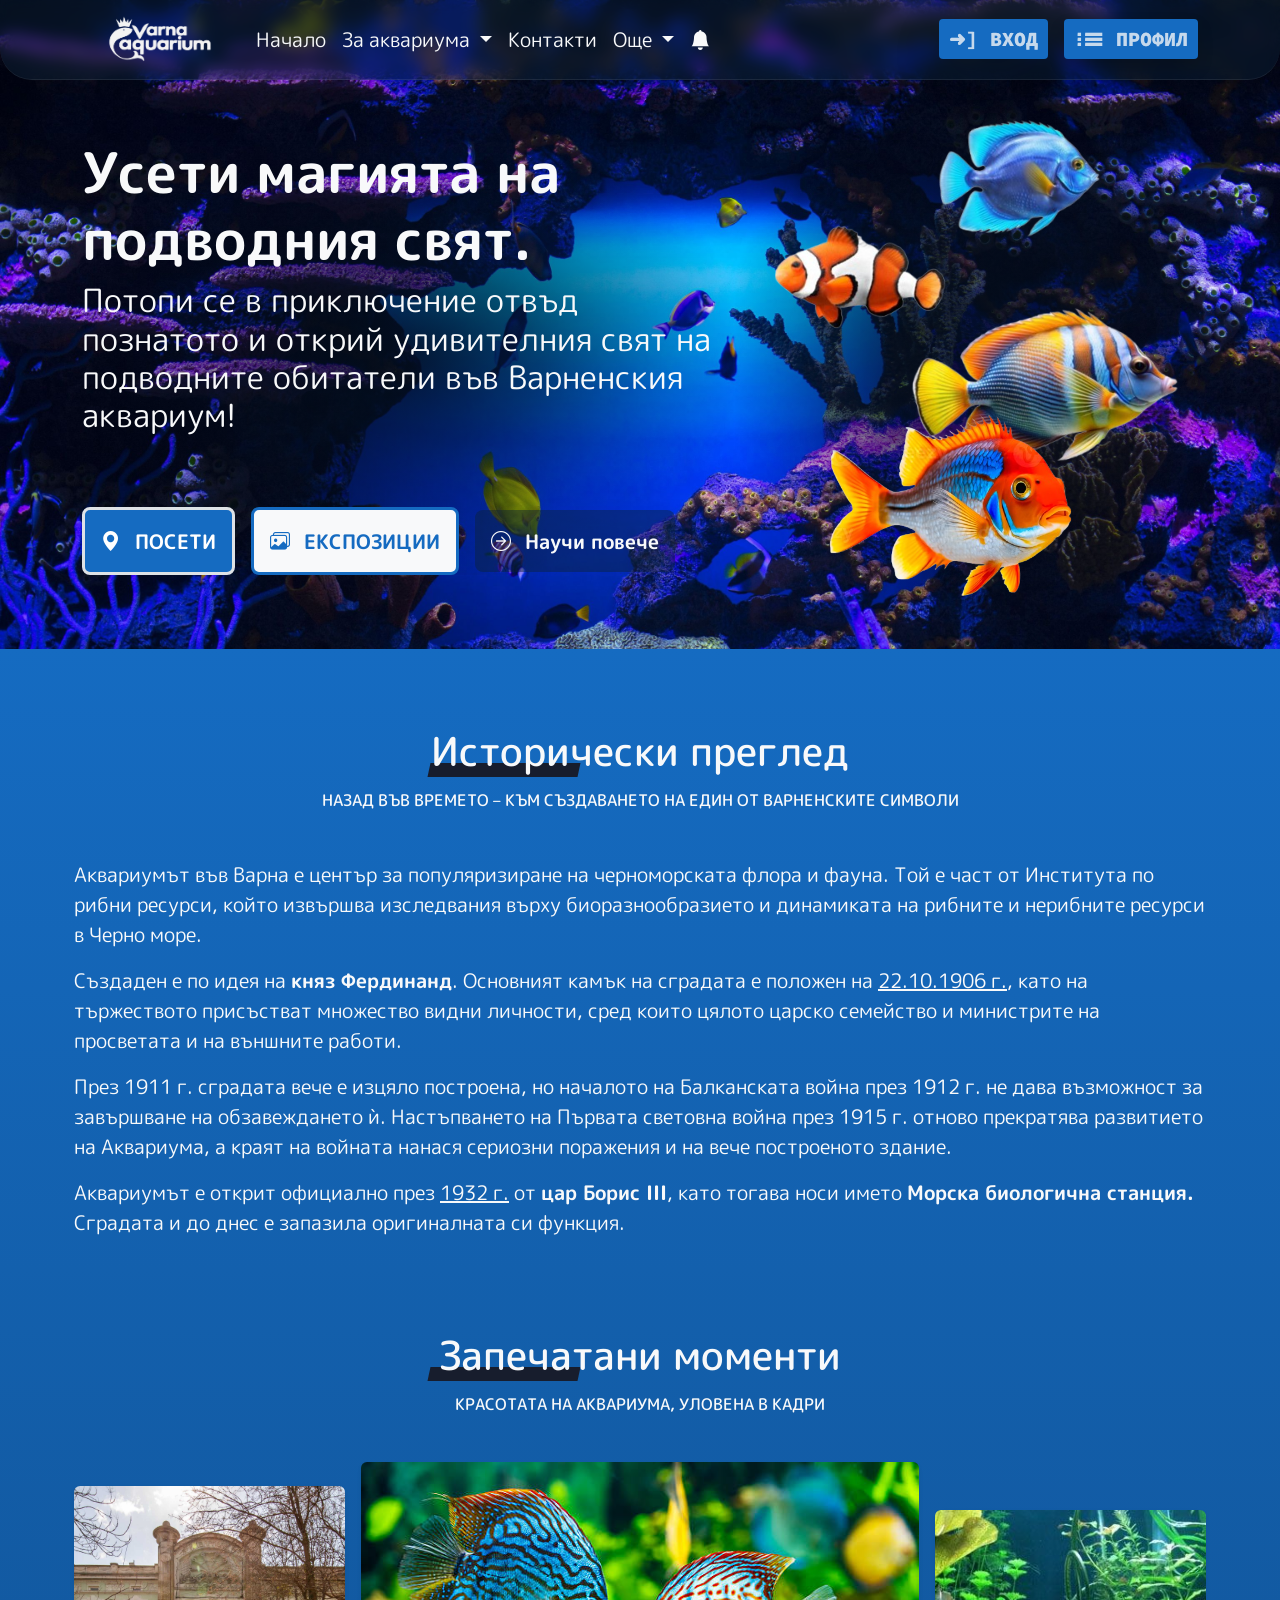
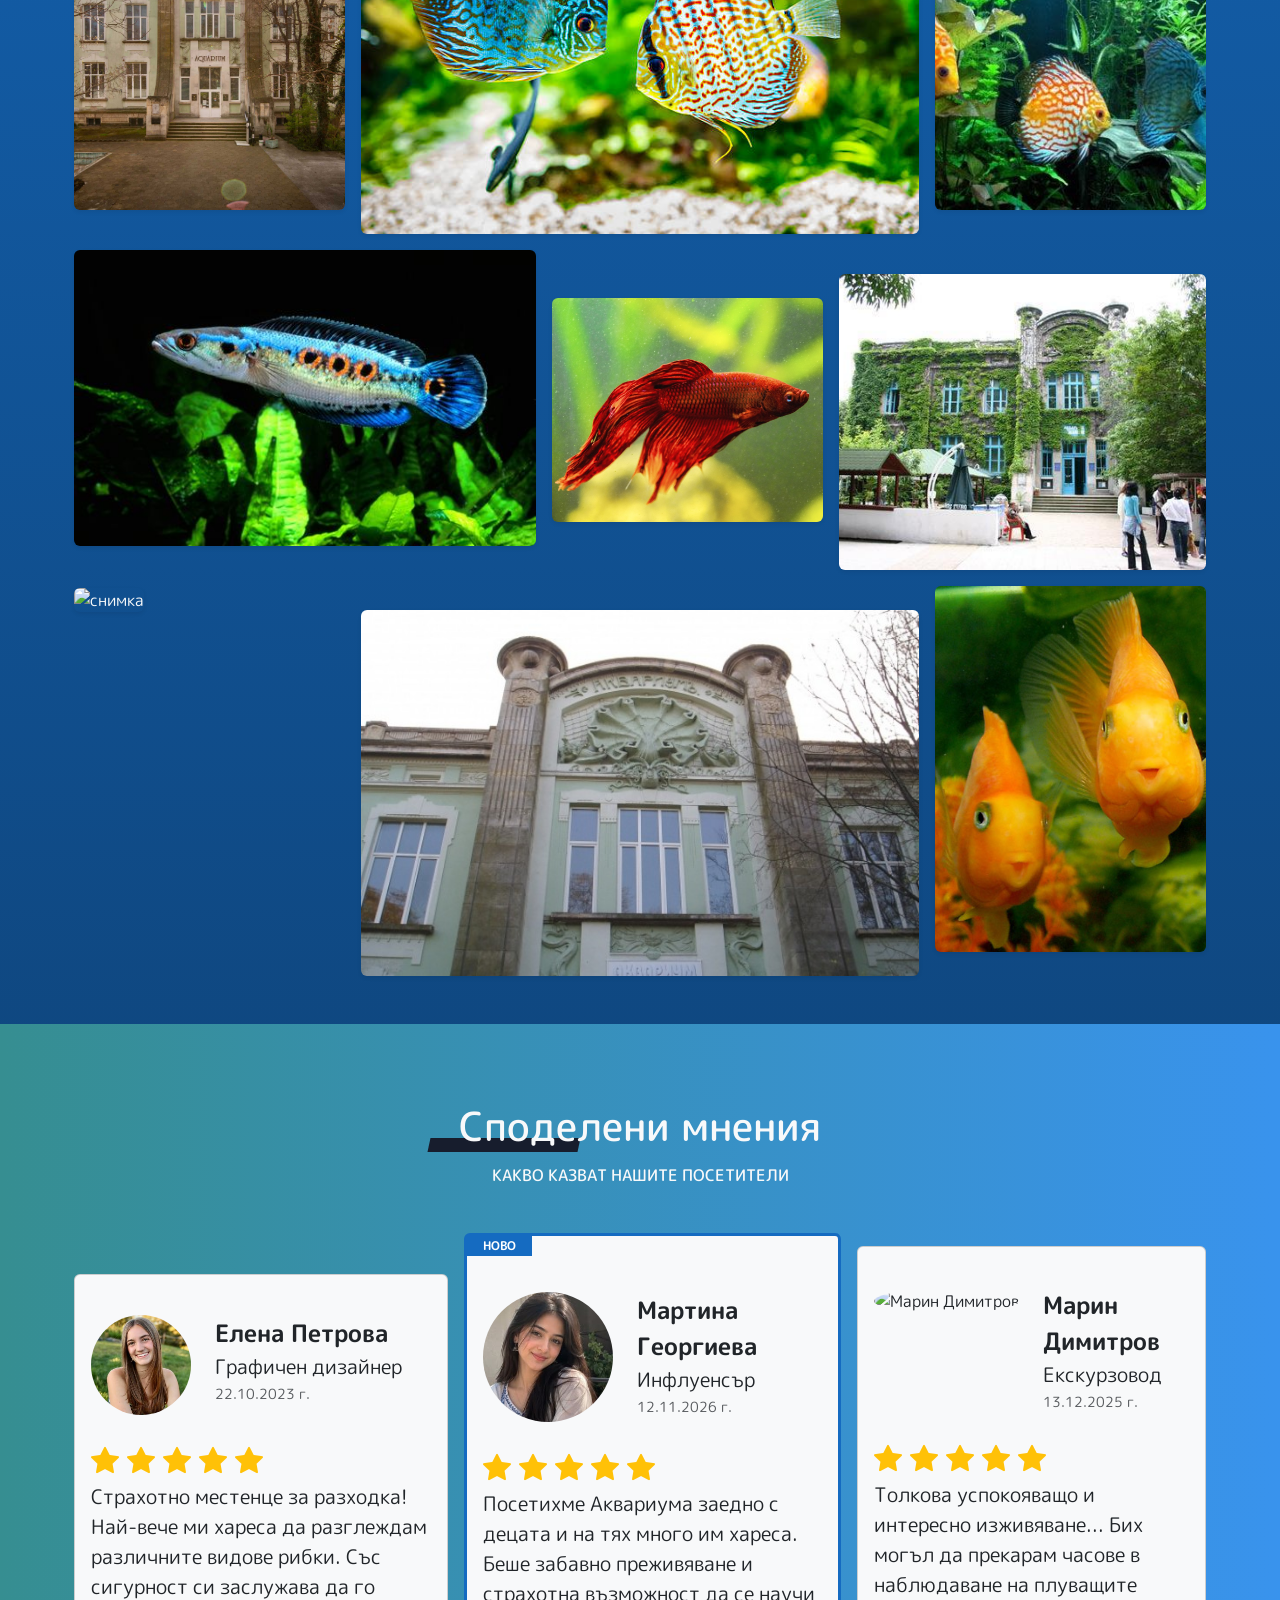
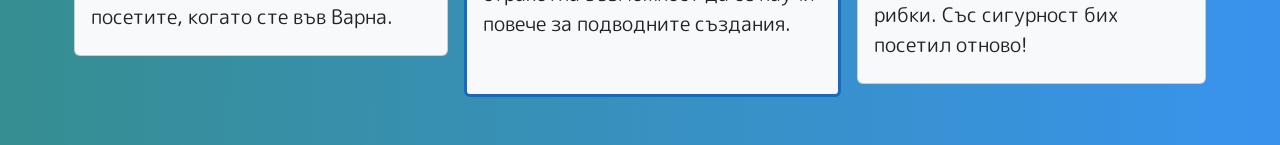
==== index.html @ ea1e8ecd "update 15.11" ====
<!doctype html>
<html lang="en">
  <head>
    <meta charset="utf-8">
    <meta name="viewport" content="width=device-width, initial-scale=1">
    <title>Bootstrap demo</title>
    <link href="https://cdn.jsdelivr.net/npm/bootstrap@5.3.8/dist/css/bootstrap.min.css" rel="stylesheet" integrity="sha384-sRIl4kxILFvY47J16cr9ZwB07vP4J8+LH7qKQnuqkuIAvNWLzeN8tE5YBujZqJLB" crossorigin="anonymous">
    <link rel="stylesheet" href="https://cdn.jsdelivr.net/npm/bootstrap-icons@1.13.2/font/bootstrap-icons.min.css">
    <link rel="icon" href="images/fish.png" type="image/x-icon">
    <link rel="preconnect" href="https://fonts.googleapis.com">
    <link rel="preconnect" href="https://fonts.gstatic.com" crossorigin>
    <link rel="stylesheet" href="style.css" rel="stylesheet">
    <link href="https://fonts.googleapis.com/css2?family=Bricolage+Grotesque:opsz,wght@12..96,200..800&family=M+PLUS+Rounded+1c&family=Montserrat:ital,wght@0,100..900;1,100..900&display=swap" rel="stylesheet">
  </head>
  <body> 
    <header>
      <!-- Navbar -->
      <nav class="navbar navbar-expand-lg navbar-light fixed-top mask-custom shadow-lg rounded rounded-5 rounded-top-0 px-2 py-3 px-sm-0 py-sm-0">
        <div class="container py-3 py-lg-2">
          <a class="navbar-brand" href="index.html"><span style="color: #5e9693;"><img src="images/logo-1.webp" alt="Varna Aquarium" width="150px"></a>
          <button 
            class="navbar-toggler text-light" 
            type="button"  
            data-bs-toggle="collapse"
            data-bs-target="#navbarSupportedContent" 
            aria-controls="navbarSupportedContent" 
            aria-expanded="false"
            aria-label="Toggle navigation">
            <i class="bi bi-three-dots"></i>
          </button>
          <div class="collapse navbar-collapse justify-content-between" id="navbarSupportedContent">
            <ul class="navbar-nav me-auto">
              <li class="nav-item">
                <a class="nav-link text-light fs-5" href="index.html#hero">Начало</a>
              </li>
              <li class="nav-item dropdown">
                <a 
                  class="nav-link dropdown-toggle text-light fs-5" 
                  href="#" 
                  role="button" 
                  data-bs-toggle="dropdown" 
                  aria-expanded="false">
                  За аквариума
                </a>
                <ul class="dropdown-menu dropdown-menu-dark dark-menu dropdown-menu-start mt-0 mt-lg-4 mb-3 mb-lg-0 shadow-lg">
                  <li><a class="dropdown-item fs-5 text-light" href="index.html#about">История</a></li>
                  <li><a class="dropdown-item fs-5 text-light" href="index.html#gallery">Галерия</a></li>
                  <li><a class="dropdown-item fs-5 text-light" href="index.html#reviews">Отзиви</a></li>
                </ul>
              </li>
              <li class="nav-item">
                <a class="nav-link text-light fs-5" href="#">Контакти</a>
              </li>
              <li class="nav-item dropdown">
                <a 
                  class="nav-link dropdown-toggle text-light fs-5" 
                  href="#" 
                  role="button" 
                  data-bs-toggle="dropdown" 
                  aria-expanded="false">
                  Още
                </a>
                <ul class="dropdown-menu dropdown-menu-dark dark-menu dropdown-menu-start mt-0 mt-lg-4 mb-3 mb-lg-0 shadow-lg">
                  <li><a class="dropdown-item fs-5 text-light" href="#">Новини</a></li>
                  <li><a class="dropdown-item fs-5 text-light" href="#">Експозиции</a></li>
                  <li><a class="dropdown-item fs-5 text-light" href="#">Програми</a></li>
                  <li><a class="dropdown-item fs-5 text-light" href="#">Посещения</a></li>
                </ul>
              </li>
              <li class="nav-item">
                <a class="nav-link text-light fs-5" href="#" data-bs-toggle="offcanvas" data-bs-target="#offcanvasWithBothOptions" aria-controls="offcanvasWithBothOptions">
                  <i class="bi bi-bell-fill"></i>
                </a>
              </li>
            </ul>
            <div class="d-flex gap-3 mt-3 mt-lg-0">
              <button style="--content: '➜] Вход';"href="https://twitter.com/kamildyrek" class="animated shadow-lg">
                <div class="left"></div>
                  ➜] Вход
                <div class="right"></div>
              </button>
              <button style="--content: '⫶☰ Профил';"href="https://twitter.com/kamildyrek" class="animated shadow">
                <div class="left"></div>
                  ⫶☰ Профил
                <div class="right"></div>
              </button>
            </div>  
          </div>
        </div>
      </nav>
      <!-- Navbar -->

      <!--Section: Design Block-->
      <section>
        <!-- Intro -->
        <div id="intro" class="bg-image pb-5 pt-5 pt-lg-0" style="
              background-image:
                 /* linear-gradient(to bottom,
                      rgba(0, 0, 0, 0.45),
                      rgba(3, 30, 50, 0.45)
                  ),*/
                  url('images/bg-31.webp');
              background-repeat: no-repeat;
              background-size: cover;
              background-position: center;
              background-attachment: fixed;
            ">
          <div class="mask" style="background-color: rgba(250, 182, 162, 0.15);"></div>
          <div class="container pt-5 pt-lg-3" id="hero">
            <div class="row pt-5 mt-5 align-items-center">
              <div class="col-lg-7 text-light grad">
                <h1 class="display-4 display-lg-3 fw-bold">Усети магията на подводния свят.</h1>
                <h2 class="fw-normal">
                  Потопи се в приключение отвъд познатото и открий удивителния свят на подводните обитатели във Варненския аквариум!
                </h2>
                <div class="d-md-flex mt-5 pt-4 align-items-center gap-3 text-center text-md-start">
                  <a 
                    href="" 
                    class="d-flex justify-content-center d-md-inline-block mb-3 mb-md-0 btn btn-lg btn-primary py-3 fw-bold border border-3 flex-shrink-0">
                    <i class="bi bi-geo-alt-fill pe-2"></i>
                    ПОСЕТИ
                  </a>
                  <a 
                    href="" 
                    class="d-flex justify-content-center d-md-inline-block mb-3 mb-md-0 btn btn-lg new-blue-color py-3 fw-bold bg-light border border-3 flex-shrink-0">
                    <i class="bi bi-images pe-2"></i>
                    ЕКСПОЗИЦИИ
                  </a>
                  <a 
                    href="" 
                    class="d-flex justify-content-center d-md-inline-block btn btn-lg py-3 fs-5 fw-bold border-0 more text-light flex-shrink-0 transpBtn">
                    <i class="bi bi-arrow-right-circle me-2"></i>
                    Научи повече
                  </a>
                </div>
              </div>
              <div class="col-lg-5 grad d-none d-lg-block">
                <img src="images/fish6.webp" alt="fish image"  class="img-fluid fishes">
                <div>
                  <img src="images/anotherFish.webp" alt="fish image" class="img-fluid fish-extra" width="400px">
                </div>
              </div>
            </div>
          </div>
        </div>
        <!-- Intro -->
      </section>
      <!--Section: Design Block-->
    </header>
    <main>
      <div class="dark-section" id="about">
        <div class="container text-light pt-5 px-4 px-lg-1">
          <div>
            <h2 class="h1 text-center mb-2" id="about-title">Исторически преглед</h2>
            <div class="h6 text-center mb-5">НАЗАД ВЪВ ВРЕМЕТО – КЪМ СЪЗДАВАНЕТО НА ЕДИН ОТ ВАРНЕНСКИТЕ СИМВОЛИ</div>
            <div class="row align-items-center">
              <div class="col-xxl-4 text-center d-none d-xxl-block">
                  <img src="images/photo.webp" alt="Изграждането на Аквариума" class="rounded" style="max-width: 400px;">
                  <div class="fs-5 text-center fw-bold">
                    Изграждането на Аквариума <span class="d-block">1906 – 1911 г.</span>
                  </div>
              </div>
              <div class="col-xxl-8">
                <p class="fs-5">Аквариумът във Варна е център за популяризиране на черноморската флора и фауна. Той е част от Института по рибни ресурси, който извършва изследвания върху биоразнообразието и динамиката на рибните и нерибните ресурси в Черно море.</p>
                <p class="fs-5">Създаден е по идея на <span class="fw-bold">княз Фердинанд</span>. Основният камък на сградата е положен на <span class="text-decoration-underline">22.10.1906 г.</span>, като на тържеството присъстват множество видни личности, сред които цялото царско семейство и министрите на просветата и на външните работи.</p>
                <p class="fs-5">През 1911 г. сградата вече е изцяло построена, но началото на Балканската война през 1912 г. не дава възможност за завършване на обзавеждането ѝ. Настъпването на Първата световна война през 1915 г. отново прекратява развитието на Аквариума, а краят на войната нанася сериозни поражения и на вече построеното здание.</p>
                <p class="fs-5">Аквариумът е открит официално през <span class="text-decoration-underline">1932 г.</span> от <span class="fw-bold">цар Борис III</span>, като тогава носи името <span class="fw-bold">Морска биологична станция.</span> Сградата и до днес е запазила оригиналната си функция.</p>
              </div>
            </div>
            
          </div>
        </div>
          <div class="container text-light py-5 px-4 px-md-1" id="gallery">
            <h2 class="h1 text-center mb-2" id="gallery-title">Запечатани моменти</h2>
            <div class="h6 text-center mb-5">КРАСОТАТА НА АКВАРИУМА, УЛОВЕНА В КАДРИ</div>
              <div class="row g-3">
                <div class="col-3 py-4 d-none d-md-block">
                    <img src="images/aquarium.webp" class="img-fluid w-100 shadow-sm fish-img rounded" data-img="images/datafish1.webp" alt="снимка">
                </div>
                <div class="col-12 col-md-6">
                    <img src="images/aq1.webp" class="img-fluid w-100 shadow-sm fish-img rounded" data-img="images/datafish2.webp" alt="снимка">
                </div>
                <div class="col-3 pt-5 pb-md-4 d-none d-md-block">
                    <img src="images/aq2.webp" class="img-fluid w-100 shadow-sm fish-img rounded" data-img="images/datafish3.webp" alt="снимка">
                </div>
                <div class="col-12 col-md-5 pb-md-4">
                    <img src="images/aq4.webp" class="img-fluid w-100 shadow-sm fish-img rounded" data-img="images/datafish4.webp" alt="снимка">
                </div>
                <div class="col-3 py-5 d-none d-md-block">
                    <img src="images/aq5.webp" class="img-fluid w-100 shadow-sm fish-img rounded" data-img="images/datafish5.webp" alt="снимка">
                </div>
                <div class="col-4 pt-4 d-none d-md-block">
                    <img src="images/aq3.webp" class="img-fluid w-100 shadow-sm fish-img rounded" data-img="images/datafish6.webp" alt="снимка">
                </div>
                <div class="col-3 pb-5 d-none d-md-block">
                    <img src="images/aq7.webp" class="img-fluid w-100 shadow-sm fish-img rounded" data-img="images/datafish7.webp" alt="снимка">
                </div>
                <div class="col-12 col-md-6 pt-md-4">
                    <img src="images/aq6.webp" class="img-fluid w-100 shadow-sm fish-img rounded" data-img="images/datafish8.webp" alt="снимка">
                </div>
                <div class="col-3 pb-4 d-none d-md-block">
                    <img src="images/aq8.webp" class="img-fluid w-100 shadow-sm fish-img rounded" data-img="images/datafish9.webp" alt="снимка">
                </div>
            </div>
          </div>
          <div class="bg-grad2">
            <div class="container text-light py-5 px-4 px-md-1" id="reviews">
            <h2 class="h1 text-center mb-2" id="reviews-title">Споделени мнения</h2>
            <div class="h6 text-center mb-5">КАКВО КАЗВАТ НАШИТЕ ПОСЕТИТЕЛИ</div>
            <div id="carouselExample" class="carousel slide d-none d-lg-block" data-bs-ride="carousel">
              <div class="carousel-inner">
                <div class="carousel-item active">
                  <div class="cards-wrapper d-lg-flex justify-content-center gap-3 align-items-center">
                    <div class="card py-lg-2 bg-light">
                      <div class="card-body">
                        <div class="row pb-4 pt-3">
                          <div class="col-auto">
                            <img src="images/human1.webp"  alt="Елена Петрова" class="img-fluid rounded-circle" width="100px" height="100px">
                          </div>
                          <div class="col">
                            <div class="fs-4 fw-bold">Елена Петрова</div>
                            <div class="fs-5">Графичен дизайнер</div>
                            <small class="text-muted">22.10.2023 г.</small>
                          </div>
                        </div>
                        <div class="d-flex gap-2">
                          <i class="bi bi-star-fill text-warning fs-3"></i>
                          <i class="bi bi-star-fill text-warning fs-3"></i>
                          <i class="bi bi-star-fill text-warning fs-3"></i>
                          <i class="bi bi-star-fill text-warning fs-3"></i>
                          <i class="bi bi-star-fill text-warning fs-3"></i>
                        </div>
                        <p class="card-text fs-5">Страхотно местенце за разходка! Най-вече ми хареса да разглеждам различните видове рибки. Със сигурност си заслужава да го посетите, когато сте във Варна.</p>
                      </div>
                    </div>
                    <div class="card py-lg-4 bg-light border-blue position-relative">
                      <div class="card-body">
                        <div class="row pb-4 pt-3">
                          <div class="col-auto">
                            <img src="images/human2.webp"  alt="Мартина Георгиева" class="img-fluid rounded-circle" width="130px" height="130px">
                          </div>
                          <div class="col">
                            <div class="fs-4 fw-bold">Мартина Георгиева</div>
                            <div class="fs-5">Инфлуенсър</div>
                            <small class="text-muted">12.11.2026 г.</small>
                          </div>
                        </div>
                        <div class="d-flex gap-2">
                          <i class="bi bi-star-fill text-warning fs-3"></i>
                          <i class="bi bi-star-fill text-warning fs-3"></i>
                          <i class="bi bi-star-fill text-warning fs-3"></i>
                          <i class="bi bi-star-fill text-warning fs-3"></i>
                          <i class="bi bi-star-fill text-warning fs-3"></i>
                        </div>
                        <p class="card-text fs-5">Посетихме Аквариума заедно с децата и на тях много им хареса. Беше забавно преживяване и страхотна възможност да се научи повече за подводните създания.</p>
                        <span class="badge position-absolute top-0 start-0 rounded-0 px-3 blue-badge">НОВО</span>
                      </div>
                    </div>
                    <div class="card py-lg-2 bg-light">
                      <div class="card-body">
                        <div class="row pb-4 pt-3">
                          <div class="col-auto">
                            <img src="images/human3.webp"  alt="Марин Димитров" class="img-fluid rounded-circle" width="100px" height="100px">
                          </div>
                          <div class="col">
                            <div class="fs-4 fw-bold">Марин Димитров</div>
                            <div class="fs-5">Екскурзовод</div>
                            <small class="text-muted">13.12.2025 г.</small>
                          </div>
                        </div>
                        <div class="d-flex gap-2">
                          <i class="bi bi-star-fill text-warning fs-3"></i>
                          <i class="bi bi-star-fill text-warning fs-3"></i>
                          <i class="bi bi-star-fill text-warning fs-3"></i>
                          <i class="bi bi-star-fill text-warning fs-3"></i>
                          <i class="bi bi-star-fill text-warning fs-3"></i>
                        </div>
                        <p class="card-text fs-5">Толкова успокояващо и интересно изживяване... Бих могъл да прекарам часове в наблюдаване на плуващите рибки. Със сигурност бих посетил отново!</p>
                      </div>
                    </div>
                  </div>
                </div>
                <div class="carousel-item">
                  <div class="cards-wrapper d-lg-flex justify-content-center gap-3 align-items-center">
                    <div class="card py-lg-2 bg-light">
                      <div class="card-body">
                        <div class="row pb-4 pt-3">
                          <div class="col-auto">
                            <img src="images/human4.webp"  alt="Даниела Иванова" class="img-fluid rounded-circle" width="100px" height="100px">
                          </div>
                          <div class="col">
                            <div class="fs-4 fw-bold">Даниела Иванова</div>
                            <div class="fs-5">Пианист</div>
                            <small class="text-muted">16.05.2026 г.</small>
                          </div>
                        </div>
                        <div class="d-flex gap-2">
                          <i class="bi bi-star-fill text-warning fs-3"></i>
                          <i class="bi bi-star-fill text-warning fs-3"></i>
                          <i class="bi bi-star-fill text-warning fs-3"></i>
                          <i class="bi bi-star-fill text-warning fs-3"></i>
                          <i class="bi bi-star-fill text-warning fs-3"></i>
                        </div>
                        <p class="card-text fs-5">Страхотна спирка по време на нашата разходка в Морската градина! Бях изненадана от това колко интересни неща видях там.</p>
                      </div>
                    </div>
                    <div class="card py-lg-4 bg-light border-blue position-relative">
                      <div class="card-body">
                        <div class="row pb-4 pt-3">
                          <div class="col-auto">
                            <img src="images/human6.webp"  alt="Благомир Коцев" class="img-fluid rounded-circle" width="130px" height="130px">
                          </div>
                          <div class="col">
                            <div class="fs-4 fw-bold">Благомир Коцев</div>
                            <div class="fs-5">Кмет на град Варна</div>
                            <small class="text-muted">28.11.2025 г.</small>
                          </div>
                        </div>
                        <div class="d-flex gap-2">
                          <i class="bi bi-star-fill text-warning fs-3"></i>
                          <i class="bi bi-star-fill text-warning fs-3"></i>
                          <i class="bi bi-star-fill text-warning fs-3"></i>
                          <i class="bi bi-star-fill text-warning fs-3"></i>
                          <i class="bi bi-star-fill text-warning fs-3"></i>
                        </div>
                        <p class="card-text fs-5">Посещението на Аквариума много ми допадна! Разнообразието от рибки беше впечатляващо и с интерес научих повече за Черно море и неговите обитатели.</p>
                        <span class="badge blue-badge position-absolute top-0 start-0 rounded-0 px-3">ТОП</span>
                      </div>
                    </div>
                    <div class="card py-lg-2 bg-light">
                      <div class="card-body">
                        <div class="row pb-4 pt-3">
                          <div class="col-auto">
                            <img src="images/human5.webp"  alt="Мила Николова" class="img-fluid rounded-circle" width="100px" height="100px">
                          </div>
                          <div class="col">
                            <div class="fs-4 fw-bold">Мила Николова</div>
                            <div class="fs-5">Библиотекар</div>
                            <small class="text-muted">03.03.2023 г.</small>
                        </div>
                      </div>
                        <div class="d-flex gap-2">
                          <i class="bi bi-star-fill text-warning fs-3"></i>
                          <i class="bi bi-star-fill text-warning fs-3"></i>
                          <i class="bi bi-star-fill text-warning fs-3"></i>
                          <i class="bi bi-star-fill text-warning fs-3"></i>
                          <i class="bi bi-star-fill text-warning fs-3"></i>
                        </div>
                        <p class="card-text fs-5">Страхотно преживяване за цялото семейство! Децата бяха заинтригувани от различните морски създания. Препоръчвам Ви да посетите!</p>
                      </div>
                    </div>
                  </div>
                </div>
                <div class="carousel-item">
                  <div class="cards-wrapper d-lg-flex justify-content-center gap-3 align-items-center">
                    <div class="card py-lg-2 bg-light">
                      <div class="card-body">
                        <div class="row pb-4 pt-3">
                          <div class="col-auto">
                            <img src="images/human7.webp"  alt="Александра Маринова" class="img-fluid rounded-circle" width="100px" height="100px" >
                          </div>
                          <div class="col">
                            <div class="fs-4 fw-bold">Александра Маринова</div>
                            <div class="fs-5">Частен детектив</div>
                            <small class="text-muted">06.05.2026 г.</small>
                          </div>
                        </div>
                        <div class="d-flex gap-2">
                          <i class="bi bi-star-fill text-warning fs-3"></i>
                          <i class="bi bi-star-fill text-warning fs-3"></i>
                          <i class="bi bi-star-fill text-warning fs-3"></i>
                          <i class="bi bi-star-fill text-warning fs-3"></i>
                          <i class="bi bi-star text-warning fs-3"></i>
                        </div>
                        <p class="card-text fs-5">Ако се интересувате от морски създания, със сигурност си заслужава да посетите Аквариума. Бонус е, че персоналът е много учтив.</p>
                      </div>
                    </div>
                    <div class="card py-lg-4 bg-light border-blue position-relative">
                      <div class="card-body">
                        <div class="row pb-4 pt-3">
                          <div class="col-auto">
                            <img src="images/human9.webp"  alt="Иван Портних" class="img-fluid rounded-circle" width="130px" height="130px">
                          </div>
                          <div class="col">
                            <div class="fs-4 fw-bold">Иван Портних</div>
                            <div class="fs-5">Бивш кмет на град Варна</div>
                            <small class="text-muted">24.05.2024 г.</small>
                          </div>
                        </div>
                        <div class="d-flex gap-2">
                          <i class="bi bi-star-fill text-warning fs-3"></i>
                          <i class="bi bi-star-fill text-warning fs-3"></i>
                          <i class="bi bi-star-fill text-warning fs-3"></i>
                          <i class="bi bi-star-fill text-warning fs-3"></i>
                          <i class="bi bi-star-fill text-warning fs-3"></i>
                        </div>
                        <p class="card-text fs-5">Интересни експозиции и приятна атмосфера! Макар и мястото да не е особено голямо, има предостатъчно да се разгледа и научи. Изкарахме си супер.</p>
                        <span class="badge blue-badge position-absolute top-0 start-0 rounded-0 px-3">ТОП</span>
                      </div>
                    </div>
                    <div class="card py-lg-2 bg-light">
                      <div class="card-body">
                        <div class="row pb-4 pt-3">
                          <div class="col-auto">
                            <img src="images/human8.webp"  alt="Кристиян Тодоров" class="img-fluid rounded-circle" width="100px" height="100px">
                          </div>
                          <div class="col">
                            <div class="fs-4 fw-bold">Кристиян Тодоров</div>
                            <div class="fs-5">Барман</div>
                            <small class="text-muted">01.01.2026 г.</small>
                          </div>
                        </div>
                        <div class="d-flex gap-2">
                          <i class="bi bi-star-fill text-warning fs-3"></i>
                          <i class="bi bi-star-fill text-warning fs-3"></i>
                          <i class="bi bi-star-fill text-warning fs-3"></i>
                          <i class="bi bi-star-fill text-warning fs-3"></i>
                          <i class="bi bi-star-fill text-warning fs-3"></i>
                        </div>
                        <p class="card-text fs-5">Забавно и образователно преживяване! Особено ми хареса да науча повече за създанията, които живеят в Черно море.</p>
                      </div>
                    </div>
                  </div>
                </div>
              </div>
            </div>
            <!-- -->
            <div id="carouselExample2" class="carousel slide d-lg-none" data-bs-ride="carousel">
              <div class="carousel-inner">
                <div class="carousel-item active">
                    <div class="card py-lg-2 bg-light">
                      <div class="card-body">
                        <div class="row pb-4 pt-3">
                          <div class="col-auto">
                            <img src="images/human1.webp"  alt="Елена Петрова" class="img-fluid rounded-circle" width="100px" height="100px">
                          </div>
                          <div class="col">
                            <div class="fs-4 fw-bold">Елена Петрова</div>
                            <div class="fs-5">Графичен дизайнер</div>
                            <small class="text-muted">22.10.2023 г.</small>
                          </div>
                        </div>
                        <div class="d-flex gap-2">
                          <i class="bi bi-star-fill text-warning fs-3"></i>
                          <i class="bi bi-star-fill text-warning fs-3"></i>
                          <i class="bi bi-star-fill text-warning fs-3"></i>
                          <i class="bi bi-star-fill text-warning fs-3"></i>
                          <i class="bi bi-star-fill text-warning fs-3"></i>
                        </div>
                        <p class="card-text fs-5">Страхотно местенце за разходка! Най-вече ми хареса да разглеждам различните видове рибки. Със сигурност си заслужава да го посетите, когато сте във Варна.</p>
                      </div>
                    </div>
                  </div>
                  <div class="carousel-item">
                    <div class="card py-lg-2 bg-light position-relative border-blue">
                      <div class="card-body">
                        <div class="row pb-4 pt-3">
                          <div class="col-auto">
                            <img src="images/human2.webp"  alt="Мартина Георгиева" class="img-fluid rounded-circle" width="100px" height="100px">
                          </div>
                          <div class="col">
                            <div class="fs-4 fw-bold">Мартина Георгиева</div>
                            <div class="fs-5">Инфлуенсър</div>
                            <small class="text-muted">12.04.2026 г.</small>
                          </div>
                        </div>
                        <div class="d-flex gap-2">
                          <i class="bi bi-star-fill text-warning fs-3"></i>
                          <i class="bi bi-star-fill text-warning fs-3"></i>
                          <i class="bi bi-star-fill text-warning fs-3"></i>
                          <i class="bi bi-star-fill text-warning fs-3"></i>
                          <i class="bi bi-star-fill text-warning fs-3"></i>
                        </div>
                        <p class="card-text fs-5">Посетихме Аквариума заедно с децата и на тях много им хареса. Беше забавно преживяване и страхотна възможност да се научи повече за подводните създания.</p>
                        <span class="badge position-absolute top-0 start-0 rounded-0 px-3 blue-badge">НОВО</span>
                      </div>
                    </div>
                  </div>
                  <div class="carousel-item">
                    <div class="card py-lg-2 bg-light">
                      <div class="card-body">
                        <div class="row pb-4 pt-3">
                          <div class="col-auto">
                            <img src="images/human3.webp"  alt="Марин Димитров" class="img-fluid rounded-circle" width="100px" height="100px">
                          </div>
                          <div class="col">
                            <div class="fs-4 fw-bold">Марин Димитров</div>
                            <div class="fs-5">Екскурзовод</div>
                            <small class="text-muted">13.12.2025 г.</small>
                          </div>
                        </div>
                        <div class="d-flex gap-2">
                          <i class="bi bi-star-fill text-warning fs-3"></i>
                          <i class="bi bi-star-fill text-warning fs-3"></i>
                          <i class="bi bi-star-fill text-warning fs-3"></i>
                          <i class="bi bi-star-fill text-warning fs-3"></i>
                          <i class="bi bi-star-fill text-warning fs-3"></i>
                        </div>
                        <p class="card-text fs-5">Толкова успокояващо и интересно изживяване... Бих могъл да прекарам часове в наблюдаване на плуващите рибки. Със сигурност бих посетил отново!</p>
                      </div>
                    </div>
                  </div>
                  <div class="carousel-item">
                    <div class="card py-lg-2 bg-light">
                      <div class="card-body">
                        <div class="row pb-4 pt-3">
                          <div class="col-auto">
                            <img src="images/human4.webp"  alt="Даниела Иванова" class="img-fluid rounded-circle" width="100px" height="100px">
                          </div>
                          <div class="col">
                            <div class="fs-4 fw-bold">Даниела Иванова</div>
                            <div class="fs-5">Пианист</div>
                            <small class="text-muted">16.05.2026 г.</small>
                          </div>
                        </div>
                        <div class="d-flex gap-2">
                          <i class="bi bi-star-fill text-warning fs-3"></i>
                          <i class="bi bi-star-fill text-warning fs-3"></i>
                          <i class="bi bi-star-fill text-warning fs-3"></i>
                          <i class="bi bi-star-fill text-warning fs-3"></i>
                          <i class="bi bi-star-fill text-warning fs-3"></i>
                        </div>
                        <p class="card-text fs-5">Страхотна спирка по време на нашата разходка в Морската градина! Бях изненадана от това колко интересни неща видях там.</p>
                      </div>
                    </div>
                  </div>
                  <div class="carousel-item">
                    <div class="card py-lg-2 bg-light border-blue position-relative">
                      <div class="card-body">
                        <div class="row pb-4 pt-3">
                          <div class="col-auto">
                            <img src="images/human6.webp"  alt="Благомир Коцев" class="img-fluid rounded-circle" width="100px" height="100px">
                          </div>
                          <div class="col">
                            <div class="fs-4 fw-bold">Благомир Коцев</div>
                            <div class="fs-5">Кмет на град Варна</div>
                            <small class="text-muted">28.11.2025 г.</small>
                          </div>
                        </div>
                        <div class="d-flex gap-2">
                          <i class="bi bi-star-fill text-warning fs-3"></i>
                          <i class="bi bi-star-fill text-warning fs-3"></i>
                          <i class="bi bi-star-fill text-warning fs-3"></i>
                          <i class="bi bi-star-fill text-warning fs-3"></i>
                          <i class="bi bi-star-fill text-warning fs-3"></i>
                        </div>
                        <p class="card-text fs-5">Посещението на Аквариума много ми допадна! Разнообразието от рибки беше впечатляващо и с интерес научих повече за Черно море и неговите обитатели.</p>
                        <span class="badge position-absolute top-0 start-0 rounded-0 px-3 blue-badge">ТОП</span>
                      </div>
                    </div>
                  </div>
                  <div class="carousel-item">
                    <div class="card py-lg-2 bg-light">
                      <div class="card-body">
                        <div class="row pb-4 pt-3">
                          <div class="col-auto">
                            <img src="images/human5.webp"  alt="Мила Николова" class="img-fluid rounded-circle" width="100px" height="100px">
                          </div>
                          <div class="col">
                            <div class="fs-4 fw-bold">Мила Николова</div>
                            <div class="fs-5">Библиотекар</div>
                            <small class="text-muted">03.03.2023 г.</small>
                        </div>
                      </div>
                        <div class="d-flex gap-2">
                          <i class="bi bi-star-fill text-warning fs-3"></i>
                          <i class="bi bi-star-fill text-warning fs-3"></i>
                          <i class="bi bi-star-fill text-warning fs-3"></i>
                          <i class="bi bi-star-fill text-warning fs-3"></i>
                          <i class="bi bi-star-fill text-warning fs-3"></i>
                        </div>
                        <p class="card-text fs-5">Страхотно преживяване за цялото семейство! Децата бяха заинтригувани от различните морски създания. Препоръчвам Ви да посетите!</p>
                      </div>
                    </div>
                </div>
                <div class="carousel-item">
                    <div class="card py-lg-2 bg-light">
                      <div class="card-body">
                        <div class="row pb-4 pt-3">
                          <div class="col-auto">
                            <img src="images/human7.webp"  alt="Александра Маринова" class="img-fluid rounded-circle" width="100px" height="100px" >
                          </div>
                          <div class="col">
                            <div class="fs-4 fw-bold">Александра Маринова</div>
                            <div class="fs-5">Частен детектив</div>
                            <small class="text-muted">06.05.2026 г.</small>
                          </div>
                        </div>
                        <div class="d-flex gap-2">
                          <i class="bi bi-star-fill text-warning fs-3"></i>
                          <i class="bi bi-star-fill text-warning fs-3"></i>
                          <i class="bi bi-star-fill text-warning fs-3"></i>
                          <i class="bi bi-star-fill text-warning fs-3"></i>
                          <i class="bi bi-star text-warning fs-3"></i>
                        </div>
                        <p class="card-text fs-5">Ако се интересувате от морски създания, със сигурност си заслужава да посетите Аквариума. Бонус е, че персоналът е много учтив.</p>
                      </div>
                    </div>
                  </div>
                  <div class="carousel-item">
                    <div class="card py-lg-2 bg-light border-blue position-relative">
                      <div class="card-body">
                        <div class="row pb-4 pt-3">
                          <div class="col-auto">
                            <img src="images/human9.webp"  alt="Иван Портних" class="img-fluid rounded-circle" width="100px" height="100px">
                          </div>
                          <div class="col">
                            <div class="fs-4 fw-bold">Иван Портних</div>
                            <div class="fs-5">Бивш кмет на град Варна</div>
                            <small class="text-muted">24.05.2024 г.</small>
                          </div>
                        </div>
                        <div class="d-flex gap-2">
                          <i class="bi bi-star-fill text-warning fs-3"></i>
                          <i class="bi bi-star-fill text-warning fs-3"></i>
                          <i class="bi bi-star-fill text-warning fs-3"></i>
                          <i class="bi bi-star-fill text-warning fs-3"></i>
                          <i class="bi bi-star-fill text-warning fs-3"></i>
                        </div>
                        <p class="card-text fs-5">Интересни експозиции и приятна атмосфера! Макар и мястото да не е особено голямо, има предостатъчно да се разгледа и научи. Изкарахме си супер.</p>
                        <span class="badge position-absolute top-0 start-0 rounded-0 px-3 blue-badge">ТОП</span>
                      </div>
                    </div>
                  </div>
                  <div class="carousel-item">
                    <div class="card py-lg-2 bg-light">
                      <div class="card-body">
                        <div class="row pb-4 pt-3">
                          <div class="col-auto">
                            <img src="images/human8.webp"  alt="Кристиян Тодоров" class="img-fluid rounded-circle" width="100px" height="100px">
                          </div>
                          <div class="col">
                            <div class="fs-4 fw-bold">Кристиян Тодоров</div>
                            <div class="fs-5">Барман</div>
                            <small class="text-muted">01.01.2026 г.</small>
                          </div>
                        </div>
                        <div class="d-flex gap-2">
                          <i class="bi bi-star-fill text-warning fs-3"></i>
                          <i class="bi bi-star-fill text-warning fs-3"></i>
                          <i class="bi bi-star-fill text-warning fs-3"></i>
                          <i class="bi bi-star-fill text-warning fs-3"></i>
                          <i class="bi bi-star-fill text-warning fs-3"></i>
                        </div>
                        <p class="card-text fs-5">Забавно и образователно преживяване! Особено ми хареса да науча повече за създанията, които живеят в Черно море.</p>
                      </div>
                    </div>
                  </div>
                </div>
              </div>
            </div>
          </div>
      </div>
    </main>
    <div class="offcanvas offcanvas-start" data-bs-scroll="true" tabindex="-1" id="offcanvasWithBothOptions" aria-labelledby="offcanvasWithBothOptionsLabel" data-bs-theme="dark">
      <div class="offcanvas-header">
        <h5 class="offcanvas-title h3" id="offcanvasWithBothOptionsLabel"><i class="bi bi-bell-fill pe-2"></i>Моите известия</h5>
        <button type="button" class="btn-close" data-bs-dismiss="offcanvas" aria-label="Close"></button>
      </div>
      <div class="offcanvas-body">
        <div class="alert alert-primary fs-6 fw-semibold">
          Благодарим Ви за оставения отзив! Вашето мнение е важно за нас.
          <small class="text-end d-block mt-3">От Администратор, 20.11.2026 г.</small>
        </div>
        <div class="alert alert-primary fs-6 fw-semibold">
          Беше извършено влизане във Вашия профил от ново устройство. Ако това сте били Вие, не е нужно да предприемате никакви действия.
          <small class="text-end d-block mt-3">От Система, 16.11.2026 г.</small>
        </div>
        <div class="alert alert-primary fs-6 fw-semibold">
          Добре дошли на борда на VarnaAquarium! Можете лесно да преглеждате историята на своите посещения, наличните си ваучери, както и да ни изпращате снимки през Вашия профил.
          <small class="text-end d-block mt-3">От Система, 14.11.2026 г.</small>
        </div>
      </div>
    </div>
    <script src="https://cdn.jsdelivr.net/npm/bootstrap@5.3.8/dist/js/bootstrap.bundle.min.js" integrity="sha384-FKyoEForCGlyvwx9Hj09JcYn3nv7wiPVlz7YYwJrWVcXK/BmnVDxM+D2scQbITxI" crossorigin="anonymous"></script>
    <script>
        const fishes = document.querySelectorAll('.fishes, .fish-extra');

        fishes.forEach((fish, index) => {
            let start = performance.now();

            function swim(time) {
                const elapsed = (time - start) / 1000;
                const speed = index === 0 ? 1 : 1.3;
                const distance = index === 0 ? 8 : 12;

                const x = Math.sin(elapsed * speed) * distance;
                const y = Math.cos(elapsed * speed * 0.7) * 6;
                const rotation = Math.sin(elapsed * speed) * 3;

                fish.style.transform =
                    `translate(${x}px, ${y}px) rotate(${rotation}deg)`;

                requestAnimationFrame(swim);
            }

            requestAnimationFrame(swim);
        });

        document.querySelectorAll('.fish-img').forEach(img => {
          let original = img.src;

          img.addEventListener('mouseenter', (e) => {
            e.target.src = e.target.dataset.img;
          });

          img.addEventListener('mouseleave', (e) => {
            e.target.src = original;
          });
        });

    </script>
  </body>
</html>
---- style.css ----
@import url('https://fonts.googleapis.com/css?family=Source+Code+Pro:200,900');
.navbar-scroll .nav-link,
.navbar-scroll .navbar-toggler-icon,
.navbar-scroll .navbar-brand {
  color: #fff;
}

.navbar-scrolled .nav-link,
.navbar-scrolled .navbar-toggler-icon,
.navbar-scrolled .navbar-brand {
  color: #fff;
}

.navbar-scroll,
.navbar-scrolled {
  background-color: #cbbcb1;
}

.nav-link {
  transition: 0.3s !important;
}

.nav-link:hover {
  color: #43d3ff !important;
}

.mask-custom {
    background-color: rgba(13, 35, 55, 0.45);
    backdrop-filter: blur(8px);
    -webkit-backdrop-filter: blur(8px);
    border-bottom: 1px solid rgba(255, 255, 255, 0.08);
}
.navbar-brand {
  font-size: 1.75rem;
  letter-spacing: 3px;
}

:root {
  --text-color: hsla(210, 50%, 85%, 1);
  --shadow-color: hsla(210, 40%, 52%, .4);
  --btn-color: hsl(210, 80%, 42%);
  --bg-color: #141218;
}

* {
  box-sizing: border-box;
}

html, body {
  width: 100%;
  min-height: 100%;
  margin: 0;
}

.animated {
  position:relative;
  padding: 5px 10px;  
  border: none;
  background: none;
  cursor: pointer;
  
  font-family: "Source Code Pro";
  font-weight: 900;
  text-transform: uppercase;
  font-size: 20px;  
  color: var(--text-color);
  
  background-color: var(--btn-color);
  box-shadow: var(--shadow-color) 2px 2px 22px;
  border-radius: 4px; 
  z-index: 0;  
  overflow: hidden;   
}

.animated:focus {
  outline-color: transparent;
  box-shadow: var(--btn-color) 2px 2px 22px;
}

.right::after, .animated::after {
  content: var(--content);
  display: block;
  position: absolute;
  white-space: nowrap;
  padding: 35px 30px;
  pointer-events:none;
}

.animated::after{
  font-weight: 200;
  top: -30px;
  left: -20px;
} 

.right, .left {
  position: absolute;
  width: 100%;
  height: 100%;
  top: 0;
}
.right {
  left: 66%;
}
.left {
  right: 66%;
}
.right::after {
  top: -30px;
  left: calc(-66% - 20px);
  
  background-color: var(--bg-color);
  color:transparent;
  transition: transform .4s ease-out;
  transform: translate(0, -90%) rotate(0deg)
}

.animated:hover .right::after {
  transform: translate(0, -47%) rotate(0deg)
}

.animated .right:hover::after {
  transform: translate(0, -50%) rotate(-7deg)
}

.animated .left:hover ~ .right::after {
  transform: translate(0, -50%) rotate(7deg)
}

.animated::before {
  content: '';
  pointer-events: none;
  opacity: .6;
  background:
    radial-gradient(circle at 20% 35%,  transparent 0,  transparent 2px, var(--text-color) 3px, var(--text-color) 4px, transparent 4px),
    radial-gradient(circle at 75% 44%, transparent 0,  transparent 2px, var(--text-color) 3px, var(--text-color) 4px, transparent 4px),
    radial-gradient(circle at 46% 52%, transparent 0, transparent 4px, var(--text-color) 5px, var(--text-color) 6px, transparent 6px);

  width: 100%;
  height: 300%;
  top: 0;
  left: 0;
  position: absolute;
  animation: bubbles 5s linear infinite both;
}

@keyframes bubbles {
  from {
    transform: translate();
  }
  to {
    transform: translate(0, -66.666%);
  }
}

.dark-section {
    background-image: linear-gradient(to bottom,
                    #156bc1,
                    #0d3b6a
                );
    color: white;
}

.dark-menu {
  background-color: rgba(13, 35, 55, 0.85) !important;
}

.transpBtn {
  background-color: rgba(13, 35, 55, 0.45) !important;
}

.dark-menu > .dropdown-item:hover {
  color: black !important;
}

.hero {
  margin-top: 70px;
}
.grad {
    background: radial-gradient(
        ellipse at center,
        rgba(3, 12, 25, 0.9) 0%,
        rgba(3, 12, 25, 0.6) 30%,
        rgba(3, 12, 25, 0.25) 55%,
        rgba(21, 43, 58, 0) 75%
    );
}
.fish-extra {
    max-width: 75%;
    margin-top: -70px;
    margin-left: 10%;
    transform: translateX(-30px);
}
body {
  font-family: "M PLUS Rounded 1c", sans-serif !important;
  font-weight: 400 !important;
  font-style: normal im !important;
}
.new-blue-color {
    color: #156bc1 !important;
    background-color: #f8f9fa;
    border-color: #156bc1 !important;
    transition: all 0.3s ease;
}

.new-blue-color:hover {
    transform: translateY(-3px);
    box-shadow: 0 5px 15px rgba(21, 107, 193, 0.3);
}

.new-blue-color:focus-visible {
    color: #fff !important;
    background-color: #10599f;
    box-shadow: 0 0 0 0.25rem rgba(21, 107, 193, 0.3);
}

.new-blue-color:active {
    transform: translateY(0);
    background-color: #0d4d8b !important;
    border-color: #0d4d8b !important;
}
.btn-primary {
    background-color: #156bc1;
    border-color: #156bc1;
    transition: all 0.3s ease;
}

.btn-primary:hover {
    transform: translateY(-3px);
}

.btn-primary:focus {
    background-color: #10599f;
    border-color: #10599f;
    box-shadow: 0 0 0 0.25rem rgba(21, 107, 193, 0.35);
}

.btn-primary:active,
.btn-primary.active {
    background-color: #0d4d8b !important;
    border-color: #0d4d8b !important;
}

.btn-primary:disabled {
    background-color: #156bc1;
    border-color: #156bc1;
    opacity: 0.65;
}
.more {
  transition: all 0.3s ease;
}
.more:hover {
   transform: translateY(-3px);
   /*text-decoration: underline;*/
}

::-webkit-scrollbar {
    width: 10px;
}

::-webkit-scrollbar-track {
    background: #0D3B6A;
}

::-webkit-scrollbar-thumb {
    background: #278ACB;
    border-radius: 10px;
    border: 2px solid #0D3B6A;
}

::-webkit-scrollbar-thumb:hover {
    background: #50A9DF;
}

html {
    scrollbar-width: thin;
    scrollbar-color: #278ACB #0D3B6A;
}

.offcanvas, .bg-navy {
  background-color: #040a1b !important;
}
#about-title, #gallery-title, #reviews-title {
  padding: 30px 0 8px;
  position: relative;
  isolation: isolate;
}

#about-title::before, #gallery-title::before, #reviews-title::before {
  content: "";
  position: absolute;
  left: 38%;
  bottom: 6px;
  width: 150px;
  height: 14px;
  transform: translateX(-50%) skew(-12deg);
  background: #171d2d;
  z-index: -1;
}

.custom-shadow {
 box-shadow:
    rgba(23, 29, 45, 0.8) 5px 5px,
    rgba(22, 35, 52, 0.65) 10px 10px,
    rgba(20, 42, 58, 0.45) 15px 15px,
    rgba(18, 49, 65, 0.3) 20px 20px,
    rgba(15, 55, 70, 0.15) 25px 25px;
}

#gallery img {
    width: 100%;
    height: 100%;
    object-fit: cover;
}

.border-blue {
    border: solid 3px #156bc1 !important;
}

.blue-badge {
  background-color: #156bc1 !important;
}

.bg-grad2 {
   background: #368e91;
background: linear-gradient(90deg,rgba(54, 142, 145, 1) 0%, rgba(57, 147, 237, 1) 100%);
}

#carouselExample2 .carousel-item {
    padding: 10px 0;
}

#carouselExample2 .card {
    height: auto;
    width: 90%;
    margin: 0 auto;
}

#carouselExample2 .card-body {
    display: flex;
    flex-direction: column;
}

#carouselExample2 .card-text {
    flex-grow: 1;
    overflow-y: auto;
    line-height: 1.6;
}
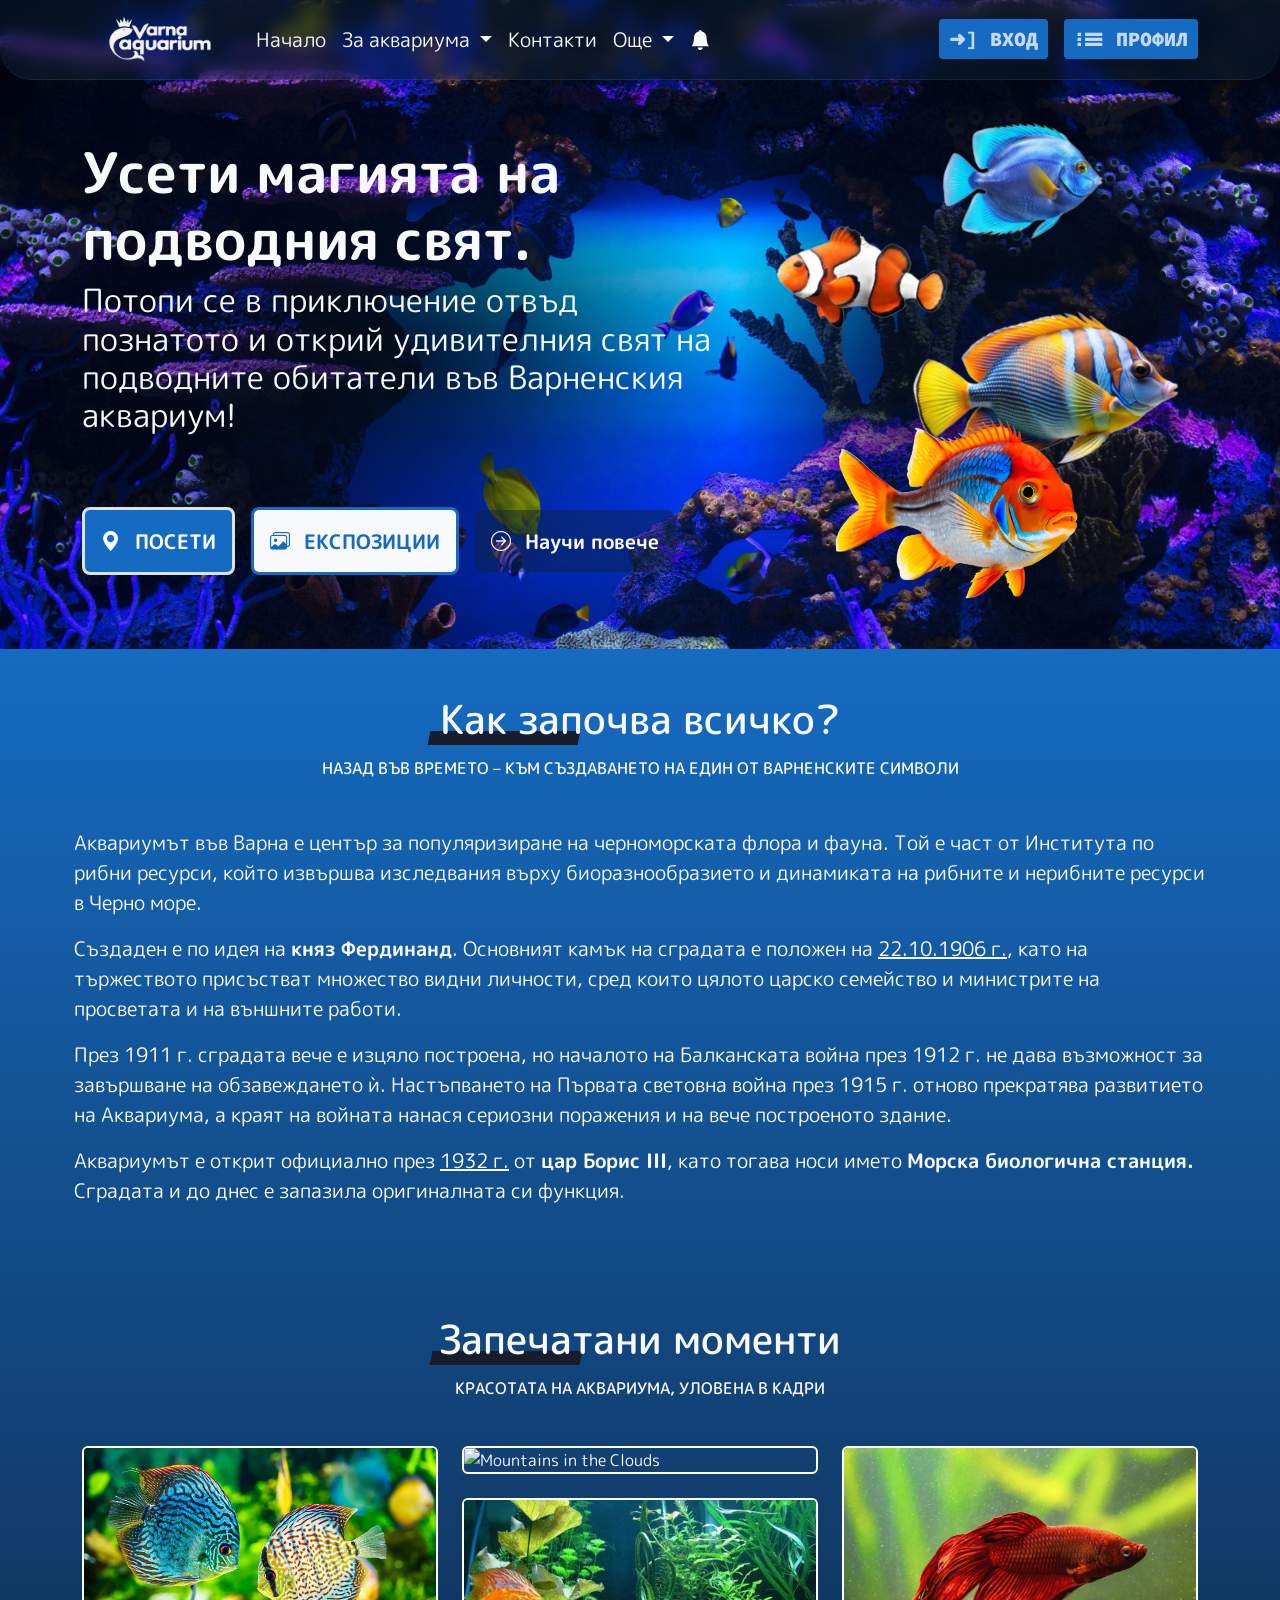
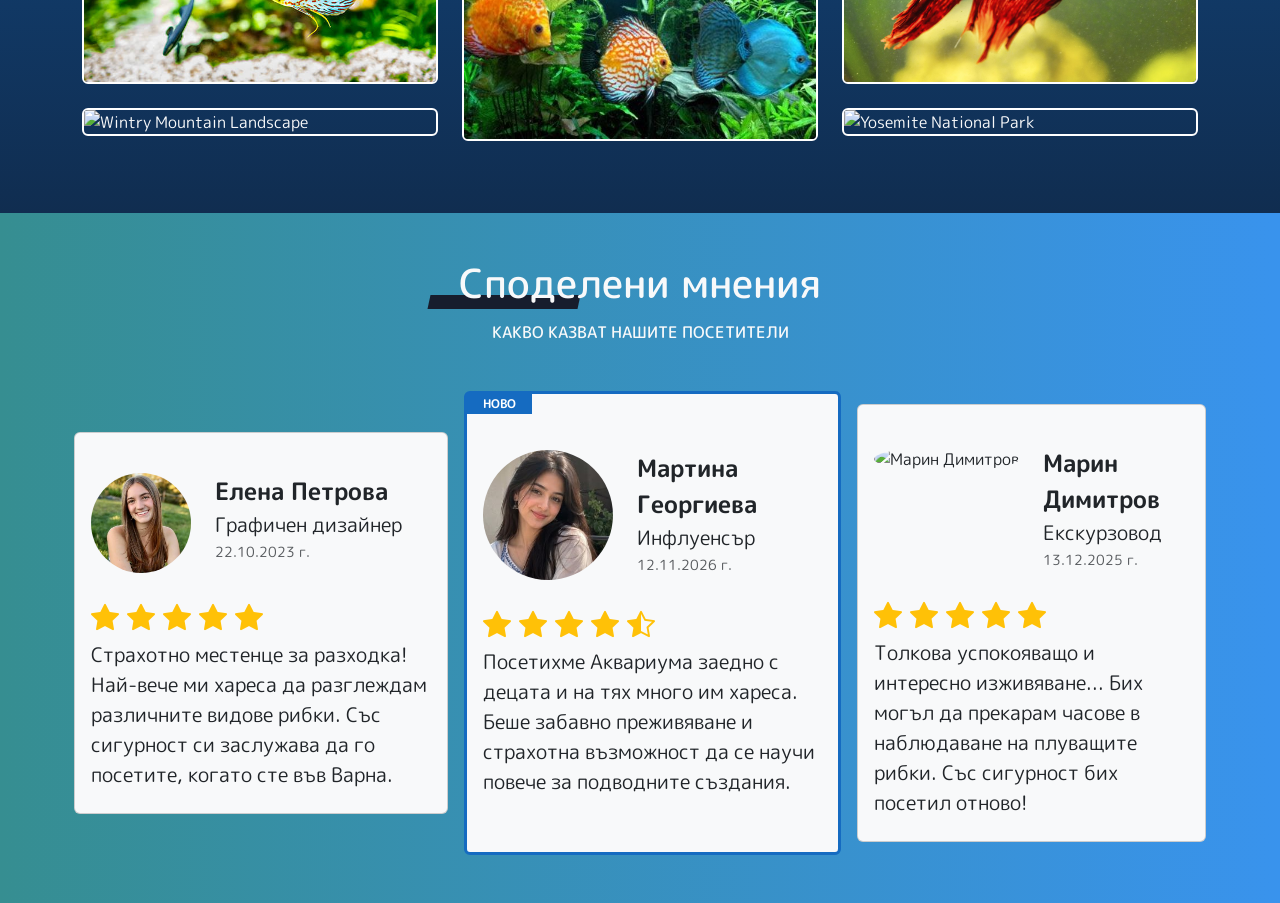
==== commit 29c63ca9: "overlay text on images" ====
--- a/index.html
+++ b/index.html
@@ -149,18 +149,18 @@
     </header>
     <main>
       <div class="dark-section" id="about">
-        <div class="container text-light pt-5 px-4 px-lg-1">
+        <div class="container text-light pb-5 pt-3 px-4 px-lg-1">
           <div>
-            <h2 class="h1 text-center mb-2" id="about-title">Исторически преглед</h2>
+            <h2 class="h1 text-center mb-2" id="about-title">Как започва всичко?</h2>
             <div class="h6 text-center mb-5">НАЗАД ВЪВ ВРЕМЕТО – КЪМ СЪЗДАВАНЕТО НА ЕДИН ОТ ВАРНЕНСКИТЕ СИМВОЛИ</div>
             <div class="row align-items-center">
               <div class="col-xxl-4 text-center d-none d-xxl-block">
                   <img src="images/photo.webp" alt="Изграждането на Аквариума" class="rounded" style="max-width: 400px;">
-                  <div class="fs-5 text-center fw-bold">
+                  <div class="fs-5 text-center fw-bold text-light">
                     Изграждането на Аквариума <span class="d-block">1906 – 1911 г.</span>
                   </div>
               </div>
-              <div class="col-xxl-8">
+              <div class="col-xxl-8 pt-xxl-3">
                 <p class="fs-5">Аквариумът във Варна е център за популяризиране на черноморската флора и фауна. Той е част от Института по рибни ресурси, който извършва изследвания върху биоразнообразието и динамиката на рибните и нерибните ресурси в Черно море.</p>
                 <p class="fs-5">Създаден е по идея на <span class="fw-bold">княз Фердинанд</span>. Основният камък на сградата е положен на <span class="text-decoration-underline">22.10.1906 г.</span>, като на тържеството присъстват множество видни личности, сред които цялото царско семейство и министрите на просветата и на външните работи.</p>
                 <p class="fs-5">През 1911 г. сградата вече е изцяло построена, но началото на Балканската война през 1912 г. не дава възможност за завършване на обзавеждането ѝ. Настъпването на Първата световна война през 1915 г. отново прекратява развитието на Аквариума, а краят на войната нанася сериозни поражения и на вече построеното здание.</p>
@@ -170,7 +170,87 @@
             
           </div>
         </div>
-          <div class="container text-light py-5 px-4 px-md-1" id="gallery">
+     
+        <div class="bg2 text-light">
+          <div class="container pb-5 pt-3">
+            <h2 class="h1 text-center mb-2" id="gallery-title">Запечатани моменти</h2>
+              <div class="h6 text-center mb-5">КРАСОТАТА НА АКВАРИУМА, УЛОВЕНА В КАДРИ</div>
+            <!-- Gallery -->
+                <div class="row">
+                  <div class="col-lg-4 col-md-12 mb-4 mb-lg-0">
+                    <div class="img-wrapper">
+                      <img
+                        src="images/aq1.webp"
+                        class="w-100 shadow-1-strong rounded mb-4 gallery-image"
+                        alt="Boat on Calm Water"
+                      />
+                      <div class="overlay">
+                        <div class="text">Hello World</div>
+                      </div>
+                    </div>
+                    <div class="img-wrapper">
+                      <img
+                        src="https://mdbcdn.b-cdn.net/img/Photos/Vertical/mountain1.webp"
+                        class="w-100 shadow-1-strong rounded mb-4 gallery-image"
+                        alt="Wintry Mountain Landscape"
+                      />
+                      <div class="overlay">
+                        <div class="text">Hello World</div>
+                      </div>
+                    </div>
+                  </div>
+                  <div class="col-lg-4 mb-4 mb-lg-0">
+                    <div class="img-wrapper">
+                      <img
+                        src="https://mdbcdn.b-cdn.net/img/Photos/Vertical/mountain2.webp"
+                        class="w-100 shadow-1-strong rounded mb-4 gallery-image"
+                        alt="Mountains in the Clouds"
+                      />
+                      <div class="overlay">
+                        <div class="text">Hello World</div>
+                      </div>
+                    </div>
+                    <div class="img-wrapper">
+                      <img
+                        src="images/aq2.webp"
+                        class="w-100 shadow-1-strong rounded mb-4 gallery-image"
+                        alt="Boat on Calm Water"
+                      />
+                      <div class="overlay">
+                        <div class="text">Hello World</div>
+                      </div>
+                    </div>
+                  </div>
+
+                  <div class="col-lg-4 mb-4 mb-lg-0">
+                    <div class="img-wrapper">
+                      <img
+                        src="images/aq5.webp"
+                        class="w-100 shadow-1-strong rounded mb-4 gallery-image"
+                        alt="Waves at Sea"
+                      />
+                      <div class="overlay">
+                        <div class="text">Hello World</div>
+                      </div>
+                    </div>
+                    <div class="img-wrapper">
+                      <img
+                        src="https://mdbcdn.b-cdn.net/img/Photos/Vertical/mountain3.webp"
+                        class="w-100 shadow-1-strong rounded mb-4 gallery-image"
+                        alt="Yosemite National Park"
+                      />
+                      <div class="overlay">
+                        <div class="text">Hello World</div>
+                      </div>
+                    </div>
+                  </div>
+                </div>
+  <!-- Gallery -->
+          </div>
+        </div>
+      </div>
+        
+          <!-- <div class="container text-light py-5 px-4 px-md-1" id="gallery">
             <h2 class="h1 text-center mb-2" id="gallery-title">Запечатани моменти</h2>
             <div class="h6 text-center mb-5">КРАСОТАТА НА АКВАРИУМА, УЛОВЕНА В КАДРИ</div>
               <div class="row g-3">
@@ -202,9 +282,9 @@
                     <img src="images/aq8.webp" class="img-fluid w-100 shadow-sm fish-img rounded" data-img="images/datafish9.webp" alt="снимка">
                 </div>
             </div>
-          </div>
+          </div> -->
           <div class="bg-grad2">
-            <div class="container text-light py-5 px-4 px-md-1" id="reviews">
+            <div class="container text-light pb-5 pt-3 px-4 px-md-1" id="reviews">
             <h2 class="h1 text-center mb-2" id="reviews-title">Споделени мнения</h2>
             <div class="h6 text-center mb-5">КАКВО КАЗВАТ НАШИТЕ ПОСЕТИТЕЛИ</div>
             <div id="carouselExample" class="carousel slide d-none d-lg-block" data-bs-ride="carousel">
@@ -250,7 +330,7 @@
                           <i class="bi bi-star-fill text-warning fs-3"></i>
                           <i class="bi bi-star-fill text-warning fs-3"></i>
                           <i class="bi bi-star-fill text-warning fs-3"></i>
-                          <i class="bi bi-star-fill text-warning fs-3"></i>
+                          <i class="bi bi-star-half text-warning fs-3"></i>
                         </div>
                         <p class="card-text fs-5">Посетихме Аквариума заедно с децата и на тях много им хареса. Беше забавно преживяване и страхотна възможност да се научи повече за подводните създания.</p>
                         <span class="badge position-absolute top-0 start-0 rounded-0 px-3 blue-badge">НОВО</span>
@@ -469,7 +549,7 @@
                           <i class="bi bi-star-fill text-warning fs-3"></i>
                           <i class="bi bi-star-fill text-warning fs-3"></i>
                           <i class="bi bi-star-fill text-warning fs-3"></i>
-                          <i class="bi bi-star-fill text-warning fs-3"></i>
+                          <i class="bi bi-star-half text-warning fs-3"></i>
                         </div>
                         <p class="card-text fs-5">Посетихме Аквариума заедно с децата и на тях много им хареса. Беше забавно преживяване и страхотна възможност да се научи повече за подводните създания.</p>
                         <span class="badge position-absolute top-0 start-0 rounded-0 px-3 blue-badge">НОВО</span>
@@ -650,7 +730,6 @@
               </div>
             </div>
           </div>
-      </div>
     </main>
     <div class="offcanvas offcanvas-start" data-bs-scroll="true" tabindex="-1" id="offcanvasWithBothOptions" aria-labelledby="offcanvasWithBothOptionsLabel" data-bs-theme="dark">
       <div class="offcanvas-header">
--- a/style.css
+++ b/style.css
@@ -153,11 +153,23 @@
 }
 
 .dark-section {
-    background-image: linear-gradient(to bottom,
-                    #156bc1,
-                    #0d3b6a
-                );
-    color: white;
+    background: linear-gradient(
+        to bottom,
+        #156bc1,
+        #102D50
+    );
+}
+
+/*.bg2 {
+    background: linear-gradient(
+        to bottom,
+        #103B46,
+        #092D40
+    );
+}*/
+
+.bg2 img {
+    border: white solid 2px;
 }
 
 .dark-menu {
@@ -346,3 +358,40 @@
     line-height: 1.6;
 }
 
+.img-wrapper {
+  position: relative;
+  width: 100%;
+}
+
+.gallery-image {
+  display: block;
+  width: 100%;
+  height: auto;
+}
+
+.overlay {
+  position: absolute;
+  top: 0;
+  bottom: 0;
+  left: 0;
+  right: 0;
+  height: 100%;
+  width: 100%;
+  opacity: 0;
+  transition: .5s ease;
+  background-color: #3993ed;
+}
+.img-wrapper:hover .overlay {
+  opacity: 1;
+}
+
+.text {
+  color: white;
+  font-size: 20px;
+  position: absolute;
+  top: 50%;
+  left: 50%;
+  transform: translate(-50%, -50%);
+  -ms-transform: translate(-50%, -50%);
+}
+
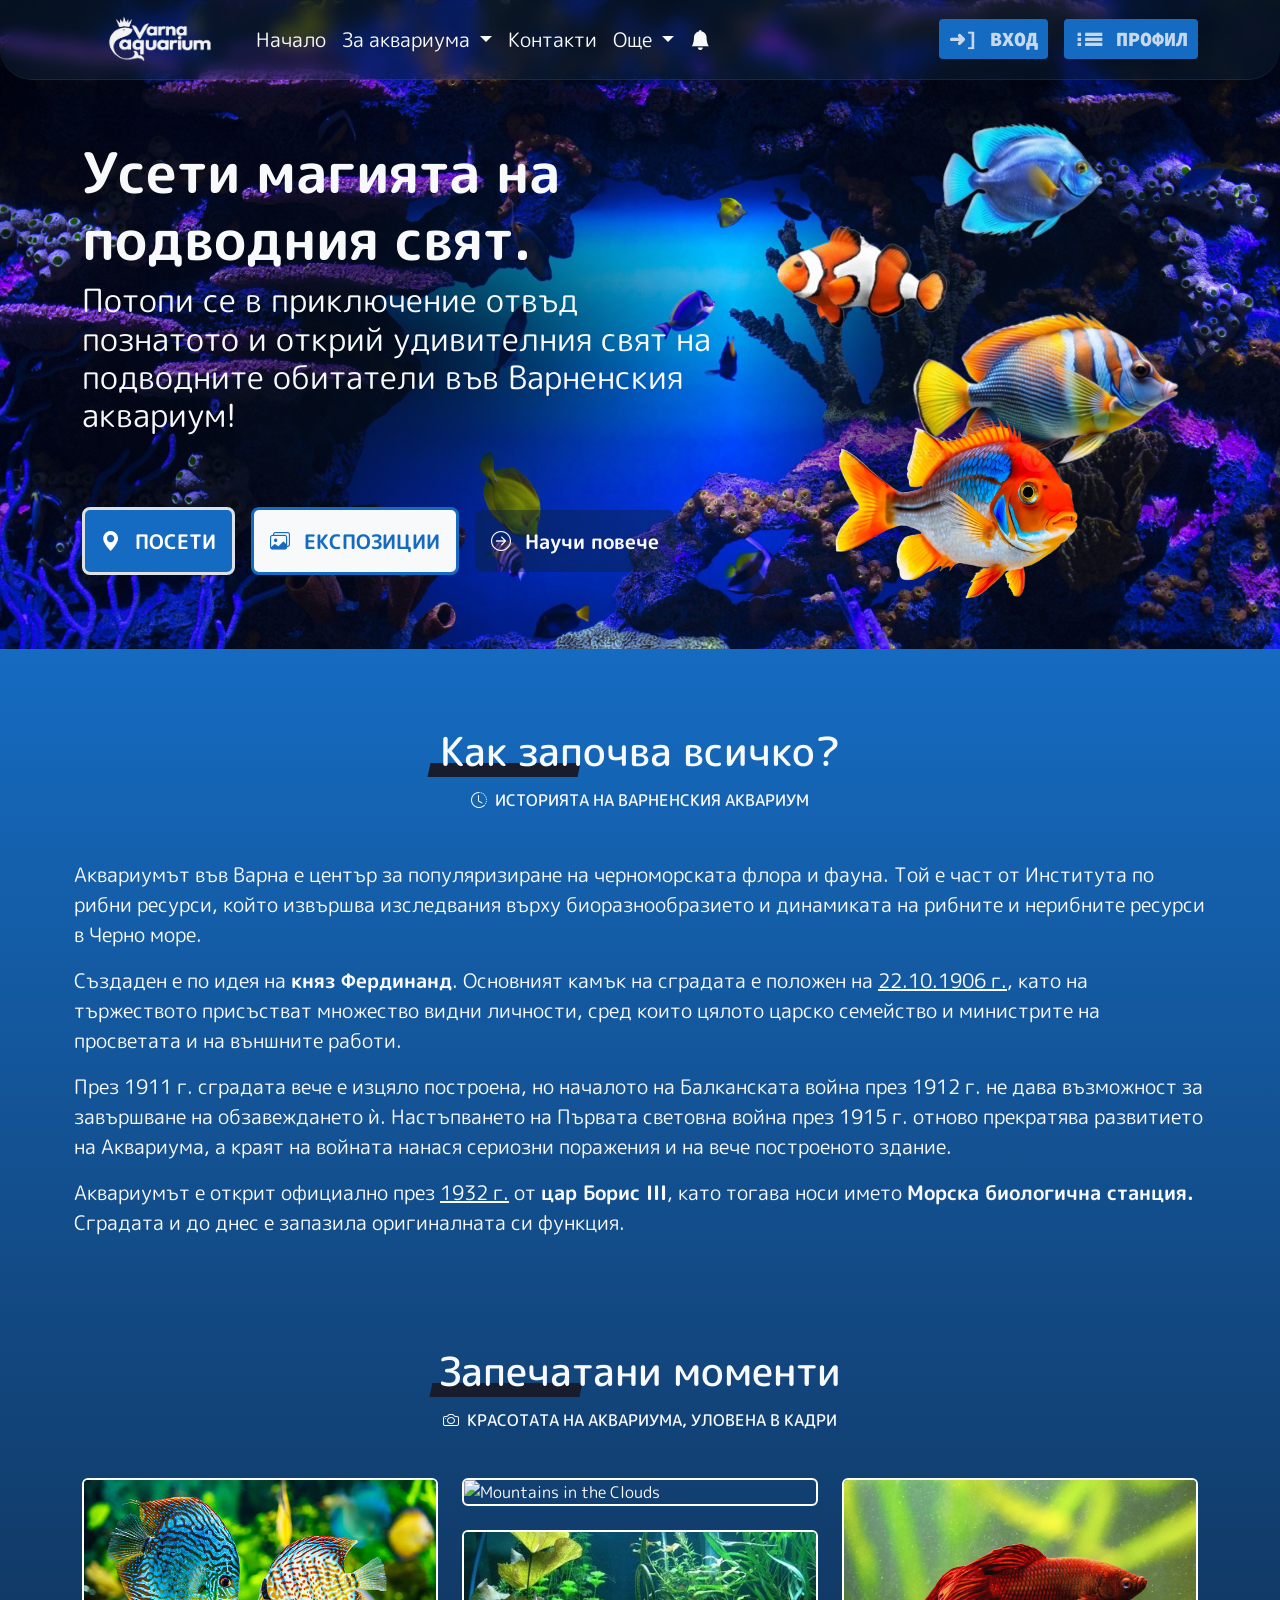
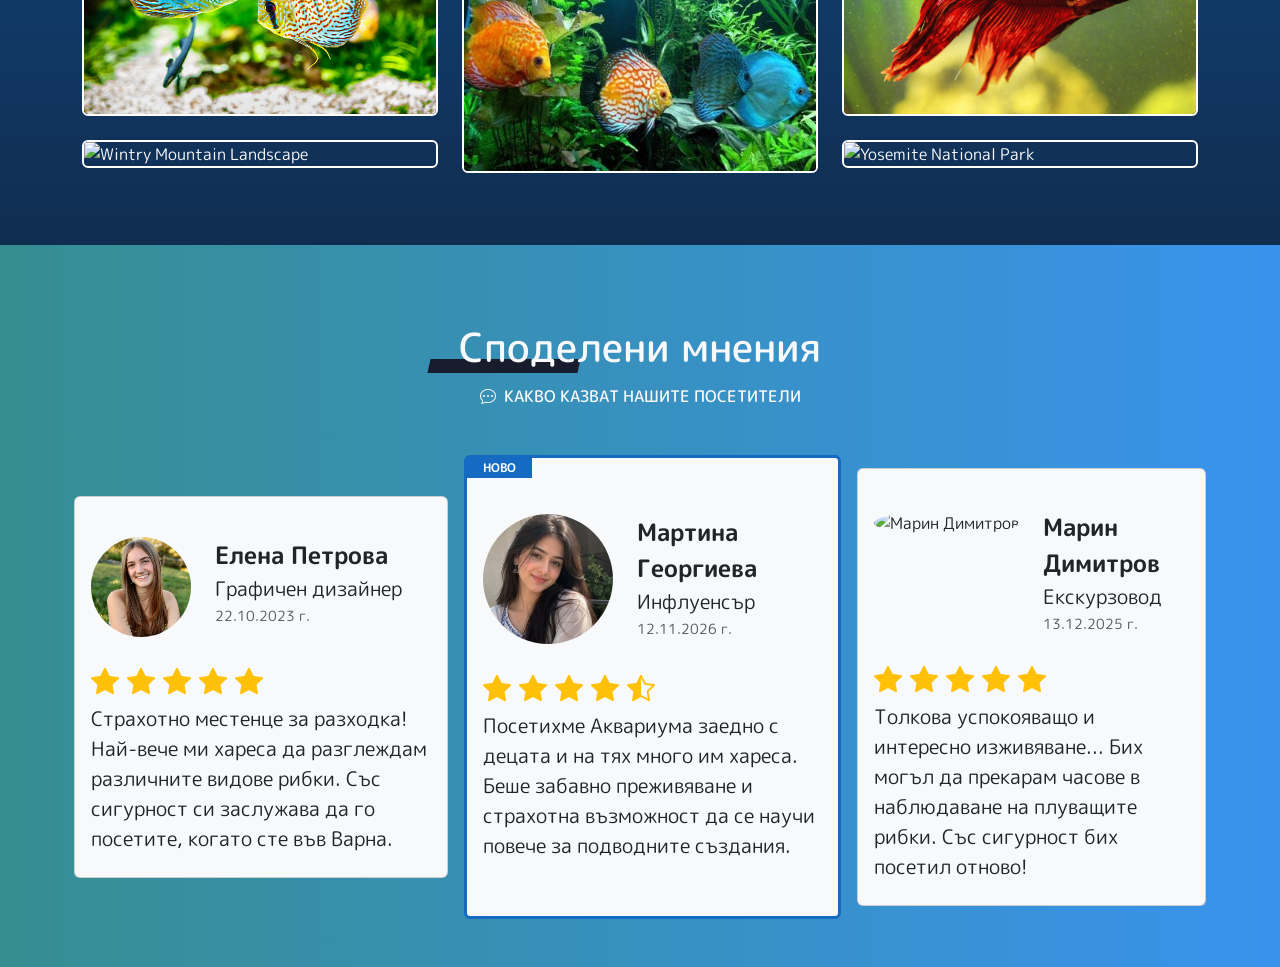
==== commit bf6270f6: "smoll" ====
--- a/index.html
+++ b/index.html
@@ -93,7 +93,7 @@
       <!--Section: Design Block-->
       <section>
         <!-- Intro -->
-        <div id="intro" class="bg-image pb-5 pt-5 pt-lg-0" style="
+        <div id="intro" class="bg-image pb-5 pt-lg-0" style="
               background-image:
                  /* linear-gradient(to bottom,
                       rgba(0, 0, 0, 0.45),
@@ -149,18 +149,18 @@
     </header>
     <main>
       <div class="dark-section" id="about">
-        <div class="container text-light pb-5 pt-3 px-4 px-lg-1">
+        <div class="container text-light py-5 px-4 px-lg-1">
           <div>
             <h2 class="h1 text-center mb-2" id="about-title">Как започва всичко?</h2>
-            <div class="h6 text-center mb-5">НАЗАД ВЪВ ВРЕМЕТО – КЪМ СЪЗДАВАНЕТО НА ЕДИН ОТ ВАРНЕНСКИТЕ СИМВОЛИ</div>
+            <div class="h6 text-center mb-5"><i class="bi bi-clock-history pe-2"></i>ИСТОРИЯТА НА ВАРНЕНСКИЯ АКВАРИУМ</div>
             <div class="row align-items-center">
-              <div class="col-xxl-4 text-center d-none d-xxl-block">
-                  <img src="images/photo.webp" alt="Изграждането на Аквариума" class="rounded" style="max-width: 400px;">
+              <div class="col-xxl-5 text-center d-none d-xxl-block">
+                  <img src="images/photo.webp" alt="Изграждането на Аквариума" class="rounded" style="max-width: 500px;">
                   <div class="fs-5 text-center fw-bold text-light">
                     Изграждането на Аквариума <span class="d-block">1906 – 1911 г.</span>
                   </div>
               </div>
-              <div class="col-xxl-8 pt-xxl-3">
+              <div class="col-xxl-7">
                 <p class="fs-5">Аквариумът във Варна е център за популяризиране на черноморската флора и фауна. Той е част от Института по рибни ресурси, който извършва изследвания върху биоразнообразието и динамиката на рибните и нерибните ресурси в Черно море.</p>
                 <p class="fs-5">Създаден е по идея на <span class="fw-bold">княз Фердинанд</span>. Основният камък на сградата е положен на <span class="text-decoration-underline">22.10.1906 г.</span>, като на тържеството присъстват множество видни личности, сред които цялото царско семейство и министрите на просветата и на външните работи.</p>
                 <p class="fs-5">През 1911 г. сградата вече е изцяло построена, но началото на Балканската война през 1912 г. не дава възможност за завършване на обзавеждането ѝ. Настъпването на Първата световна война през 1915 г. отново прекратява развитието на Аквариума, а краят на войната нанася сериозни поражения и на вече построеното здание.</p>
@@ -174,7 +174,7 @@
         <div class="bg2 text-light">
           <div class="container pb-5 pt-3">
             <h2 class="h1 text-center mb-2" id="gallery-title">Запечатани моменти</h2>
-              <div class="h6 text-center mb-5">КРАСОТАТА НА АКВАРИУМА, УЛОВЕНА В КАДРИ</div>
+              <div class="h6 text-center mb-5"><i class="bi bi-camera pe-2"></i>КРАСОТАТА НА АКВАРИУМА, УЛОВЕНА В КАДРИ</div>
             <!-- Gallery -->
                 <div class="row">
                   <div class="col-lg-4 col-md-12 mb-4 mb-lg-0">
@@ -284,9 +284,9 @@
             </div>
           </div> -->
           <div class="bg-grad2">
-            <div class="container text-light pb-5 pt-3 px-4 px-md-1" id="reviews">
+            <div class="container text-light py-5 px-4 px-md-1" id="reviews">
             <h2 class="h1 text-center mb-2" id="reviews-title">Споделени мнения</h2>
-            <div class="h6 text-center mb-5">КАКВО КАЗВАТ НАШИТЕ ПОСЕТИТЕЛИ</div>
+            <div class="h6 text-center mb-5"><i class="bi bi-chat-dots pe-2"></i>КАКВО КАЗВАТ НАШИТЕ ПОСЕТИТЕЛИ</div>
             <div id="carouselExample" class="carousel slide d-none d-lg-block" data-bs-ride="carousel">
               <div class="carousel-inner">
                 <div class="carousel-item active">
@@ -737,15 +737,15 @@
         <button type="button" class="btn-close" data-bs-dismiss="offcanvas" aria-label="Close"></button>
       </div>
       <div class="offcanvas-body">
-        <div class="alert alert-primary fs-6 fw-semibold">
+        <div class="alert alert-info fs-6 fw-semibold">
           Благодарим Ви за оставения отзив! Вашето мнение е важно за нас.
           <small class="text-end d-block mt-3">От Администратор, 20.11.2026 г.</small>
         </div>
-        <div class="alert alert-primary fs-6 fw-semibold">
+        <div class="alert alert-info fs-6 fw-semibold">
           Беше извършено влизане във Вашия профил от ново устройство. Ако това сте били Вие, не е нужно да предприемате никакви действия.
           <small class="text-end d-block mt-3">От Система, 16.11.2026 г.</small>
         </div>
-        <div class="alert alert-primary fs-6 fw-semibold">
+        <div class="alert alert-info fs-6 fw-semibold">
           Добре дошли на борда на VarnaAquarium! Можете лесно да преглеждате историята на своите посещения, наличните си ваучери, както и да ни изпращате снимки през Вашия профил.
           <small class="text-end d-block mt-3">От Система, 14.11.2026 г.</small>
         </div>
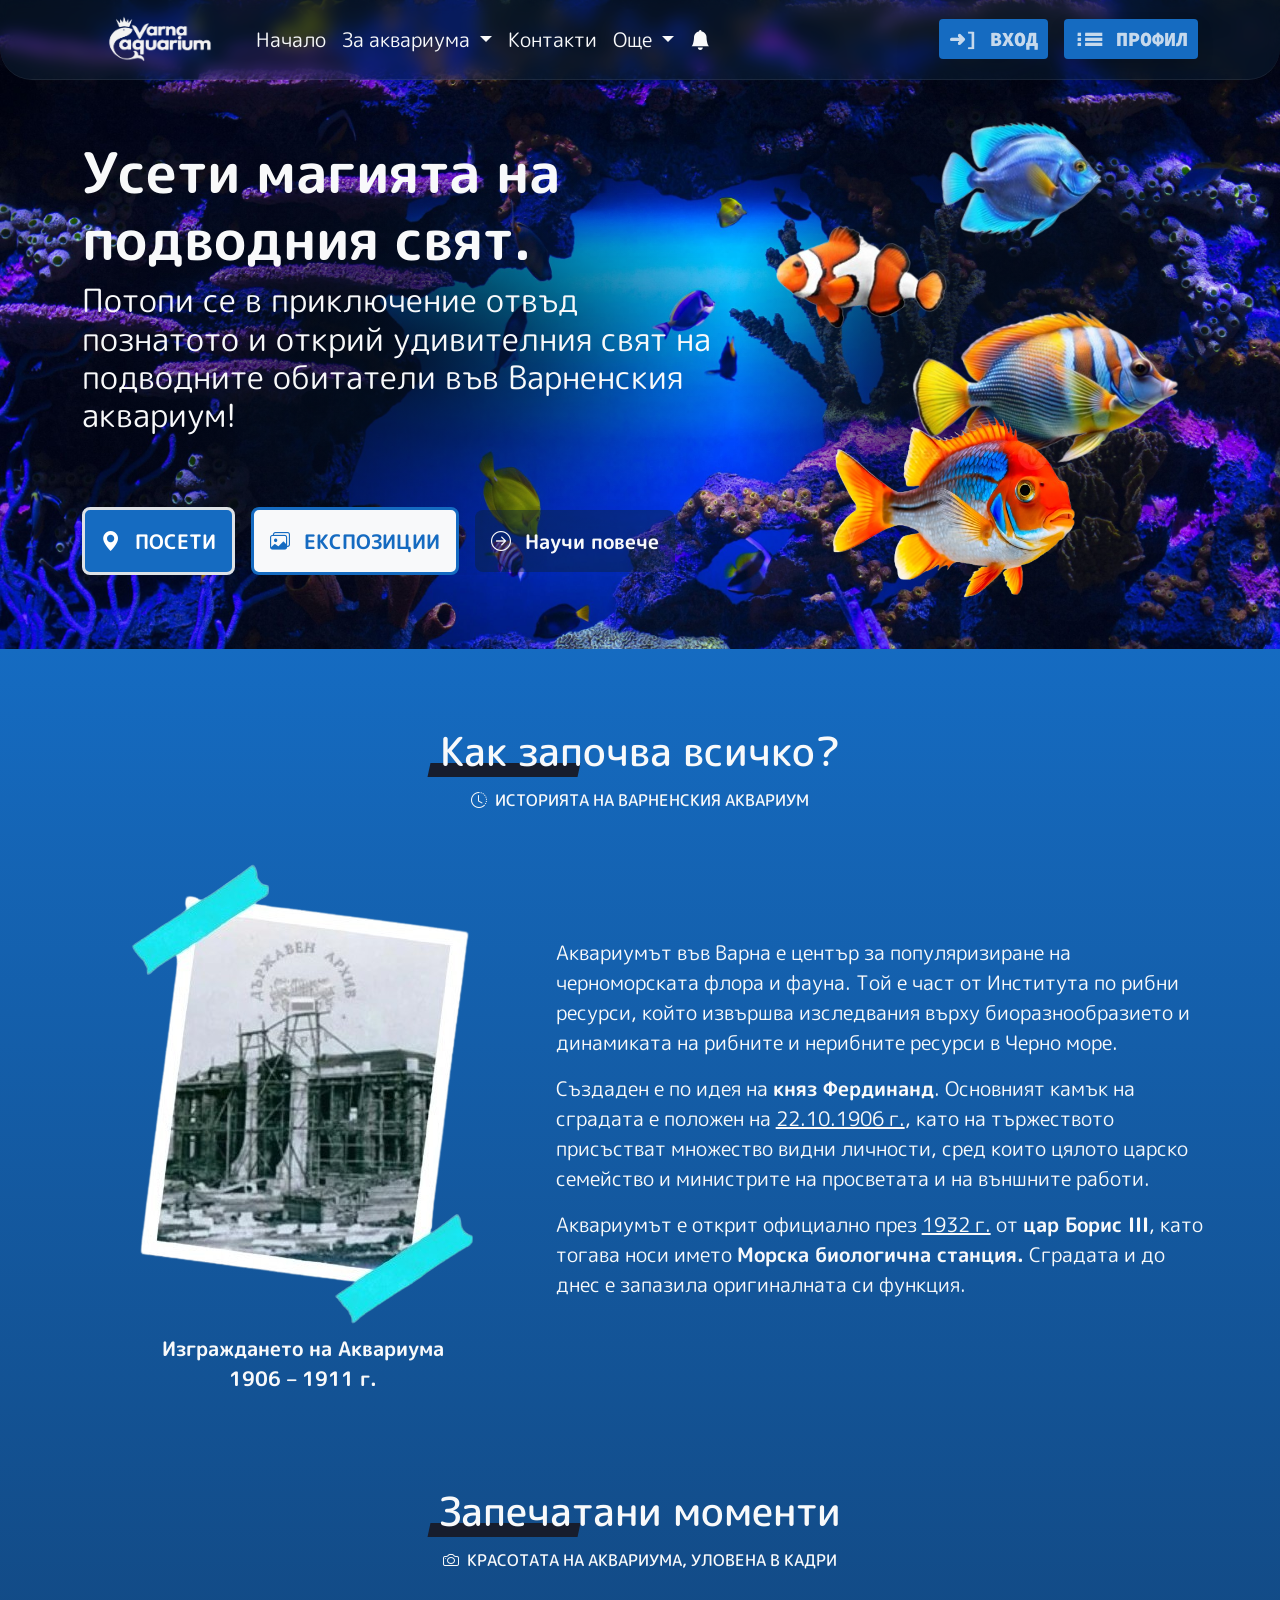
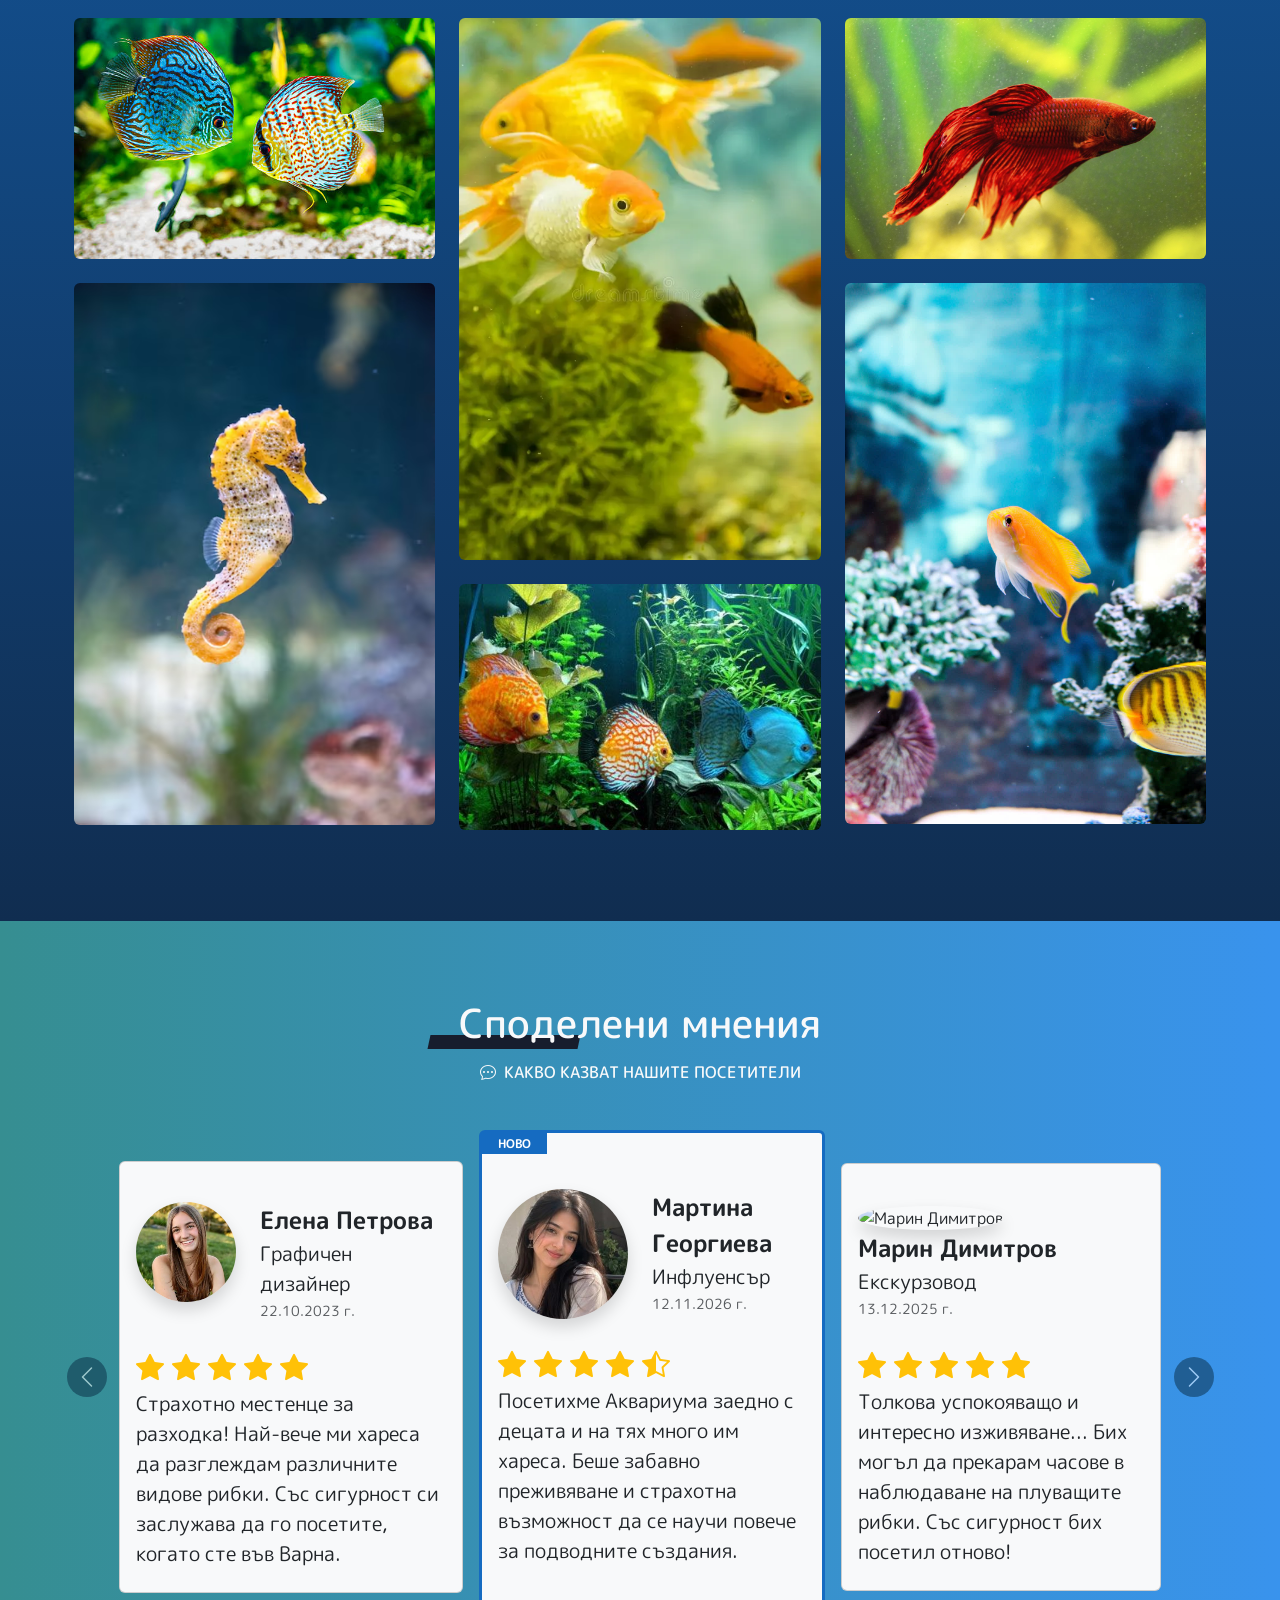
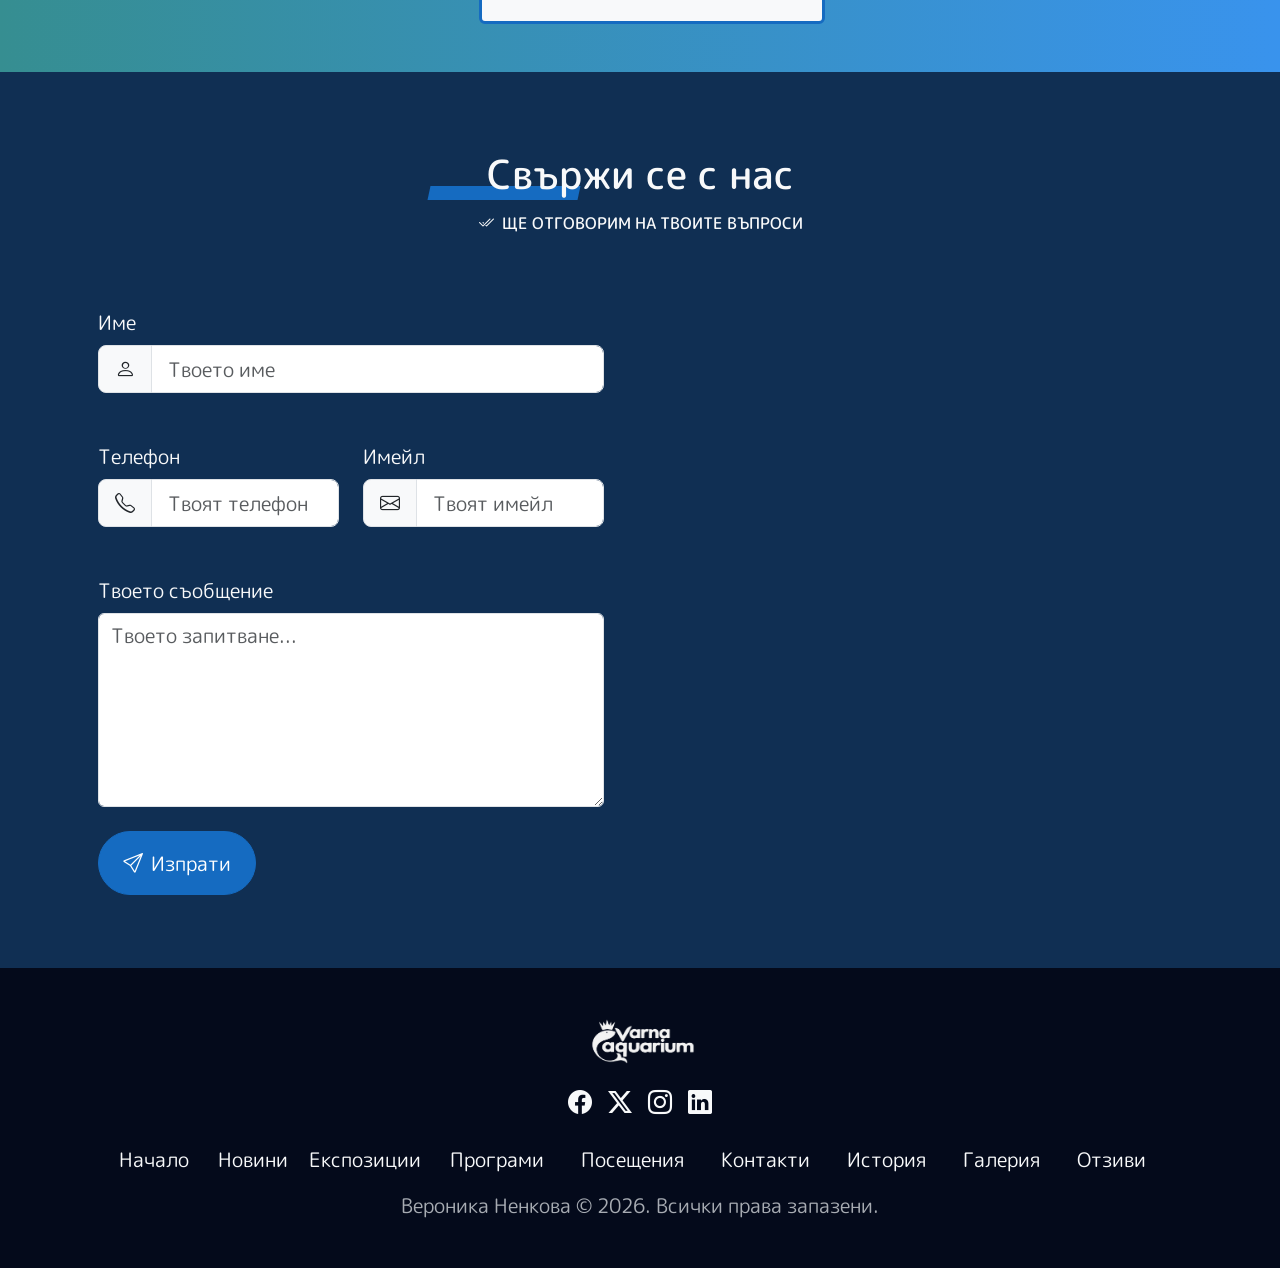
==== commit d38cc6c8: "update 21.11" ====
--- a/index.html
+++ b/index.html
@@ -3,7 +3,7 @@
   <head>
     <meta charset="utf-8">
     <meta name="viewport" content="width=device-width, initial-scale=1">
-    <title>Bootstrap demo</title>
+    <title>VarnaAquarium – Начало</title>
     <link href="https://cdn.jsdelivr.net/npm/bootstrap@5.3.8/dist/css/bootstrap.min.css" rel="stylesheet" integrity="sha384-sRIl4kxILFvY47J16cr9ZwB07vP4J8+LH7qKQnuqkuIAvNWLzeN8tE5YBujZqJLB" crossorigin="anonymous">
     <link rel="stylesheet" href="https://cdn.jsdelivr.net/npm/bootstrap-icons@1.13.2/font/bootstrap-icons.min.css">
     <link rel="icon" href="images/fish.png" type="image/x-icon">
@@ -17,7 +17,7 @@
       <!-- Navbar -->
       <nav class="navbar navbar-expand-lg navbar-light fixed-top mask-custom shadow-lg rounded rounded-5 rounded-top-0 px-2 py-3 px-sm-0 py-sm-0">
         <div class="container py-3 py-lg-2">
-          <a class="navbar-brand" href="index.html"><span style="color: #5e9693;"><img src="images/logo-1.webp" alt="Varna Aquarium" width="150px"></a>
+          <a class="navbar-brand" href="index.html"><img src="images/logo-1.webp" alt="Varna Aquarium" width="150px"></a>
           <button 
             class="navbar-toggler text-light" 
             type="button"  
@@ -49,7 +49,7 @@
                 </ul>
               </li>
               <li class="nav-item">
-                <a class="nav-link text-light fs-5" href="#">Контакти</a>
+                <a class="nav-link text-light fs-5" href="index.html#contacts">Контакти</a>
               </li>
               <li class="nav-item dropdown">
                 <a 
@@ -74,7 +74,7 @@
               </li>
             </ul>
             <div class="d-flex gap-3 mt-3 mt-lg-0">
-              <button style="--content: '➜] Вход';"href="https://twitter.com/kamildyrek" class="animated shadow-lg">
+              <button style="--content: '➜] Вход';"href="https://twitter.com/kamildyrek" class="animated shadow-lg" data-bs-toggle="modal" data-bs-target="#loginModal">
                 <div class="left"></div>
                   ➜] Вход
                 <div class="right"></div>
@@ -154,93 +154,98 @@
             <h2 class="h1 text-center mb-2" id="about-title">Как започва всичко?</h2>
             <div class="h6 text-center mb-5"><i class="bi bi-clock-history pe-2"></i>ИСТОРИЯТА НА ВАРНЕНСКИЯ АКВАРИУМ</div>
             <div class="row align-items-center">
-              <div class="col-xxl-5 text-center d-none d-xxl-block">
+              <div class="col-lg-5 text-center d-none d-lg-block">
                   <img src="images/photo.webp" alt="Изграждането на Аквариума" class="rounded" style="max-width: 500px;">
                   <div class="fs-5 text-center fw-bold text-light">
                     Изграждането на Аквариума <span class="d-block">1906 – 1911 г.</span>
                   </div>
               </div>
-              <div class="col-xxl-7">
+              <div class="col-lg-7">
                 <p class="fs-5">Аквариумът във Варна е център за популяризиране на черноморската флора и фауна. Той е част от Института по рибни ресурси, който извършва изследвания върху биоразнообразието и динамиката на рибните и нерибните ресурси в Черно море.</p>
                 <p class="fs-5">Създаден е по идея на <span class="fw-bold">княз Фердинанд</span>. Основният камък на сградата е положен на <span class="text-decoration-underline">22.10.1906 г.</span>, като на тържеството присъстват множество видни личности, сред които цялото царско семейство и министрите на просветата и на външните работи.</p>
-                <p class="fs-5">През 1911 г. сградата вече е изцяло построена, но началото на Балканската война през 1912 г. не дава възможност за завършване на обзавеждането ѝ. Настъпването на Първата световна война през 1915 г. отново прекратява развитието на Аквариума, а краят на войната нанася сериозни поражения и на вече построеното здание.</p>
+                <p class="fs-5 d-none">През 1911 г. сградата вече е изцяло построена, но началото на Балканската война през 1912 г. не дава възможност за завършване на обзавеждането ѝ. Настъпването на Първата световна война през 1915 г. отново прекратява развитието на Аквариума, а краят на войната нанася сериозни поражения и на вече построеното здание.</p>
                 <p class="fs-5">Аквариумът е открит официално през <span class="text-decoration-underline">1932 г.</span> от <span class="fw-bold">цар Борис III</span>, като тогава носи името <span class="fw-bold">Морска биологична станция.</span> Сградата и до днес е запазила оригиналната си функция.</p>
               </div>
             </div>
-            
           </div>
         </div>
      
-        <div class="bg2 text-light">
-          <div class="container pb-5 pt-3">
+        <div class="bg2 text-light" id="gallery">
+          <div class="container pb-5 pt-3 px-4 px-md-1">
             <h2 class="h1 text-center mb-2" id="gallery-title">Запечатани моменти</h2>
               <div class="h6 text-center mb-5"><i class="bi bi-camera pe-2"></i>КРАСОТАТА НА АКВАРИУМА, УЛОВЕНА В КАДРИ</div>
             <!-- Gallery -->
                 <div class="row">
-                  <div class="col-lg-4 col-md-12 mb-4 mb-lg-0">
+                  <div class="col-lg-4 col-md-12 mb-lg-4 mb-lg-0">
                     <div class="img-wrapper">
                       <img
                         src="images/aq1.webp"
-                        class="w-100 shadow-1-strong rounded mb-4 gallery-image"
+                        class="w-100 rounded mb-4 gallery-image"
                         alt="Boat on Calm Water"
                       />
-                      <div class="overlay">
-                        <div class="text">Hello World</div>
-                      </div>
-                    </div>
-                    <div class="img-wrapper">
+                      <div class="overlay fs-5 rounded">
+                        <div class="text w-100 text-center">Сини дискуси</div>
+                        <div class="text-small w-100 text-center small"><i class="bi bi-camera pe-2"></i>А. Маринова, 06.05.2026 г.</div>
+                      </div>
+                    </div>
+                    <div class="img-wrapper d-none d-lg-block">
                       <img
-                        src="https://mdbcdn.b-cdn.net/img/Photos/Vertical/mountain1.webp"
-                        class="w-100 shadow-1-strong rounded mb-4 gallery-image"
+                        src="images/fish_gal1.webp"
+                        class="w-100 rounded mb-4 gallery-image"
                         alt="Wintry Mountain Landscape"
                       />
-                      <div class="overlay">
-                        <div class="text">Hello World</div>
+                      <div class="overlay fs-5 rounded">
+                        <div class="text w-100 text-center">Морско конче</div>
+                        <div class="text-small2 w-100 text-center small"><i class="bi bi-camera pe-2"></i>Е. Георгиева, 22.04.2026 г.</div>
                       </div>
                     </div>
                   </div>
                   <div class="col-lg-4 mb-4 mb-lg-0">
-                    <div class="img-wrapper">
+                    <div class="img-wrapper d-none d-lg-block">
                       <img
-                        src="https://mdbcdn.b-cdn.net/img/Photos/Vertical/mountain2.webp"
-                        class="w-100 shadow-1-strong rounded mb-4 gallery-image"
+                        src="images/fish_gal.webp"
+                        class="w-100 rounded mb-4 gallery-image"
                         alt="Mountains in the Clouds"
                       />
-                      <div class="overlay">
-                        <div class="text">Hello World</div>
+                      <div class="overlay fs-5 rounded">
+                        <div class="text w-100 text-center">Златни рибки</div>
+                        <div class="text-small2 w-100 text-center small"><i class="bi bi-camera pe-2"></i>В. Апостолов, 12.02.2023 г.</div>
                       </div>
                     </div>
                     <div class="img-wrapper">
                       <img
                         src="images/aq2.webp"
-                        class="w-100 shadow-1-strong rounded mb-4 gallery-image"
+                        class="w-100 rounded mb-lg-4 gallery-image"
                         alt="Boat on Calm Water"
                       />
-                      <div class="overlay">
-                        <div class="text">Hello World</div>
-                      </div>
-                    </div>
-                  </div>
-
-                  <div class="col-lg-4 mb-4 mb-lg-0">
+                      <div class="overlay fs-5 rounded">
+                        <div class="text w-100 text-center">Дискуси</div>
+                        <div class="text-small w-100 text-center small"><i class="bi bi-camera pe-2"></i>Н. Христова, 03.04.2024 г.</div>
+                      </div>
+                    </div>
+                  </div>
+
+                  <div class="col-lg-4 mb-lg-4 mb-lg-0">
                     <div class="img-wrapper">
                       <img
                         src="images/aq5.webp"
-                        class="w-100 shadow-1-strong rounded mb-4 gallery-image"
+                        class="w-100 rounded mb-4 gallery-image"
                         alt="Waves at Sea"
                       />
-                      <div class="overlay">
-                        <div class="text">Hello World</div>
-                      </div>
-                    </div>
-                    <div class="img-wrapper">
+                      <div class="overlay fs-5 rounded">
+                        <div class="text w-100 text-center">Сиамска бойна риба</div>
+                        <div class="text-small w-100 text-center small"><i class="bi bi-camera pe-2"></i>К. Тодоров, 01.01.2026 г.</div>
+                      </div>
+                    </div>
+                    <div class="img-wrapper d-none d-lg-block">
                       <img
-                        src="https://mdbcdn.b-cdn.net/img/Photos/Vertical/mountain3.webp"
-                        class="w-100 shadow-1-strong rounded mb-4 gallery-image"
+                        src="images/gal_fish2.webp"
+                        class="w-100 rounded mb-4 gallery-image"
                         alt="Yosemite National Park"
                       />
-                      <div class="overlay">
-                        <div class="text">Hello World</div>
+                      <div class="overlay fs-5 rounded">
+                        <div class="text w-100 text-center">Лироопашат антиас</div>
+                        <div class="text-small2 w-100 text-center small"><i class="bi bi-camera pe-2"></i>Г. Манолова, 14.03.2022 г.</div>
                       </div>
                     </div>
                   </div>
@@ -249,40 +254,6 @@
           </div>
         </div>
       </div>
-        
-          <!-- <div class="container text-light py-5 px-4 px-md-1" id="gallery">
-            <h2 class="h1 text-center mb-2" id="gallery-title">Запечатани моменти</h2>
-            <div class="h6 text-center mb-5">КРАСОТАТА НА АКВАРИУМА, УЛОВЕНА В КАДРИ</div>
-              <div class="row g-3">
-                <div class="col-3 py-4 d-none d-md-block">
-                    <img src="images/aquarium.webp" class="img-fluid w-100 shadow-sm fish-img rounded" data-img="images/datafish1.webp" alt="снимка">
-                </div>
-                <div class="col-12 col-md-6">
-                    <img src="images/aq1.webp" class="img-fluid w-100 shadow-sm fish-img rounded" data-img="images/datafish2.webp" alt="снимка">
-                </div>
-                <div class="col-3 pt-5 pb-md-4 d-none d-md-block">
-                    <img src="images/aq2.webp" class="img-fluid w-100 shadow-sm fish-img rounded" data-img="images/datafish3.webp" alt="снимка">
-                </div>
-                <div class="col-12 col-md-5 pb-md-4">
-                    <img src="images/aq4.webp" class="img-fluid w-100 shadow-sm fish-img rounded" data-img="images/datafish4.webp" alt="снимка">
-                </div>
-                <div class="col-3 py-5 d-none d-md-block">
-                    <img src="images/aq5.webp" class="img-fluid w-100 shadow-sm fish-img rounded" data-img="images/datafish5.webp" alt="снимка">
-                </div>
-                <div class="col-4 pt-4 d-none d-md-block">
-                    <img src="images/aq3.webp" class="img-fluid w-100 shadow-sm fish-img rounded" data-img="images/datafish6.webp" alt="снимка">
-                </div>
-                <div class="col-3 pb-5 d-none d-md-block">
-                    <img src="images/aq7.webp" class="img-fluid w-100 shadow-sm fish-img rounded" data-img="images/datafish7.webp" alt="снимка">
-                </div>
-                <div class="col-12 col-md-6 pt-md-4">
-                    <img src="images/aq6.webp" class="img-fluid w-100 shadow-sm fish-img rounded" data-img="images/datafish8.webp" alt="снимка">
-                </div>
-                <div class="col-3 pb-4 d-none d-md-block">
-                    <img src="images/aq8.webp" class="img-fluid w-100 shadow-sm fish-img rounded" data-img="images/datafish9.webp" alt="снимка">
-                </div>
-            </div>
-          </div> -->
           <div class="bg-grad2">
             <div class="container text-light py-5 px-4 px-md-1" id="reviews">
             <h2 class="h1 text-center mb-2" id="reviews-title">Споделени мнения</h2>
@@ -295,7 +266,232 @@
                       <div class="card-body">
                         <div class="row pb-4 pt-3">
                           <div class="col-auto">
-                            <img src="images/human1.webp"  alt="Елена Петрова" class="img-fluid rounded-circle" width="100px" height="100px">
+                            <img src="images/human1.webp"  alt="Елена Петрова" class="img-fluid rounded-circle shadow" width="100px" height="100px">
+                          </div>
+                          <div class="col-12 col-xl">
+                            <div class="fs-4 fw-bold">Елена Петрова</div>
+                            <div class="fs-5">Графичен дизайнер</div>
+                            <small class="text-muted">22.10.2023 г.</small>
+                          </div>
+                        </div>
+                        <div class="d-flex gap-2">
+                          <i class="bi bi-star-fill text-warning fs-3"></i>
+                          <i class="bi bi-star-fill text-warning fs-3"></i>
+                          <i class="bi bi-star-fill text-warning fs-3"></i>
+                          <i class="bi bi-star-fill text-warning fs-3"></i>
+                          <i class="bi bi-star-fill text-warning fs-3"></i>
+                        </div>
+                        <p class="card-text fs-5">Страхотно местенце за разходка! Най-вече ми хареса да разглеждам различните видове рибки. Със сигурност си заслужава да го посетите, когато сте във Варна.</p>
+                      </div>
+                    </div>
+                    <div class="card py-lg-4 bg-light border-blue position-relative">
+                      <div class="card-body">
+                        <div class="row pb-4 pt-3">
+                          <div class="col-auto">
+                            <img src="images/human2.webp"  alt="Мартина Георгиева" class="img-fluid rounded-circle shadow" width="130px" height="130px">
+                          </div>
+                          <div class="col-12 col-xl">
+                            <div class="fs-4 fw-bold">Мартина Георгиева</div>
+                            <div class="fs-5">Инфлуенсър</div>
+                            <small class="text-muted">12.11.2026 г.</small>
+                          </div>
+                        </div>
+                        <div class="d-flex gap-2">
+                          <i class="bi bi-star-fill text-warning fs-3"></i>
+                          <i class="bi bi-star-fill text-warning fs-3"></i>
+                          <i class="bi bi-star-fill text-warning fs-3"></i>
+                          <i class="bi bi-star-fill text-warning fs-3"></i>
+                          <i class="bi bi-star-half text-warning fs-3"></i>
+                        </div>
+                        <p class="card-text fs-5">Посетихме Аквариума заедно с децата и на тях много им хареса. Беше забавно преживяване и страхотна възможност да се научи повече за подводните създания.</p>
+                        <span class="badge position-absolute top-0 start-0 rounded-0 px-3 blue-badge">НОВО</span>
+                      </div>
+                    </div>
+                    <div class="card py-lg-2 bg-light">
+                      <div class="card-body">
+                        <div class="row pb-4 pt-3">
+                          <div class="col-auto">
+                            <img src="images/human3.webp"  alt="Марин Димитров" class="img-fluid rounded-circle shadow" width="100px" height="100px">
+                          </div>
+                          <div class="col-12 col-xl">
+                            <div class="fs-4 fw-bold">Марин Димитров</div>
+                            <div class="fs-5">Екскурзовод</div>
+                            <small class="text-muted">13.12.2025 г.</small>
+                          </div>
+                        </div>
+                        <div class="d-flex gap-2">
+                          <i class="bi bi-star-fill text-warning fs-3"></i>
+                          <i class="bi bi-star-fill text-warning fs-3"></i>
+                          <i class="bi bi-star-fill text-warning fs-3"></i>
+                          <i class="bi bi-star-fill text-warning fs-3"></i>
+                          <i class="bi bi-star-fill text-warning fs-3"></i>
+                        </div>
+                        <p class="card-text fs-5">Толкова успокояващо и интересно изживяване... Бих могъл да прекарам часове в наблюдаване на плуващите рибки. Със сигурност бих посетил отново!</p>
+                      </div>
+                    </div>
+                  </div>
+                </div>
+                <div class="carousel-item">
+                  <div class="cards-wrapper d-lg-flex justify-content-center gap-3 align-items-center">
+                    <div class="card py-lg-2 bg-light">
+                      <div class="card-body">
+                        <div class="row pb-4 pt-3">
+                          <div class="col-auto">
+                            <img src="images/human4.webp"  alt="Даниела Иванова" class="img-fluid rounded-circle shadow" width="100px" height="100px">
+                          </div>
+                          <div class="col-12 col-xl">
+                            <div class="fs-4 fw-bold">Даниела Иванова</div>
+                            <div class="fs-5">Пианист</div>
+                            <small class="text-muted">16.05.2026 г.</small>
+                          </div>
+                        </div>
+                        <div class="d-flex gap-2">
+                          <i class="bi bi-star-fill text-warning fs-3"></i>
+                          <i class="bi bi-star-fill text-warning fs-3"></i>
+                          <i class="bi bi-star-fill text-warning fs-3"></i>
+                          <i class="bi bi-star-fill text-warning fs-3"></i>
+                          <i class="bi bi-star-fill text-warning fs-3"></i>
+                        </div>
+                        <p class="card-text fs-5">Страхотна спирка по време на нашата разходка в Морската градина! Бях изненадана от това колко интересни неща видях там.</p>
+                      </div>
+                    </div>
+                    <div class="card py-lg-4 bg-light border-blue position-relative">
+                      <div class="card-body">
+                        <div class="row pb-4 pt-3">
+                          <div class="col-auto">
+                            <img src="images/human6.webp"  alt="Благомир Коцев" class="img-fluid rounded-circle shadow" width="130px" height="130px">
+                          </div>
+                          <div class="col-12 col-xl">
+                            <div class="fs-4 fw-bold">Благомир Коцев</div>
+                            <div class="fs-5">Кмет на град Варна</div>
+                            <small class="text-muted">28.11.2025 г.</small>
+                          </div>
+                        </div>
+                        <div class="d-flex gap-2">
+                          <i class="bi bi-star-fill text-warning fs-3"></i>
+                          <i class="bi bi-star-fill text-warning fs-3"></i>
+                          <i class="bi bi-star-fill text-warning fs-3"></i>
+                          <i class="bi bi-star-fill text-warning fs-3"></i>
+                          <i class="bi bi-star-fill text-warning fs-3"></i>
+                        </div>
+                        <p class="card-text fs-5">Посещението на Аквариума много ми допадна! Разнообразието от рибки беше впечатляващо и с интерес научих повече за Черно море и неговите обитатели.</p>
+                        <span class="badge blue-badge position-absolute top-0 start-0 rounded-0 px-3">ТОП</span>
+                      </div>
+                    </div>
+                    <div class="card py-lg-2 bg-light">
+                      <div class="card-body">
+                        <div class="row pb-4 pt-3">
+                          <div class="col-auto">
+                            <img src="images/human5.webp"  alt="Мила Николова" class="img-fluid rounded-circle shadow" width="100px" height="100px">
+                          </div>
+                          <div class="col-12 col-xl">
+                            <div class="fs-4 fw-bold">Мила Николова</div>
+                            <div class="fs-5">Библиотекар</div>
+                            <small class="text-muted">03.03.2023 г.</small>
+                        </div>
+                      </div>
+                        <div class="d-flex gap-2">
+                          <i class="bi bi-star-fill text-warning fs-3"></i>
+                          <i class="bi bi-star-fill text-warning fs-3"></i>
+                          <i class="bi bi-star-fill text-warning fs-3"></i>
+                          <i class="bi bi-star-fill text-warning fs-3"></i>
+                          <i class="bi bi-star-fill text-warning fs-3"></i>
+                        </div>
+                        <p class="card-text fs-5">Страхотно преживяване за цялото семейство! Децата бяха заинтригувани от различните морски създания. Препоръчвам Ви да посетите!</p>
+                      </div>
+                    </div>
+                  </div>
+                </div>
+                <div class="carousel-item">
+                  <div class="cards-wrapper d-lg-flex justify-content-center gap-3 align-items-center">
+                    <div class="card py-lg-2 bg-light">
+                      <div class="card-body">
+                        <div class="row pb-4 pt-3">
+                          <div class="col-auto">
+                            <img src="images/human7.webp"  alt="Елена Петрова" class="img-fluid rounded-circle shadow" width="100px" height="100px">
+                          </div>
+                          <div class="col-12 col-xl">
+                            <div class="fs-4 fw-bold">Елена Петрова</div>
+                            <div class="fs-5">Частен детектив</div>
+                            <small class="text-muted">06.05.2026 г.</small>
+                          </div>
+                        </div>
+                        <div class="d-flex gap-2">
+                          <i class="bi bi-star-fill text-warning fs-3"></i>
+                          <i class="bi bi-star-fill text-warning fs-3"></i>
+                          <i class="bi bi-star-fill text-warning fs-3"></i>
+                          <i class="bi bi-star-fill text-warning fs-3"></i>
+                          <i class="bi bi-star text-warning fs-3"></i>
+                        </div>
+                        <p class="card-text fs-5">Ако се интересувате от морски създания, със сигурност си заслужава да посетите Аквариума. Бонус е, че персоналът е много учтив.</p>
+                      </div>
+                    </div>
+                    <div class="card py-lg-4 bg-light border-blue position-relative">
+                      <div class="card-body">
+                        <div class="row pb-4 pt-3">
+                          <div class="col-auto">
+                            <img src="images/human9.webp"  alt="Иван Портних" class="img-fluid rounded-circle shadow" width="130px" height="130px">
+                          </div>
+                          <div class="col-12 col-xl">
+                            <div class="fs-4 fw-bold">Иван Портних</div>
+                            <div class="fs-5">Бивш кмет на град Варна</div>
+                            <small class="text-muted">24.05.2024 г.</small>
+                          </div>
+                        </div>
+                        <div class="d-flex gap-2">
+                          <i class="bi bi-star-fill text-warning fs-3"></i>
+                          <i class="bi bi-star-fill text-warning fs-3"></i>
+                          <i class="bi bi-star-fill text-warning fs-3"></i>
+                          <i class="bi bi-star-fill text-warning fs-3"></i>
+                          <i class="bi bi-star-fill text-warning fs-3"></i>
+                        </div>
+                        <p class="card-text fs-5">Интересни експозиции и приятна атмосфера! Макар и мястото да не е особено голямо, има предостатъчно да се разгледа и научи. Изкарахме си супер.</p>
+                        <span class="badge blue-badge position-absolute top-0 start-0 rounded-0 px-3">ТОП</span>
+                      </div>
+                    </div>
+                    <div class="card py-lg-2 bg-light">
+                      <div class="card-body">
+                        <div class="row pb-4 pt-3">
+                          <div class="col-auto">
+                            <img src="images/human8.webp"  alt="Кристиян Тодоров" class="img-fluid rounded-circle shadow" width="100px" height="100px">
+                          </div>
+                          <div class="col-12 col-xl">
+                            <div class="fs-4 fw-bold">Кристиян Тодоров</div>
+                            <div class="fs-5">Барман</div>
+                            <small class="text-muted">01.01.2026 г.</small>
+                          </div>
+                        </div>
+                        <div class="d-flex gap-2">
+                          <i class="bi bi-star-fill text-warning fs-3"></i>
+                          <i class="bi bi-star-fill text-warning fs-3"></i>
+                          <i class="bi bi-star-fill text-warning fs-3"></i>
+                          <i class="bi bi-star-fill text-warning fs-3"></i>
+                          <i class="bi bi-star-fill text-warning fs-3"></i>
+                        </div>
+                        <p class="card-text fs-5">Забавно и образователно преживяване! Особено ми хареса да науча повече за създанията, които живеят в Черно море.</p>
+                      </div>
+                    </div>
+                  </div>
+                </div>
+              </div>
+              <button class="carousel-control-prev" type="button" data-bs-target="#carouselExample" data-bs-slide="prev">
+                <span class="carousel-control-prev-icon" aria-hidden="true"></span>
+                <span class="visually-hidden">Previous</span>
+              </button>
+              <button class="carousel-control-next" type="button" data-bs-target="#carouselExample" data-bs-slide="next">
+                <span class="carousel-control-next-icon" aria-hidden="true"></span>
+                <span class="visually-hidden">Next</span>
+              </button>
+            </div>
+            <!-- -->
+            <div id="carouselExample2" class="carousel slide d-lg-none" data-bs-ride="carousel">
+              <div class="carousel-inner">
+                <div class="carousel-item active">
+                    <div class="card py-lg-2 bg-light">
+                      <div class="card-body">
+                        <div class="row pb-4 pt-3">
+                          <div class="col-auto">
+                            <img src="images/human1.webp"  alt="Елена Петрова" class="img-fluid rounded-circle shadow" width="100px" height="100px">
                           </div>
                           <div class="col">
                             <div class="fs-4 fw-bold">Елена Петрова</div>
@@ -313,16 +509,18 @@
                         <p class="card-text fs-5">Страхотно местенце за разходка! Най-вече ми хареса да разглеждам различните видове рибки. Със сигурност си заслужава да го посетите, когато сте във Варна.</p>
                       </div>
                     </div>
-                    <div class="card py-lg-4 bg-light border-blue position-relative">
-                      <div class="card-body">
-                        <div class="row pb-4 pt-3">
-                          <div class="col-auto">
-                            <img src="images/human2.webp"  alt="Мартина Георгиева" class="img-fluid rounded-circle" width="130px" height="130px">
+                  </div>
+                  <div class="carousel-item">
+                    <div class="card py-lg-2 bg-light position-relative border-blue">
+                      <div class="card-body">
+                        <div class="row pb-4 pt-3">
+                          <div class="col-auto">
+                            <img src="images/human2.webp"  alt="Мартина Георгиева" class="img-fluid rounded-circle shadow" width="100px" height="100px">
                           </div>
                           <div class="col">
                             <div class="fs-4 fw-bold">Мартина Георгиева</div>
                             <div class="fs-5">Инфлуенсър</div>
-                            <small class="text-muted">12.11.2026 г.</small>
+                            <small class="text-muted">12.04.2026 г.</small>
                           </div>
                         </div>
                         <div class="d-flex gap-2">
@@ -336,11 +534,13 @@
                         <span class="badge position-absolute top-0 start-0 rounded-0 px-3 blue-badge">НОВО</span>
                       </div>
                     </div>
-                    <div class="card py-lg-2 bg-light">
-                      <div class="card-body">
-                        <div class="row pb-4 pt-3">
-                          <div class="col-auto">
-                            <img src="images/human3.webp"  alt="Марин Димитров" class="img-fluid rounded-circle" width="100px" height="100px">
+                  </div>
+                  <div class="carousel-item">
+                    <div class="card py-lg-2 bg-light">
+                      <div class="card-body">
+                        <div class="row pb-4 pt-3">
+                          <div class="col-auto">
+                            <img src="images/human3.webp"  alt="Марин Димитров" class="img-fluid rounded-circle shadow" width="100px" height="100px">
                           </div>
                           <div class="col">
                             <div class="fs-4 fw-bold">Марин Димитров</div>
@@ -359,14 +559,12 @@
                       </div>
                     </div>
                   </div>
-                </div>
-                <div class="carousel-item">
-                  <div class="cards-wrapper d-lg-flex justify-content-center gap-3 align-items-center">
-                    <div class="card py-lg-2 bg-light">
-                      <div class="card-body">
-                        <div class="row pb-4 pt-3">
-                          <div class="col-auto">
-                            <img src="images/human4.webp"  alt="Даниела Иванова" class="img-fluid rounded-circle" width="100px" height="100px">
+                  <div class="carousel-item">
+                    <div class="card py-lg-2 bg-light">
+                      <div class="card-body">
+                        <div class="row pb-4 pt-3">
+                          <div class="col-auto">
+                            <img src="images/human4.webp"  alt="Даниела Иванова" class="img-fluid rounded-circle shadow" width="100px" height="100px">
                           </div>
                           <div class="col">
                             <div class="fs-4 fw-bold">Даниела Иванова</div>
@@ -384,11 +582,13 @@
                         <p class="card-text fs-5">Страхотна спирка по време на нашата разходка в Морската градина! Бях изненадана от това колко интересни неща видях там.</p>
                       </div>
                     </div>
-                    <div class="card py-lg-4 bg-light border-blue position-relative">
-                      <div class="card-body">
-                        <div class="row pb-4 pt-3">
-                          <div class="col-auto">
-                            <img src="images/human6.webp"  alt="Благомир Коцев" class="img-fluid rounded-circle" width="130px" height="130px">
+                  </div>
+                  <div class="carousel-item">
+                    <div class="card py-lg-2 bg-light border-blue position-relative">
+                      <div class="card-body">
+                        <div class="row pb-4 pt-3">
+                          <div class="col-auto">
+                            <img src="images/human6.webp"  alt="Благомир Коцев" class="img-fluid rounded-circle shadow" width="100px" height="100px">
                           </div>
                           <div class="col">
                             <div class="fs-4 fw-bold">Благомир Коцев</div>
@@ -404,14 +604,16 @@
                           <i class="bi bi-star-fill text-warning fs-3"></i>
                         </div>
                         <p class="card-text fs-5">Посещението на Аквариума много ми допадна! Разнообразието от рибки беше впечатляващо и с интерес научих повече за Черно море и неговите обитатели.</p>
-                        <span class="badge blue-badge position-absolute top-0 start-0 rounded-0 px-3">ТОП</span>
-                      </div>
-                    </div>
-                    <div class="card py-lg-2 bg-light">
-                      <div class="card-body">
-                        <div class="row pb-4 pt-3">
-                          <div class="col-auto">
-                            <img src="images/human5.webp"  alt="Мила Николова" class="img-fluid rounded-circle" width="100px" height="100px">
+                        <span class="badge position-absolute top-0 start-0 rounded-0 px-3 blue-badge">ТОП</span>
+                      </div>
+                    </div>
+                  </div>
+                  <div class="carousel-item">
+                    <div class="card py-lg-2 bg-light">
+                      <div class="card-body">
+                        <div class="row pb-4 pt-3">
+                          <div class="col-auto">
+                            <img src="images/human5.webp"  alt="Мила Николова" class="img-fluid rounded-circle shadow" width="100px" height="100px">
                           </div>
                           <div class="col">
                             <div class="fs-4 fw-bold">Мила Николова</div>
@@ -429,15 +631,13 @@
                         <p class="card-text fs-5">Страхотно преживяване за цялото семейство! Децата бяха заинтригувани от различните морски създания. Препоръчвам Ви да посетите!</p>
                       </div>
                     </div>
-                  </div>
                 </div>
                 <div class="carousel-item">
-                  <div class="cards-wrapper d-lg-flex justify-content-center gap-3 align-items-center">
-                    <div class="card py-lg-2 bg-light">
-                      <div class="card-body">
-                        <div class="row pb-4 pt-3">
-                          <div class="col-auto">
-                            <img src="images/human7.webp"  alt="Александра Маринова" class="img-fluid rounded-circle" width="100px" height="100px" >
+                    <div class="card py-lg-2 bg-light">
+                      <div class="card-body">
+                        <div class="row pb-4 pt-3">
+                          <div class="col-auto">
+                            <img src="images/human7.webp"  alt="Александра Маринова" class="img-fluid rounded-circle shadow" width="100px" height="100px" >
                           </div>
                           <div class="col">
                             <div class="fs-4 fw-bold">Александра Маринова</div>
@@ -455,11 +655,13 @@
                         <p class="card-text fs-5">Ако се интересувате от морски създания, със сигурност си заслужава да посетите Аквариума. Бонус е, че персоналът е много учтив.</p>
                       </div>
                     </div>
-                    <div class="card py-lg-4 bg-light border-blue position-relative">
-                      <div class="card-body">
-                        <div class="row pb-4 pt-3">
-                          <div class="col-auto">
-                            <img src="images/human9.webp"  alt="Иван Портних" class="img-fluid rounded-circle" width="130px" height="130px">
+                  </div>
+                  <div class="carousel-item">
+                    <div class="card py-lg-2 bg-light border-blue position-relative">
+                      <div class="card-body">
+                        <div class="row pb-4 pt-3">
+                          <div class="col-auto">
+                            <img src="images/human9.webp"  alt="Иван Портних" class="img-fluid rounded-circle shadow" width="100px" height="100px">
                           </div>
                           <div class="col">
                             <div class="fs-4 fw-bold">Иван Портних</div>
@@ -475,14 +677,16 @@
                           <i class="bi bi-star-fill text-warning fs-3"></i>
                         </div>
                         <p class="card-text fs-5">Интересни експозиции и приятна атмосфера! Макар и мястото да не е особено голямо, има предостатъчно да се разгледа и научи. Изкарахме си супер.</p>
-                        <span class="badge blue-badge position-absolute top-0 start-0 rounded-0 px-3">ТОП</span>
-                      </div>
-                    </div>
-                    <div class="card py-lg-2 bg-light">
-                      <div class="card-body">
-                        <div class="row pb-4 pt-3">
-                          <div class="col-auto">
-                            <img src="images/human8.webp"  alt="Кристиян Тодоров" class="img-fluid rounded-circle" width="100px" height="100px">
+                        <span class="badge position-absolute top-0 start-0 rounded-0 px-3 blue-badge">ТОП</span>
+                      </div>
+                    </div>
+                  </div>
+                  <div class="carousel-item">
+                    <div class="card py-lg-2 bg-light">
+                      <div class="card-body">
+                        <div class="row pb-4 pt-3">
+                          <div class="col-auto">
+                            <img src="images/human8.webp"  alt="Кристиян Тодоров" class="img-fluid rounded-circle shadow" width="100px" height="100px">
                           </div>
                           <div class="col">
                             <div class="fs-4 fw-bold">Кристиян Тодоров</div>
@@ -502,255 +706,245 @@
                     </div>
                   </div>
                 </div>
-              </div>
-            </div>
-            <!-- -->
-            <div id="carouselExample2" class="carousel slide d-lg-none" data-bs-ride="carousel">
-              <div class="carousel-inner">
-                <div class="carousel-item active">
-                    <div class="card py-lg-2 bg-light">
-                      <div class="card-body">
-                        <div class="row pb-4 pt-3">
-                          <div class="col-auto">
-                            <img src="images/human1.webp"  alt="Елена Петрова" class="img-fluid rounded-circle" width="100px" height="100px">
-                          </div>
-                          <div class="col">
-                            <div class="fs-4 fw-bold">Елена Петрова</div>
-                            <div class="fs-5">Графичен дизайнер</div>
-                            <small class="text-muted">22.10.2023 г.</small>
-                          </div>
-                        </div>
-                        <div class="d-flex gap-2">
-                          <i class="bi bi-star-fill text-warning fs-3"></i>
-                          <i class="bi bi-star-fill text-warning fs-3"></i>
-                          <i class="bi bi-star-fill text-warning fs-3"></i>
-                          <i class="bi bi-star-fill text-warning fs-3"></i>
-                          <i class="bi bi-star-fill text-warning fs-3"></i>
-                        </div>
-                        <p class="card-text fs-5">Страхотно местенце за разходка! Най-вече ми хареса да разглеждам различните видове рибки. Със сигурност си заслужава да го посетите, когато сте във Варна.</p>
-                      </div>
-                    </div>
-                  </div>
-                  <div class="carousel-item">
-                    <div class="card py-lg-2 bg-light position-relative border-blue">
-                      <div class="card-body">
-                        <div class="row pb-4 pt-3">
-                          <div class="col-auto">
-                            <img src="images/human2.webp"  alt="Мартина Георгиева" class="img-fluid rounded-circle" width="100px" height="100px">
-                          </div>
-                          <div class="col">
-                            <div class="fs-4 fw-bold">Мартина Георгиева</div>
-                            <div class="fs-5">Инфлуенсър</div>
-                            <small class="text-muted">12.04.2026 г.</small>
-                          </div>
-                        </div>
-                        <div class="d-flex gap-2">
-                          <i class="bi bi-star-fill text-warning fs-3"></i>
-                          <i class="bi bi-star-fill text-warning fs-3"></i>
-                          <i class="bi bi-star-fill text-warning fs-3"></i>
-                          <i class="bi bi-star-fill text-warning fs-3"></i>
-                          <i class="bi bi-star-half text-warning fs-3"></i>
-                        </div>
-                        <p class="card-text fs-5">Посетихме Аквариума заедно с децата и на тях много им хареса. Беше забавно преживяване и страхотна възможност да се научи повече за подводните създания.</p>
-                        <span class="badge position-absolute top-0 start-0 rounded-0 px-3 blue-badge">НОВО</span>
-                      </div>
-                    </div>
-                  </div>
-                  <div class="carousel-item">
-                    <div class="card py-lg-2 bg-light">
-                      <div class="card-body">
-                        <div class="row pb-4 pt-3">
-                          <div class="col-auto">
-                            <img src="images/human3.webp"  alt="Марин Димитров" class="img-fluid rounded-circle" width="100px" height="100px">
-                          </div>
-                          <div class="col">
-                            <div class="fs-4 fw-bold">Марин Димитров</div>
-                            <div class="fs-5">Екскурзовод</div>
-                            <small class="text-muted">13.12.2025 г.</small>
-                          </div>
-                        </div>
-                        <div class="d-flex gap-2">
-                          <i class="bi bi-star-fill text-warning fs-3"></i>
-                          <i class="bi bi-star-fill text-warning fs-3"></i>
-                          <i class="bi bi-star-fill text-warning fs-3"></i>
-                          <i class="bi bi-star-fill text-warning fs-3"></i>
-                          <i class="bi bi-star-fill text-warning fs-3"></i>
-                        </div>
-                        <p class="card-text fs-5">Толкова успокояващо и интересно изживяване... Бих могъл да прекарам часове в наблюдаване на плуващите рибки. Със сигурност бих посетил отново!</p>
-                      </div>
-                    </div>
-                  </div>
-                  <div class="carousel-item">
-                    <div class="card py-lg-2 bg-light">
-                      <div class="card-body">
-                        <div class="row pb-4 pt-3">
-                          <div class="col-auto">
-                            <img src="images/human4.webp"  alt="Даниела Иванова" class="img-fluid rounded-circle" width="100px" height="100px">
-                          </div>
-                          <div class="col">
-                            <div class="fs-4 fw-bold">Даниела Иванова</div>
-                            <div class="fs-5">Пианист</div>
-                            <small class="text-muted">16.05.2026 г.</small>
-                          </div>
-                        </div>
-                        <div class="d-flex gap-2">
-                          <i class="bi bi-star-fill text-warning fs-3"></i>
-                          <i class="bi bi-star-fill text-warning fs-3"></i>
-                          <i class="bi bi-star-fill text-warning fs-3"></i>
-                          <i class="bi bi-star-fill text-warning fs-3"></i>
-                          <i class="bi bi-star-fill text-warning fs-3"></i>
-                        </div>
-                        <p class="card-text fs-5">Страхотна спирка по време на нашата разходка в Морската градина! Бях изненадана от това колко интересни неща видях там.</p>
-                      </div>
-                    </div>
-                  </div>
-                  <div class="carousel-item">
-                    <div class="card py-lg-2 bg-light border-blue position-relative">
-                      <div class="card-body">
-                        <div class="row pb-4 pt-3">
-                          <div class="col-auto">
-                            <img src="images/human6.webp"  alt="Благомир Коцев" class="img-fluid rounded-circle" width="100px" height="100px">
-                          </div>
-                          <div class="col">
-                            <div class="fs-4 fw-bold">Благомир Коцев</div>
-                            <div class="fs-5">Кмет на град Варна</div>
-                            <small class="text-muted">28.11.2025 г.</small>
-                          </div>
-                        </div>
-                        <div class="d-flex gap-2">
-                          <i class="bi bi-star-fill text-warning fs-3"></i>
-                          <i class="bi bi-star-fill text-warning fs-3"></i>
-                          <i class="bi bi-star-fill text-warning fs-3"></i>
-                          <i class="bi bi-star-fill text-warning fs-3"></i>
-                          <i class="bi bi-star-fill text-warning fs-3"></i>
-                        </div>
-                        <p class="card-text fs-5">Посещението на Аквариума много ми допадна! Разнообразието от рибки беше впечатляващо и с интерес научих повече за Черно море и неговите обитатели.</p>
-                        <span class="badge position-absolute top-0 start-0 rounded-0 px-3 blue-badge">ТОП</span>
-                      </div>
-                    </div>
-                  </div>
-                  <div class="carousel-item">
-                    <div class="card py-lg-2 bg-light">
-                      <div class="card-body">
-                        <div class="row pb-4 pt-3">
-                          <div class="col-auto">
-                            <img src="images/human5.webp"  alt="Мила Николова" class="img-fluid rounded-circle" width="100px" height="100px">
-                          </div>
-                          <div class="col">
-                            <div class="fs-4 fw-bold">Мила Николова</div>
-                            <div class="fs-5">Библиотекар</div>
-                            <small class="text-muted">03.03.2023 г.</small>
-                        </div>
-                      </div>
-                        <div class="d-flex gap-2">
-                          <i class="bi bi-star-fill text-warning fs-3"></i>
-                          <i class="bi bi-star-fill text-warning fs-3"></i>
-                          <i class="bi bi-star-fill text-warning fs-3"></i>
-                          <i class="bi bi-star-fill text-warning fs-3"></i>
-                          <i class="bi bi-star-fill text-warning fs-3"></i>
-                        </div>
-                        <p class="card-text fs-5">Страхотно преживяване за цялото семейство! Децата бяха заинтригувани от различните морски създания. Препоръчвам Ви да посетите!</p>
-                      </div>
-                    </div>
-                </div>
-                <div class="carousel-item">
-                    <div class="card py-lg-2 bg-light">
-                      <div class="card-body">
-                        <div class="row pb-4 pt-3">
-                          <div class="col-auto">
-                            <img src="images/human7.webp"  alt="Александра Маринова" class="img-fluid rounded-circle" width="100px" height="100px" >
-                          </div>
-                          <div class="col">
-                            <div class="fs-4 fw-bold">Александра Маринова</div>
-                            <div class="fs-5">Частен детектив</div>
-                            <small class="text-muted">06.05.2026 г.</small>
-                          </div>
-                        </div>
-                        <div class="d-flex gap-2">
-                          <i class="bi bi-star-fill text-warning fs-3"></i>
-                          <i class="bi bi-star-fill text-warning fs-3"></i>
-                          <i class="bi bi-star-fill text-warning fs-3"></i>
-                          <i class="bi bi-star-fill text-warning fs-3"></i>
-                          <i class="bi bi-star text-warning fs-3"></i>
-                        </div>
-                        <p class="card-text fs-5">Ако се интересувате от морски създания, със сигурност си заслужава да посетите Аквариума. Бонус е, че персоналът е много учтив.</p>
-                      </div>
-                    </div>
-                  </div>
-                  <div class="carousel-item">
-                    <div class="card py-lg-2 bg-light border-blue position-relative">
-                      <div class="card-body">
-                        <div class="row pb-4 pt-3">
-                          <div class="col-auto">
-                            <img src="images/human9.webp"  alt="Иван Портних" class="img-fluid rounded-circle" width="100px" height="100px">
-                          </div>
-                          <div class="col">
-                            <div class="fs-4 fw-bold">Иван Портних</div>
-                            <div class="fs-5">Бивш кмет на град Варна</div>
-                            <small class="text-muted">24.05.2024 г.</small>
-                          </div>
-                        </div>
-                        <div class="d-flex gap-2">
-                          <i class="bi bi-star-fill text-warning fs-3"></i>
-                          <i class="bi bi-star-fill text-warning fs-3"></i>
-                          <i class="bi bi-star-fill text-warning fs-3"></i>
-                          <i class="bi bi-star-fill text-warning fs-3"></i>
-                          <i class="bi bi-star-fill text-warning fs-3"></i>
-                        </div>
-                        <p class="card-text fs-5">Интересни експозиции и приятна атмосфера! Макар и мястото да не е особено голямо, има предостатъчно да се разгледа и научи. Изкарахме си супер.</p>
-                        <span class="badge position-absolute top-0 start-0 rounded-0 px-3 blue-badge">ТОП</span>
-                      </div>
-                    </div>
-                  </div>
-                  <div class="carousel-item">
-                    <div class="card py-lg-2 bg-light">
-                      <div class="card-body">
-                        <div class="row pb-4 pt-3">
-                          <div class="col-auto">
-                            <img src="images/human8.webp"  alt="Кристиян Тодоров" class="img-fluid rounded-circle" width="100px" height="100px">
-                          </div>
-                          <div class="col">
-                            <div class="fs-4 fw-bold">Кристиян Тодоров</div>
-                            <div class="fs-5">Барман</div>
-                            <small class="text-muted">01.01.2026 г.</small>
-                          </div>
-                        </div>
-                        <div class="d-flex gap-2">
-                          <i class="bi bi-star-fill text-warning fs-3"></i>
-                          <i class="bi bi-star-fill text-warning fs-3"></i>
-                          <i class="bi bi-star-fill text-warning fs-3"></i>
-                          <i class="bi bi-star-fill text-warning fs-3"></i>
-                          <i class="bi bi-star-fill text-warning fs-3"></i>
-                        </div>
-                        <p class="card-text fs-5">Забавно и образователно преживяване! Особено ми хареса да науча повече за създанията, които живеят в Черно море.</p>
-                      </div>
-                    </div>
-                  </div>
-                </div>
-              </div>
-            </div>
+                <button class="carousel-control-prev" type="button" data-bs-target="#carouselExample2" data-bs-slide="prev">
+                  <span class="carousel-control-prev-icon" aria-hidden="true"></span>
+                  <span class="visually-hidden">Previous</span>
+                </button>
+                <button class="carousel-control-next" type="button" data-bs-target="#carouselExample2" data-bs-slide="next">
+                  <span class="carousel-control-next-icon" aria-hidden="true"></span>
+                  <span class="visually-hidden">Next</span>
+                </button>
+              </div>
+            </div>
+          </div>
+          <div class="bg-navy1" id="contacts">
+          <div class="container py-5 px-4 px-md-1 text-light">
+            <h2 class="h1 text-center mb-2" id="contacts-title">Свържи се с нас</h2>
+              <div class="h6 text-center mb-5"><i class="bi bi-check2-all pe-2"></i>ЩЕ ОТГОВОРИМ НА ТВОИТЕ ВЪПРОСИ</div>
+            <div class="card border-0 bg-transparent">
+              <div class="card-body px-0">
+                <div class="row align-items-center">
+                  <div class="col-lg-6 order-1 order-lg-0">
+                    <form action="" class="px-lg-4">
+                      <div class="row mb-4 mb-lg-5">
+                        <div class="col-12">
+                          <label for="" class="form-label text-light fs-5">Име</label>
+                          <div class="input-group input-group-lg">
+                            <span class="input-group-text" id="basic-addon1"><i class="bi bi-person"></i></span>
+                            <input type="text" class="form-control" placeholder="Твоето име" aria-label="Твоето име" aria-describedby="basic-addon1">
+                          </div>
+                        </div>
+                      </div>
+                      <div class="row mb-xl-5">
+                        <div class="col-xl-6 mb-4 mb-xl-0">
+                          <label for="" class="form-label text-light fs-5">Телефон</label>
+                          <div class="input-group input-group-lg">
+                            <span class="input-group-text" id="basic-addon1"><i class="bi bi-telephone"></i></span>
+                            <input type="phone" class="form-control" placeholder="Твоят телефон" aria-label="Твоят телефон" aria-describedby="basic-addon1">
+                          </div>
+                        </div>
+                        <div class="col-xl-6 mb-4 mb-xl-0">
+                          <label for="" class="form-label text-light fs-5">Имейл</label>
+                          <div class="input-group input-group-lg">
+                            <span class="input-group-text" id="basic-addon1"><i class="bi bi-envelope"></i></span>
+                            <input type="email" class="form-control" placeholder="Твоят имейл" aria-label="Твоят имейл" aria-describedby="basic-addon1">
+                          </div>
+                        </div>
+                      </div>
+                      <label for="" class="form-label text-light fs-5">Твоето съобщение</label>
+                      <textarea name="" id="" rows="6" class="form-control fs-5 text-muted">Твоето запитване...</textarea>
+                      <div class="d-grid d-lg-block">
+                        <button type="submit" class="btn btn-lg btn-primary rounded-pill mt-4 px-4 py-3"><i class="bi bi-send pe-2"></i>Изпрати</button>
+                      </div>
+                    </form>
+                  </div>
+                  <div class="col-lg-6 order-0 order-lg-1 mb-5 mb-lg-0">
+                     <iframe src="https://www.google.com/maps/embed?pb=!1m18!1m12!1m3!1d2923.5376740792035!2d27.919782911732536!3d43.20131267100702!2m3!1f0!2f0!3f0!3m2!1i1024!2i768!4f13.1!3m3!1m2!1s0x40a453993d5227b7%3A0xb25b52f22d97d654!2z0JLQsNGA0L3QtdC90YHQutC4INCw0LrQstCw0YDQuNGD0Lw!5e1!3m2!1sbg!2sbg!4v1795267399907!5m2!1sbg!2sbg" width="100%" height="600" style="border:0;" allowfullscreen="" loading="lazy" referrerpolicy="strict-origin-when-cross-origin" class="rounded map-frame"></iframe>
+                  </div>
+                </div>
+              </div>
+            </div>
+           </div>
           </div>
     </main>
-    <div class="offcanvas offcanvas-start" data-bs-scroll="true" tabindex="-1" id="offcanvasWithBothOptions" aria-labelledby="offcanvasWithBothOptionsLabel" data-bs-theme="dark">
+    <footer class="bg-navy text-light mt-auto py-5" data-bs-theme="dark">
+      <div class="container text-center">
+        <a class="" href="index.html"><img src="images/logo-1.webp" alt="Varna Aquarium" width="150px"></a>
+        <div class="d-flex justify-content-center gap-3 mb-4 fs-4 mt-3">
+          <a class="link-light" href="#" aria-label="Facebook"><i class="bi bi-facebook"></i></a>
+          <a class="link-light" href="#" aria-label="X (Twitter)"><i class="bi bi-twitter-x"></i></a>
+          <a class="link-light" href="#" aria-label="Instagram"><i class="bi bi-instagram"></i></a>
+          <a class="link-light" href="#" aria-label="LinkedIn"><i class="bi bi-linkedin"></i></a>
+        </div>
+        <ul class="list-inline mb-3 fs-5 d-none d-lg-block">
+          <li class="list-inline-item"><a class="link-light text-decoration-none" href="index.html#hero">Начало</a></li>
+          <li class="list-inline-item mx-3"><a class="link-light text-decoration-none" href="#">Новини</a></li>
+          <li class="list-inline-item"><a class="link-light text-decoration-none" href="#">Експозиции</a></li>
+          <li class="list-inline-item mx-3"><a class="link-light text-decoration-none" href="#">Програми</a></li>
+          <li class="list-inline-item mx-3"><a class="link-light text-decoration-none" href="#">Посещения</a></li>
+          <li class="list-inline-item mx-3"><a class="link-light text-decoration-none" href="index.html#contacts">Контакти</a></li>
+          <li class="list-inline-item mx-3"><a class="link-light text-decoration-none" href="index.html#about">История</a></li>
+          <li class="list-inline-item mx-3"><a class="link-light text-decoration-none" href="index.html#gallery">Галерия</a></li>
+          <li class="list-inline-item mx-3"><a class="link-light text-decoration-none" href="index.html#reviews">Отзиви</a></li>
+        </ul>
+        <div class="row d-lg-none mb-4">
+          <div class="col-6 col-sm-4 mb-3"><a class="link-light text-decoration-none" href="index.html#hero">Начало</a></div>
+          <div class="col-6 col-sm-4 mb-3"><a class="link-light text-decoration-none" href="#">Новини</a></div>
+          <div class="col-6 col-sm-4 mb-3"><a class="link-light text-decoration-none" href="#">Експозиции</a></div>
+          <div class="col-6 col-sm-4 mb-3"><a class="link-light text-decoration-none" href="#">Програми</a></div>
+          <div class="col-6 col-sm-4 mb-3"><a class="link-light text-decoration-none" href="#">Посещения</a></div>
+          <div class="col-6 col-sm-4 mb-3"><a class="link-light text-decoration-none" href="index.html#contacts">Контакти</a></div>
+          <div class="col-6 col-sm-4 mb-3"><a class="link-light text-decoration-none" href="index.html#about">История</a></div>
+          <div class="col-6 col-sm-4 mb-3"><a class="link-light text-decoration-none" href="index.html#gallery">Галерия</a></div>
+          <div class="col-6 col-sm-4"><a class="link-light text-decoration-none" href="index.html#reviews">Отзиви</a></div>
+        </div>
+        <span class="text-body-secondary fs-5">Вероника Ненкова &copy; 2026. Всички права запазени.</span>
+      </div>
+    </footer>
+
+
+    <div class="offcanvas offcanvas-start rounded rounded-5 rounded-start-0" data-bs-scroll="true" tabindex="-1" id="offcanvasWithBothOptions" aria-labelledby="offcanvasWithBothOptionsLabel">
       <div class="offcanvas-header">
-        <h5 class="offcanvas-title h3" id="offcanvasWithBothOptionsLabel"><i class="bi bi-bell-fill pe-2"></i>Моите известия</h5>
-        <button type="button" class="btn-close" data-bs-dismiss="offcanvas" aria-label="Close"></button>
+        <h5 class="offcanvas-title h3 text-light" id="offcanvasWithBothOptionsLabel"><i class="bi bi-bell-fill pe-2"></i>Моите известия</h5>
+        <button type="button" class="btn-close btn-close-white" data-bs-dismiss="offcanvas" aria-label="Close"></button>
       </div>
       <div class="offcanvas-body">
-        <div class="alert alert-info fs-6 fw-semibold">
-          Благодарим Ви за оставения отзив! Вашето мнение е важно за нас.
-          <small class="text-end d-block mt-3">От Администратор, 20.11.2026 г.</small>
-        </div>
-        <div class="alert alert-info fs-6 fw-semibold">
-          Беше извършено влизане във Вашия профил от ново устройство. Ако това сте били Вие, не е нужно да предприемате никакви действия.
-          <small class="text-end d-block mt-3">От Система, 16.11.2026 г.</small>
-        </div>
-        <div class="alert alert-info fs-6 fw-semibold">
-          Добре дошли на борда на VarnaAquarium! Можете лесно да преглеждате историята на своите посещения, наличните си ваучери, както и да ни изпращате снимки през Вашия профил.
-          <small class="text-end d-block mt-3">От Система, 14.11.2026 г.</small>
+        <div class="card mb-3">
+          <div class="card-body fw-semibold">
+            Благодарим ти за оставения отзив! Твоето мнение е важно за нас.
+          </div>
+          <div class="card-footer text-end">
+            <small class="fw-semibold">От Администратор, 20.11.2026 г.</small>
+          </div>
+        </div>
+        <div class="card mb-3">
+          <div class="card-body fw-semibold">
+            Беше извършено влизане във твоя профил от ново устройство. Ако това си бил ти, не е нужно да предприемаш никакви действия.
+          </div>
+          <div class="card-footer text-end">
+            <small class="fw-semibold">От Система, 16.11.2026 г.</small>
+          </div>
+        </div>
+        <div class="card">
+          <div class="card-body fw-semibold">
+            Добре дошъл на борда на VarnaAquarium! Можеш лесно да преглеждаш историята на своите посещения, наличните си ваучери, както и да ни изпращаш снимки през твоя профил.
+          </div>
+          <div class="card-footer text-end">
+            <small class="fw-semibold">От Система, 14.11.2026 г.</small>
+          </div>
         </div>
       </div>
     </div>
+
+    <div class="modal fade" id="loginModal" tabindex="-1">
+    <div class="modal-dialog">
+      <div class="modal-content fs-5">
+        <div class="modal-header grad-modal">
+          <h5 class="modal-title text-light fw-bold">Данни за вход</h5>
+          <button type="button" class="btn-close btn-close-white" data-bs-dismiss="modal"></button>
+        </div>
+        <div class="modal-body">
+          <form>
+            <div class="container">
+            <div class="mb-3">
+              <label class="form-label">Имейл адрес</label>
+              <div class="input-group">
+                <input type="email" class="form-control fw-semibold" placeholder="Въведи своя имейл адрес">
+                <span class="input-group-text">
+                    <i class="bi bi-envelope"></i>
+                  </span>
+              </div>
+            </div>
+            <div class="mb-3">
+              <label class="form-label">Парола</label>
+              <div class="input-group">
+                <input type="password" class="form-control fw-semibold" placeholder="Въведи своята парола">
+                <span class="input-group-text password-toggle">
+                   <i class="bi bi-lock"></i>
+                  </span>
+              </div>
+            </div>
+            <div class="form-check">
+              <div class="row justify-content-between">
+                <div class="col-6">
+                  <input type="checkbox" class="form-check-input" id="remember">
+                  <label class="form-check-label" for="remember">Запомни ме</label>
+                </div>
+                <div class="col-6 text-end">
+                  <a href="#" class="text-decoration-none">Забравена парола?</a>
+                </div>
+              </div>
+            </div>
+            <button type="submit" class="btn btn-primary w-100 fs-5 my-3 fw-bold"><i class="bi bi-box-arrow-in-right pe-2"></i>ВПИШИ СЕ</button>
+            <div class="text-center mb-3">
+              <span>или влез с</span>
+            </div>
+            <div class="d-flex gap-2 justify-content-center">
+                <button type="button" class="btn btn-outline-primary fw-semibold">
+                  <i class="bi bi-google pe-2"></i>Google
+                </button>
+                <button type="button" class="btn btn-outline-primary fw-semibold">
+                  <i class="bi bi-facebook pe-2"></i>Facebook
+                </button>
+            </div>
+            <div class="register-link text-center mt-3">
+              Нямаш акаунт? <a href="#" class="text-decoration-none" data-bs-toggle="modal" data-bs-target="#regModal">Регистрирай се сега!</a>
+            </div>
+          </div>
+          </form>
+        </div>
+      </div>
+    </div>
+  </div>
+
+  <div class="modal fade" id="regModal" tabindex="-1">
+    <div class="modal-dialog">
+      <div class="modal-content fs-5">
+        <div class="modal-header grad-modal">
+          <h5 class="modal-title text-light fw-bold">Регистрация</h5>
+          <button type="button" class="btn-close btn-close-white" data-bs-dismiss="modal"></button>
+        </div>
+        <div class="modal-body">
+          <form>
+            <div class="container">
+            <div class="mb-3">
+              <label class="form-label">Имейл адрес</label>
+              <div class="input-group">
+                <input type="email" class="form-control fw-semibold" placeholder="Въведи своя имейл адрес">
+                <span class="input-group-text">
+                    <i class="bi bi-envelope"></i>
+                  </span>
+              </div>
+            </div>
+            <div class="mb-3">
+              <label class="form-label">Парола</label>
+              <div class="input-group">
+                <input type="password" class="form-control fw-semibold" placeholder="Въведи своята парола">
+                <span class="input-group-text password-toggle">
+                   <i class="bi bi-lock"></i>
+                  </span>
+              </div>
+            </div>
+            <div class="mb-3">
+              <label class="form-label">Повтори паролата</label>
+              <div class="input-group">
+                <input type="password" class="form-control fw-semibold" placeholder="Повтори своята парола">
+                <span class="input-group-text password-toggle">
+                   <i class="bi bi-shield-lock"></i>
+                  </span>
+              </div>
+            </div>
+            <button type="submit" class="btn btn-primary w-100 fs-5 my-3 fw-bold"><i class="bi bi-person-plus pe-2"></i>РЕГИСТРИРАЙ СЕ</button>
+            <div class="alert alert-info small fw-semibold"><i class="bi bi-exclamation-triangle pe-2"></i>След регистрация ще ти бъде изпратен имейл с линк за потвърждение. Последвай линка и ще имаш пълен достъп до акаунта си!</div>
+            <div class="register-link text-center mt-3">
+              Вече имаш акаунт? <a href="#" class="text-decoration-none" data-bs-toggle="modal" data-bs-target="#loginModal">Влез сега!</a>
+            </div>
+          </div>
+          </form>
+        </div>
+      </div>
+    </div>
+  </div>
     <script src="https://cdn.jsdelivr.net/npm/bootstrap@5.3.8/dist/js/bootstrap.bundle.min.js" integrity="sha384-FKyoEForCGlyvwx9Hj09JcYn3nv7wiPVlz7YYwJrWVcXK/BmnVDxM+D2scQbITxI" crossorigin="anonymous"></script>
     <script>
         const fishes = document.querySelectorAll('.fishes, .fish-extra');
--- a/style.css
+++ b/style.css
@@ -16,11 +16,11 @@
   background-color: #cbbcb1;
 }
 
-.nav-link {
+.nav-link, .link-light, .link-light {
   transition: 0.3s !important;
 }
 
-.nav-link:hover {
+.nav-link:hover, .link-light:hover, .link-light:hover {
   color: #43d3ff !important;
 }
 
@@ -160,6 +160,22 @@
     );
 }
 
+.grad-modal {
+    background: linear-gradient(
+        to right,
+        #156bc1,
+        #102D50
+    );
+}
+
+.offcanvas {
+    background: linear-gradient(
+        to right,
+        #156bc1,
+        #102D50
+    );
+}
+
 /*.bg2 {
     background: linear-gradient(
         to bottom,
@@ -168,9 +184,9 @@
     );
 }*/
 
-.bg2 img {
+/*.bg2 img {
     border: white solid 2px;
-}
+}*/
 
 .dark-menu {
   background-color: rgba(13, 35, 55, 0.85) !important;
@@ -288,10 +304,10 @@
     scrollbar-color: #278ACB #0D3B6A;
 }
 
-.offcanvas, .bg-navy {
+.bg-navy {
   background-color: #040a1b !important;
 }
-#about-title, #gallery-title, #reviews-title {
+#about-title, #gallery-title, #reviews-title, #contacts-title {
   padding: 30px 0 8px;
   position: relative;
   isolation: isolate;
@@ -309,6 +325,18 @@
   z-index: -1;
 }
 
+#contacts-title::before {
+  content: "";
+  position: absolute;
+  left: 38%;
+  bottom: 6px;
+  width: 150px;
+  height: 14px;
+  transform: translateX(-50%) skew(-12deg);
+  background: #156bc1;
+  z-index: -1;
+}
+
 .custom-shadow {
  box-shadow:
     rgba(23, 29, 45, 0.8) 5px 5px,
@@ -358,6 +386,40 @@
     line-height: 1.6;
 }
 
+.carousel-control-prev-icon,
+.carousel-control-next-icon {
+    background-color: #092B43 !important;
+    border-radius: 50%;
+    padding: 20px;
+    background-size: 60%;
+}
+
+#carouselExample {
+    position: relative;
+    padding: 0 45px;
+}
+
+#carouselExample .carousel-control-prev {
+    left: -10px;
+}
+
+#carouselExample .carousel-control-next {
+    right: -10px;
+}
+
+/*#carouselExample2 .carousel-control-prev {
+    left: -40px;
+}
+
+#carouselExample2 .carousel-control-next {
+    right: -40px;
+}*/
+
+#carouselExample .carousel-control-prev,
+#carouselExample .carousel-control-next {
+    width: 45px;
+}
+
 .img-wrapper {
   position: relative;
   width: 100%;
@@ -386,8 +448,6 @@
 }
 
 .text {
-  color: white;
-  font-size: 20px;
   position: absolute;
   top: 50%;
   left: 50%;
@@ -395,3 +455,33 @@
   -ms-transform: translate(-50%, -50%);
 }
 
+.text-small {
+  position: absolute;
+  top: 60%;
+  left: 50%;
+  transform: translate(-50%, -50%);
+  -ms-transform: translate(-50%, -50%);
+}
+
+.text-small2 {
+  position: absolute;
+  top: 55%;
+  left: 50%;
+  transform: translate(-50%, -50%);
+  -ms-transform: translate(-50%, -50%);
+}
+
+.bg-navy1 {
+  background-color: #102f53 !important;
+}
+
+.map-frame {
+    height: 350px;
+}
+
+@media (min-width: 992px) {
+    .map-frame {
+        height: 600px;
+    }
+}
+
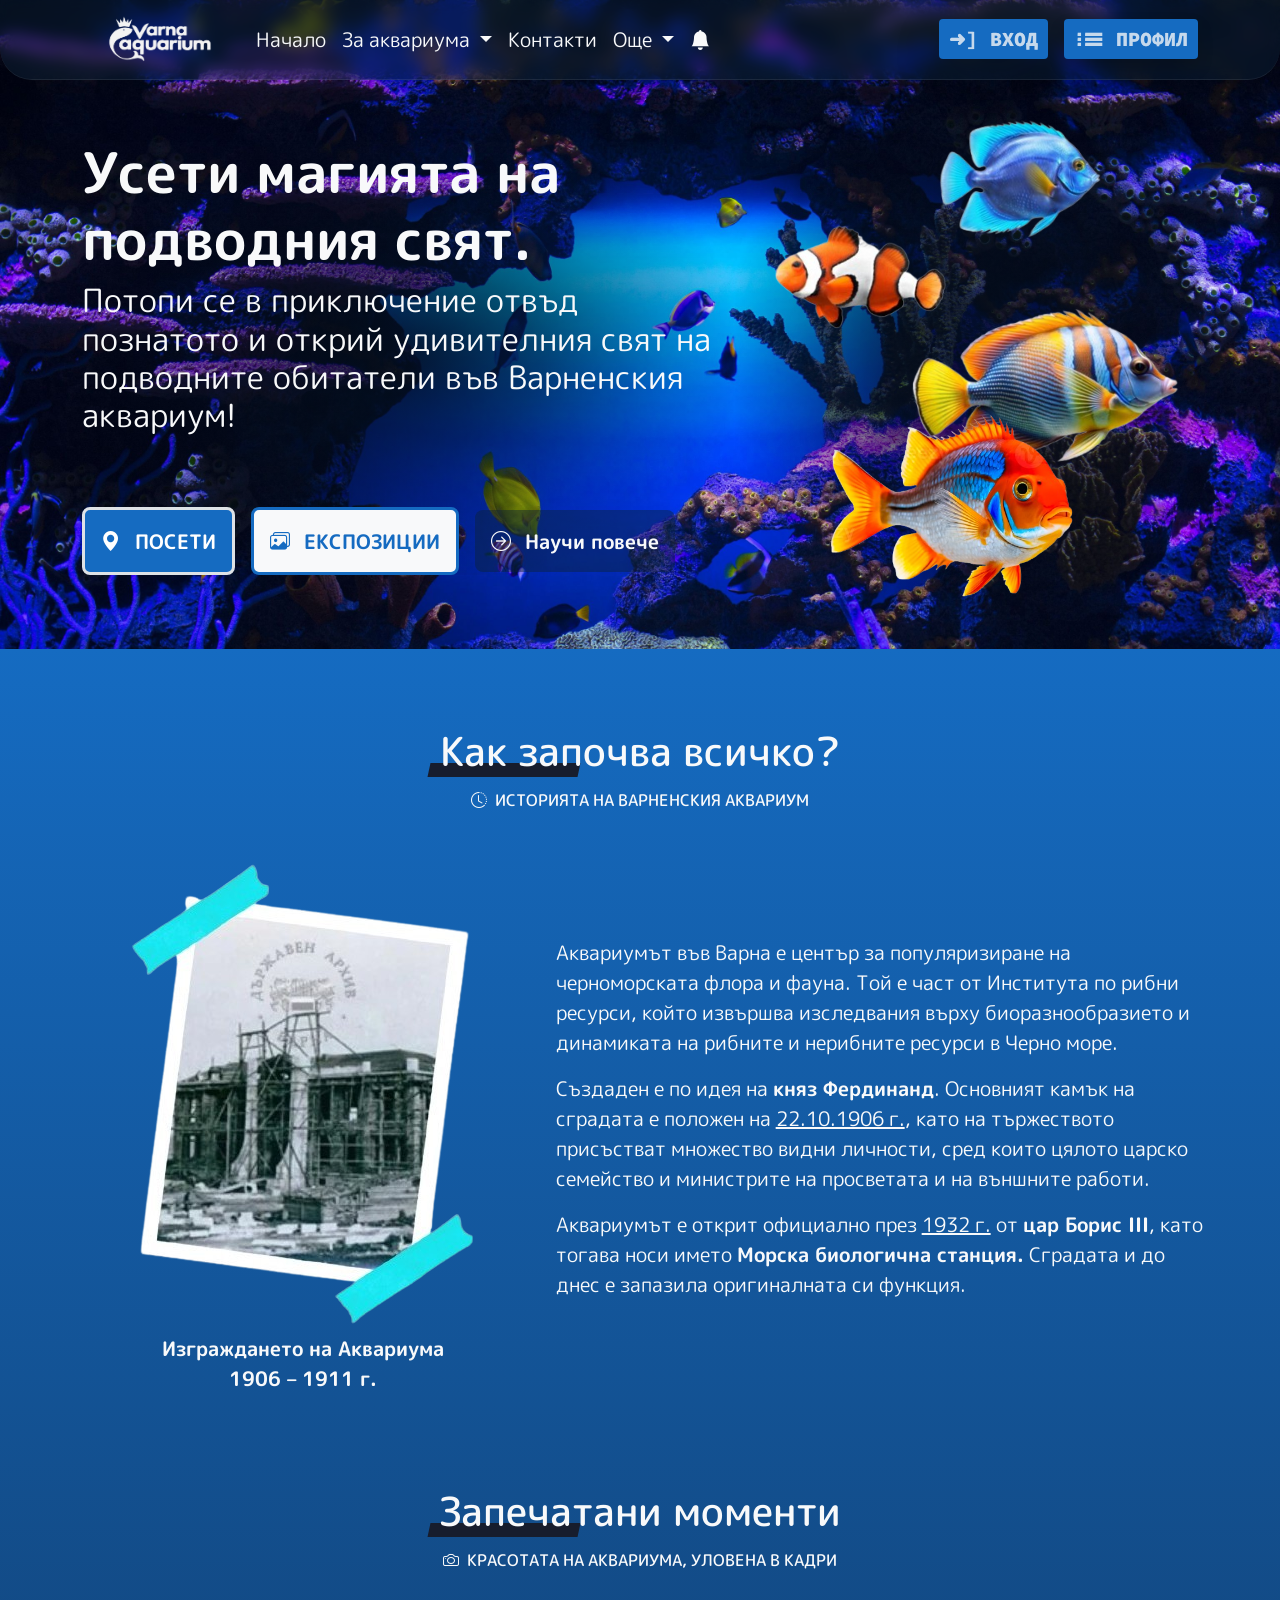
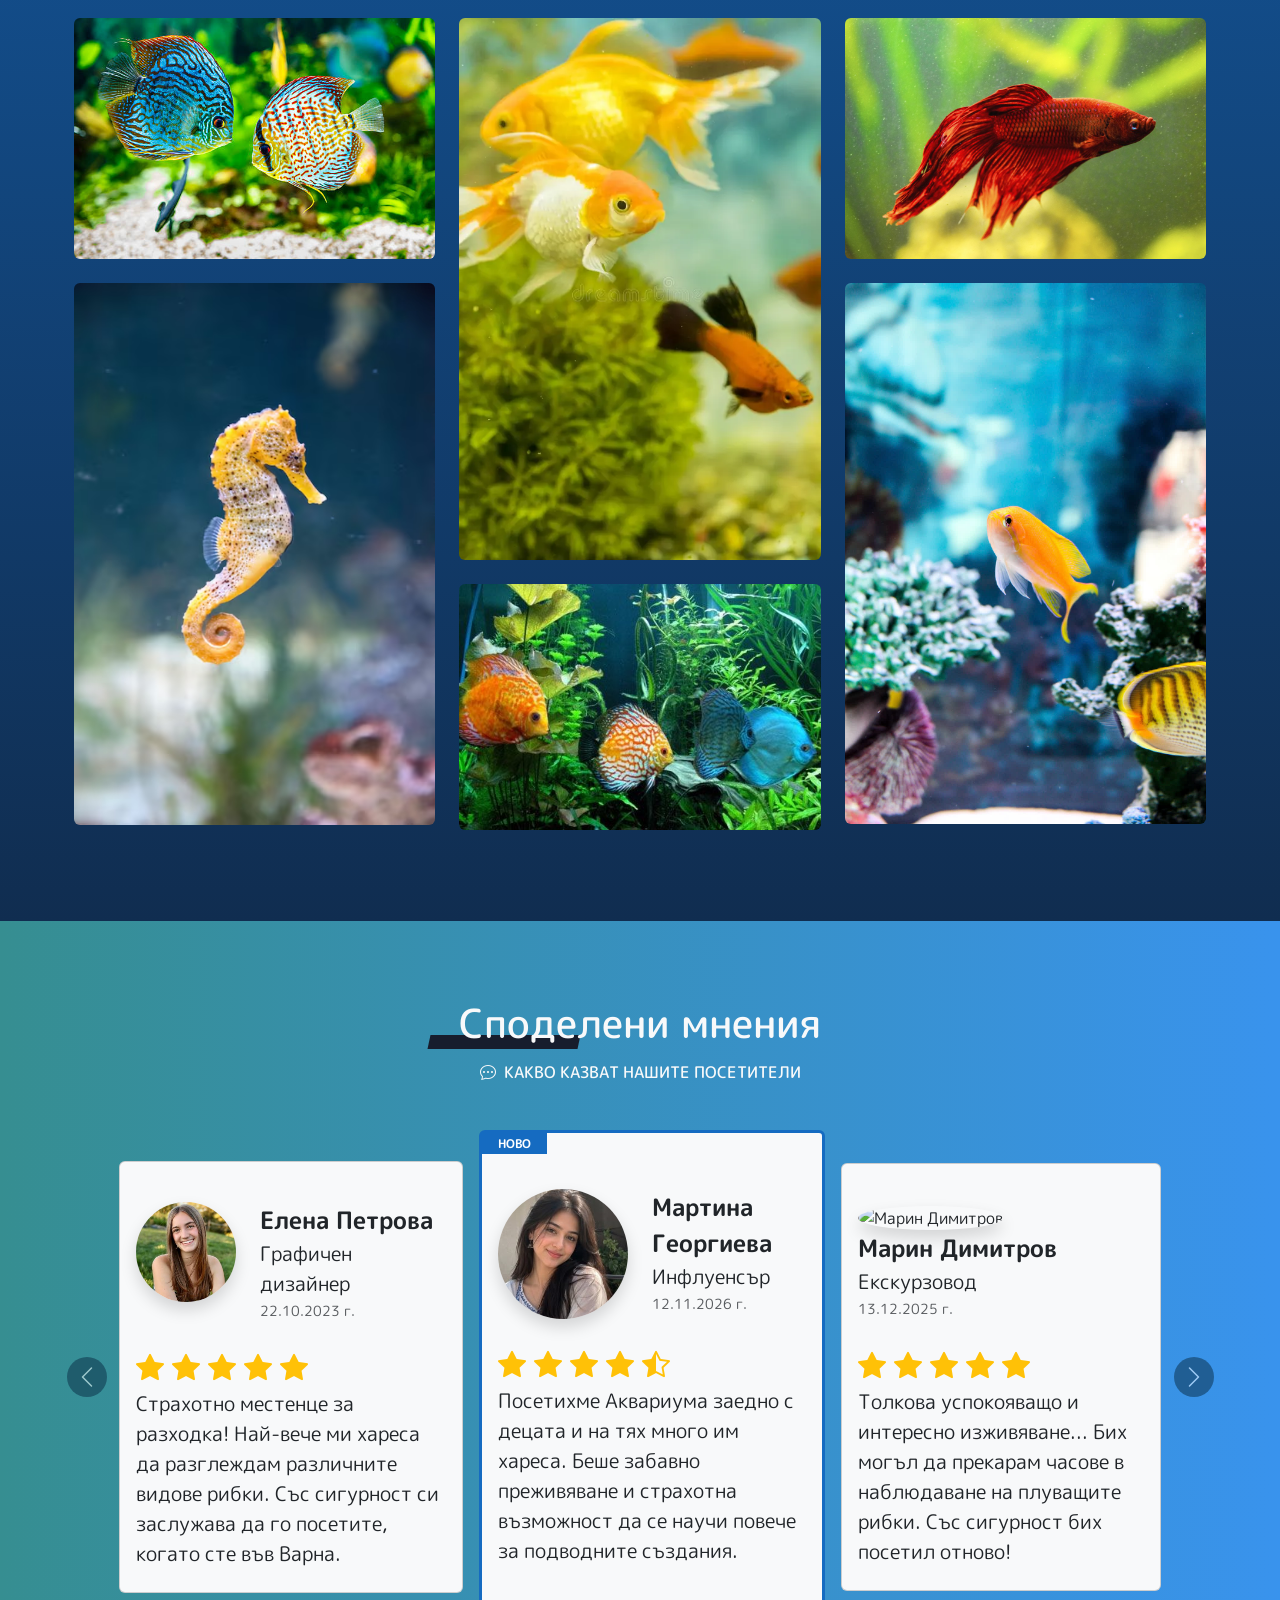
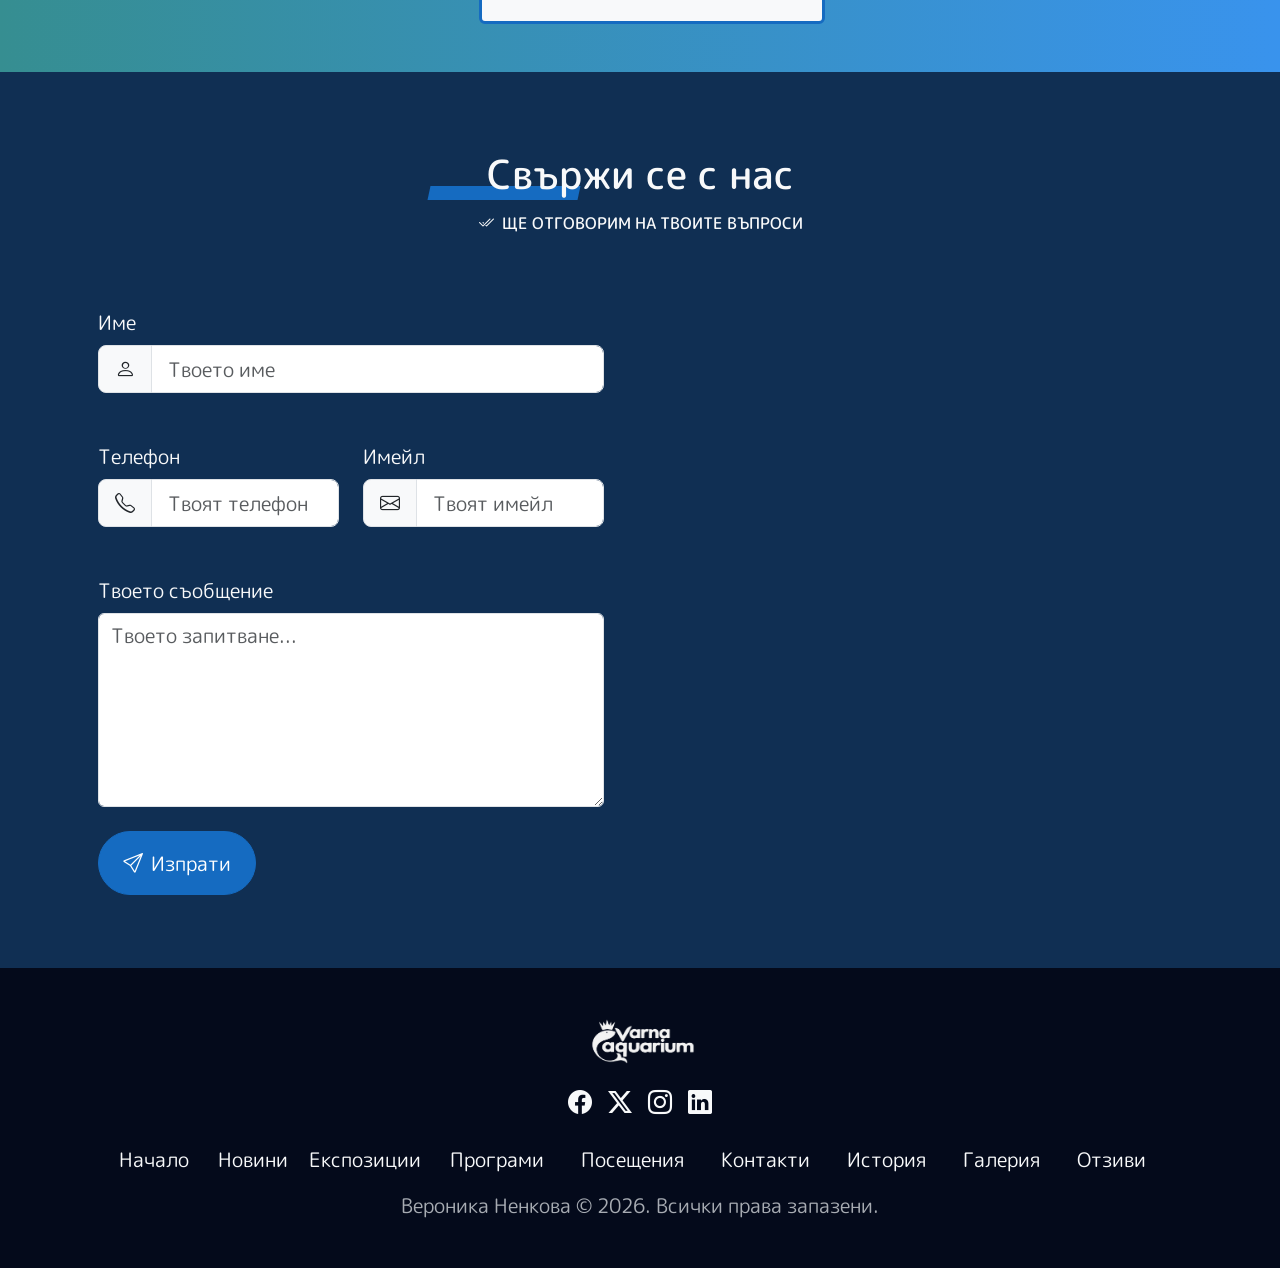
==== commit dc5dccd5: "oopsie" ====
--- a/index.html
+++ b/index.html
@@ -935,7 +935,7 @@
               </div>
             </div>
             <button type="submit" class="btn btn-primary w-100 fs-5 my-3 fw-bold"><i class="bi bi-person-plus pe-2"></i>РЕГИСТРИРАЙ СЕ</button>
-            <div class="alert alert-info small fw-semibold"><i class="bi bi-exclamation-triangle pe-2"></i>След регистрация ще ти бъде изпратен имейл с линк за потвърждение. Последвай линка и ще имаш пълен достъп до акаунта си!</div>
+            <div class="alert alert-info small fs-6 fw-semibold"><i class="bi bi-exclamation-triangle pe-2"></i>След регистрация ще ти бъде изпратен имейл с линк за потвърждение. Последвай линка и ще имаш пълен достъп до акаунта си!</div>
             <div class="register-link text-center mt-3">
               Вече имаш акаунт? <a href="#" class="text-decoration-none" data-bs-toggle="modal" data-bs-target="#loginModal">Влез сега!</a>
             </div>
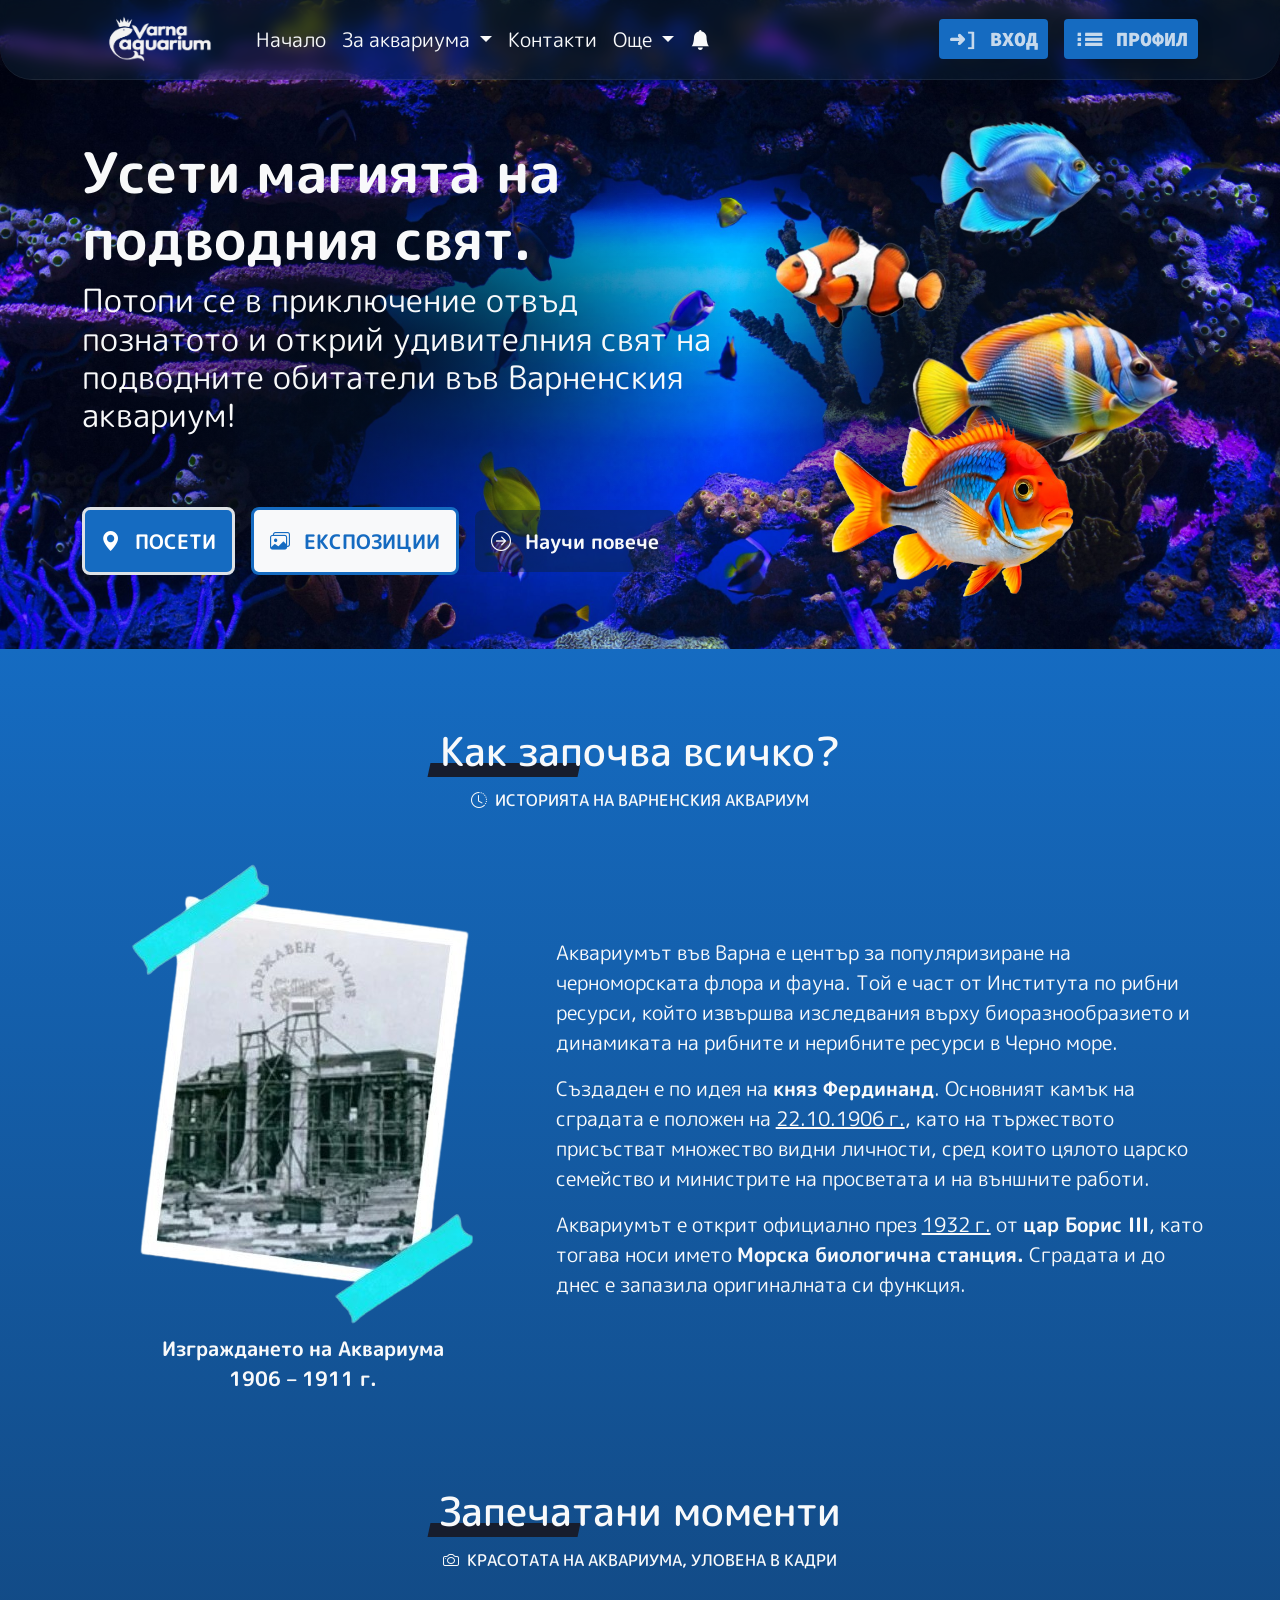
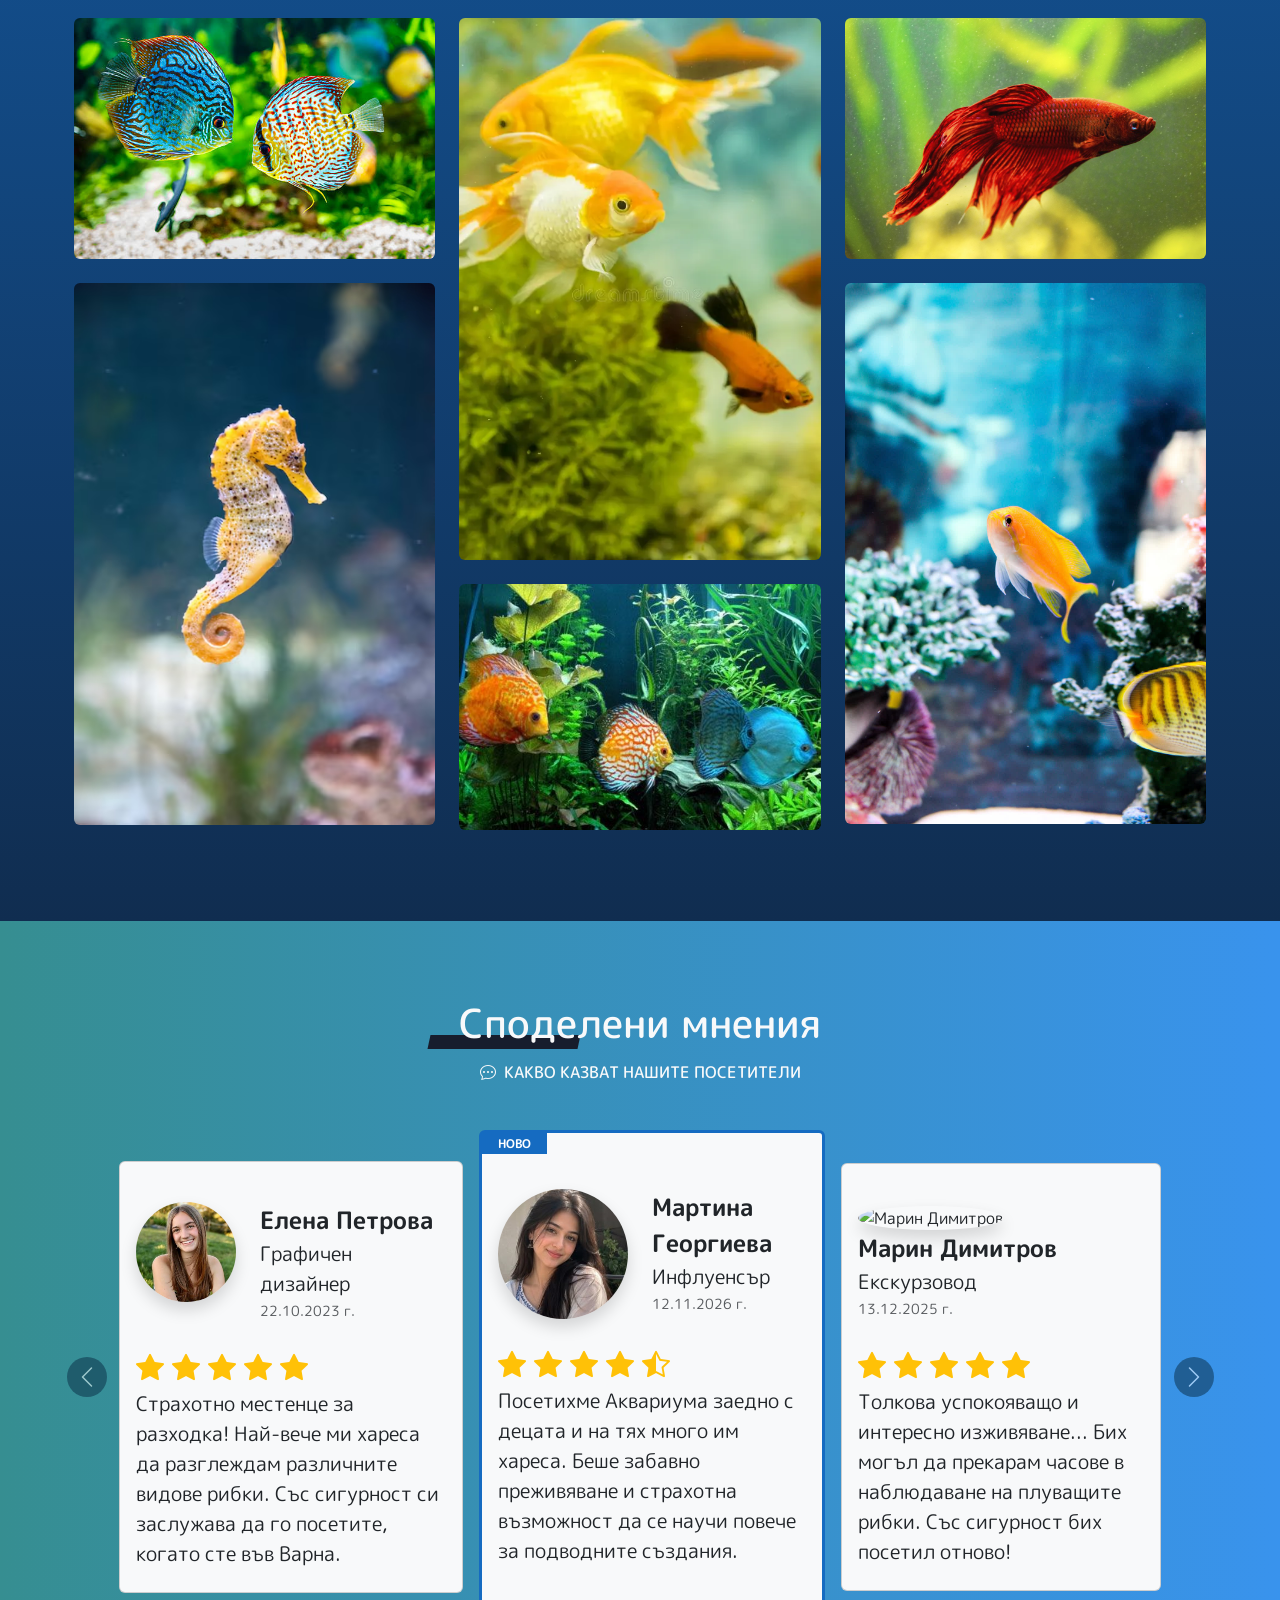
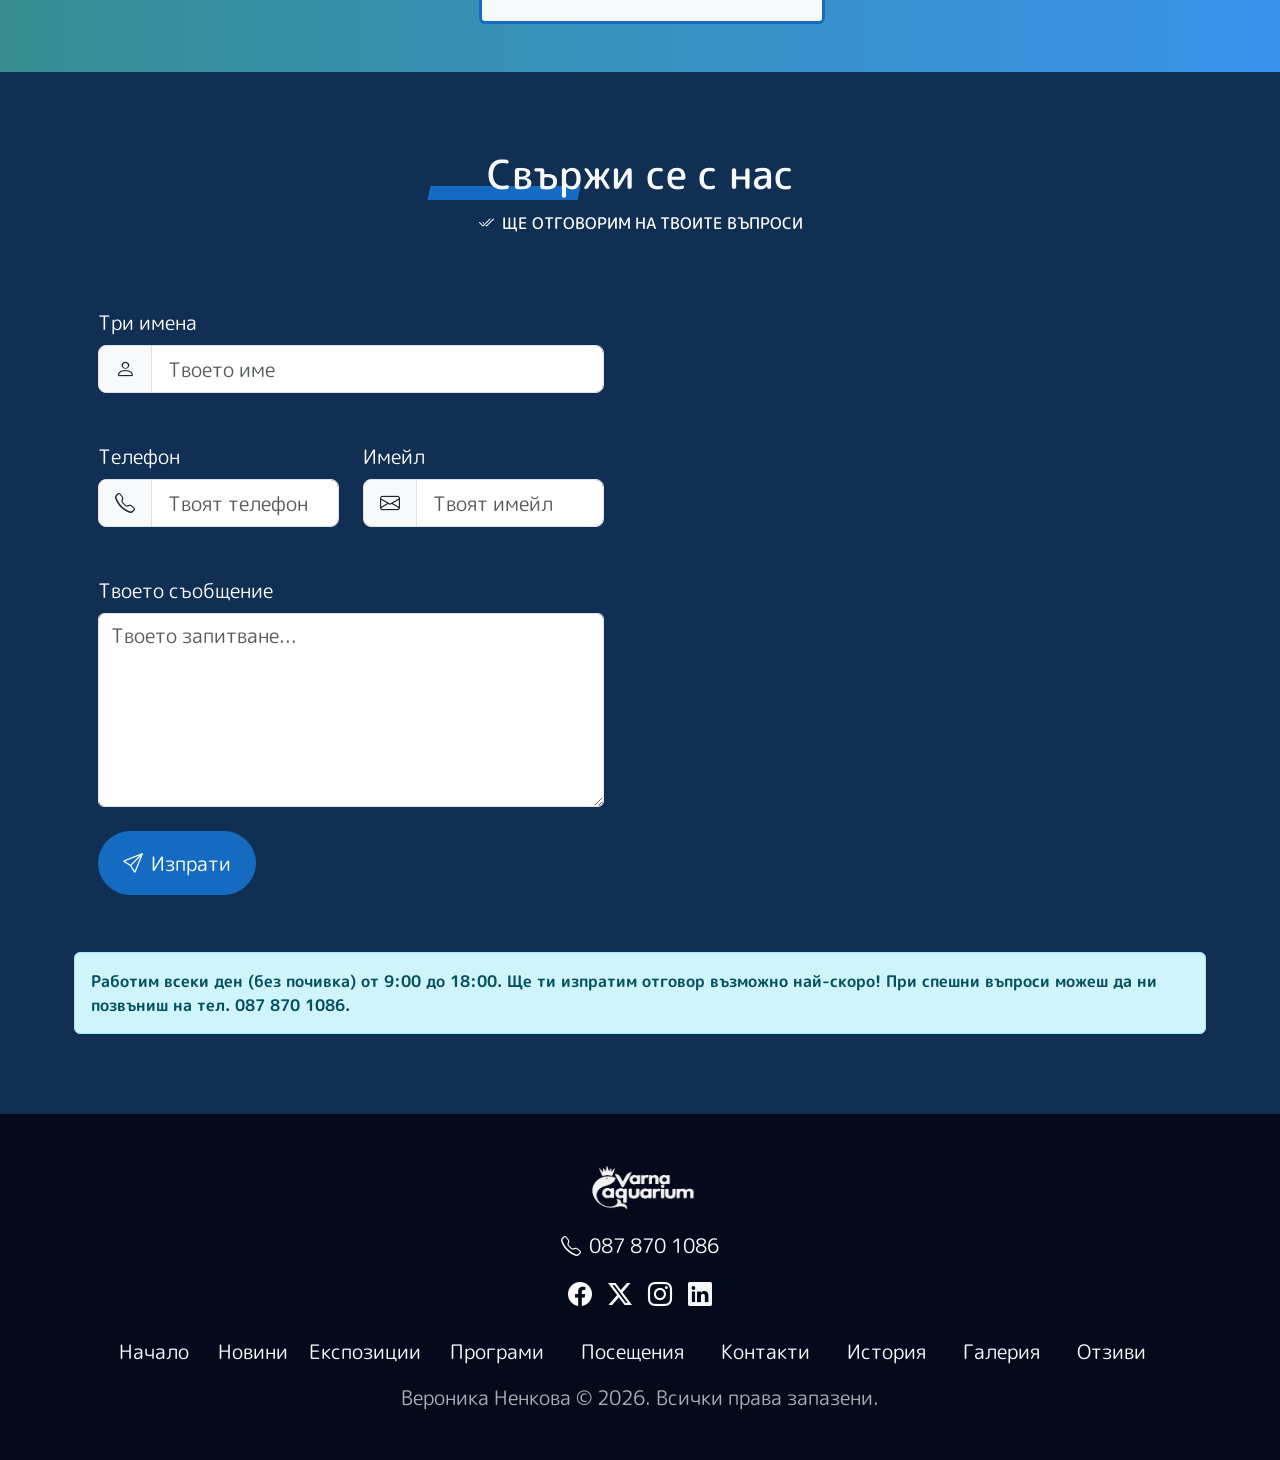
==== commit 01d361c4: "oopise2" ====
--- a/index.html
+++ b/index.html
@@ -728,7 +728,7 @@
                     <form action="" class="px-lg-4">
                       <div class="row mb-4 mb-lg-5">
                         <div class="col-12">
-                          <label for="" class="form-label text-light fs-5">Име</label>
+                          <label for="" class="form-label text-light fs-5">Три имена</label>
                           <div class="input-group input-group-lg">
                             <span class="input-group-text" id="basic-addon1"><i class="bi bi-person"></i></span>
                             <input type="text" class="form-control" placeholder="Твоето име" aria-label="Твоето име" aria-describedby="basic-addon1">
@@ -762,6 +762,7 @@
                      <iframe src="https://www.google.com/maps/embed?pb=!1m18!1m12!1m3!1d2923.5376740792035!2d27.919782911732536!3d43.20131267100702!2m3!1f0!2f0!3f0!3m2!1i1024!2i768!4f13.1!3m3!1m2!1s0x40a453993d5227b7%3A0xb25b52f22d97d654!2z0JLQsNGA0L3QtdC90YHQutC4INCw0LrQstCw0YDQuNGD0Lw!5e1!3m2!1sbg!2sbg!4v1795267399907!5m2!1sbg!2sbg" width="100%" height="600" style="border:0;" allowfullscreen="" loading="lazy" referrerpolicy="strict-origin-when-cross-origin" class="rounded map-frame"></iframe>
                   </div>
                 </div>
+                <div class="alert alert-info small fs-6 fw-semibold mt-5">Работим всеки ден (без почивка) от 9:00 до 18:00. Ще ти изпратим отговор възможно най-скоро! При спешни въпроси можеш да ни позвъниш на тел. 087 870 1086.</div>
               </div>
             </div>
            </div>
@@ -770,6 +771,7 @@
     <footer class="bg-navy text-light mt-auto py-5" data-bs-theme="dark">
       <div class="container text-center">
         <a class="" href="index.html"><img src="images/logo-1.webp" alt="Varna Aquarium" width="150px"></a>
+        <div class="mt-3 fs-5"><i class="bi bi-telephone pe-2"></i>087 870 1086</div>
         <div class="d-flex justify-content-center gap-3 mb-4 fs-4 mt-3">
           <a class="link-light" href="#" aria-label="Facebook"><i class="bi bi-facebook"></i></a>
           <a class="link-light" href="#" aria-label="X (Twitter)"><i class="bi bi-twitter-x"></i></a>
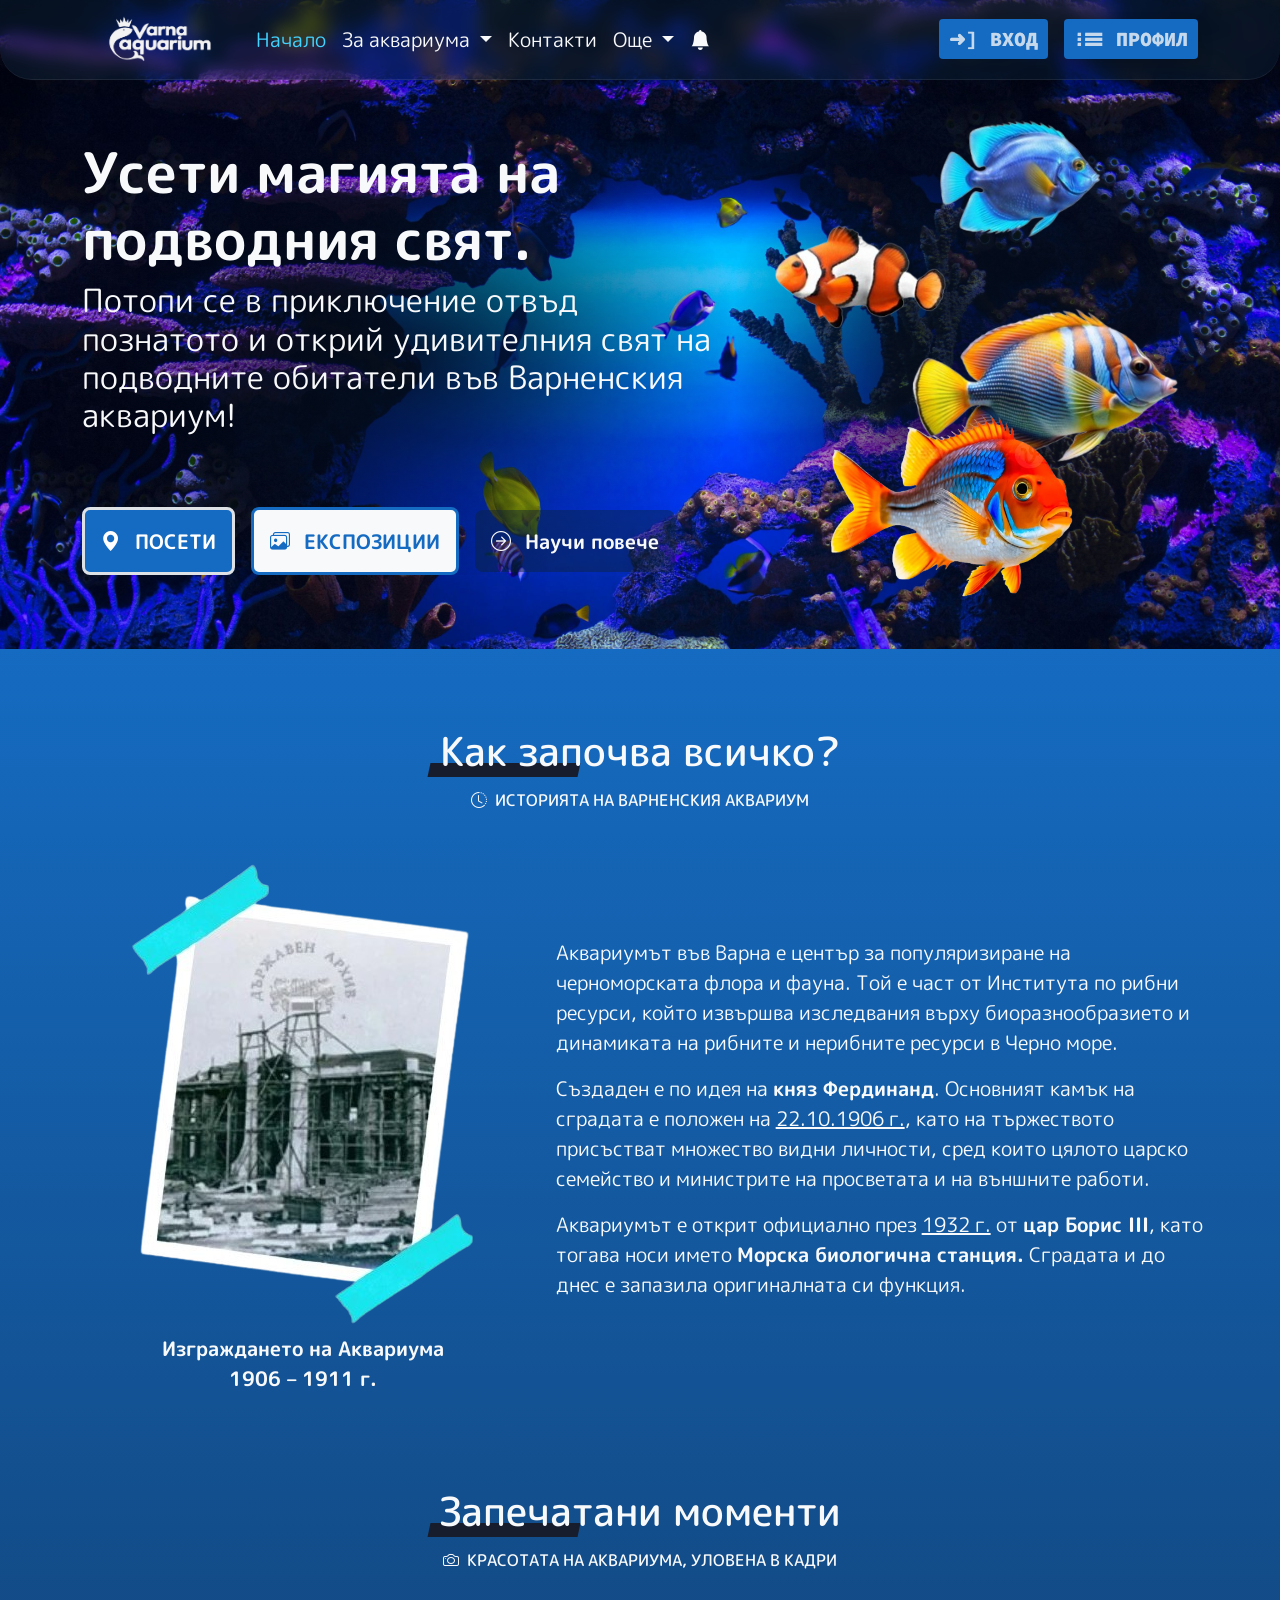
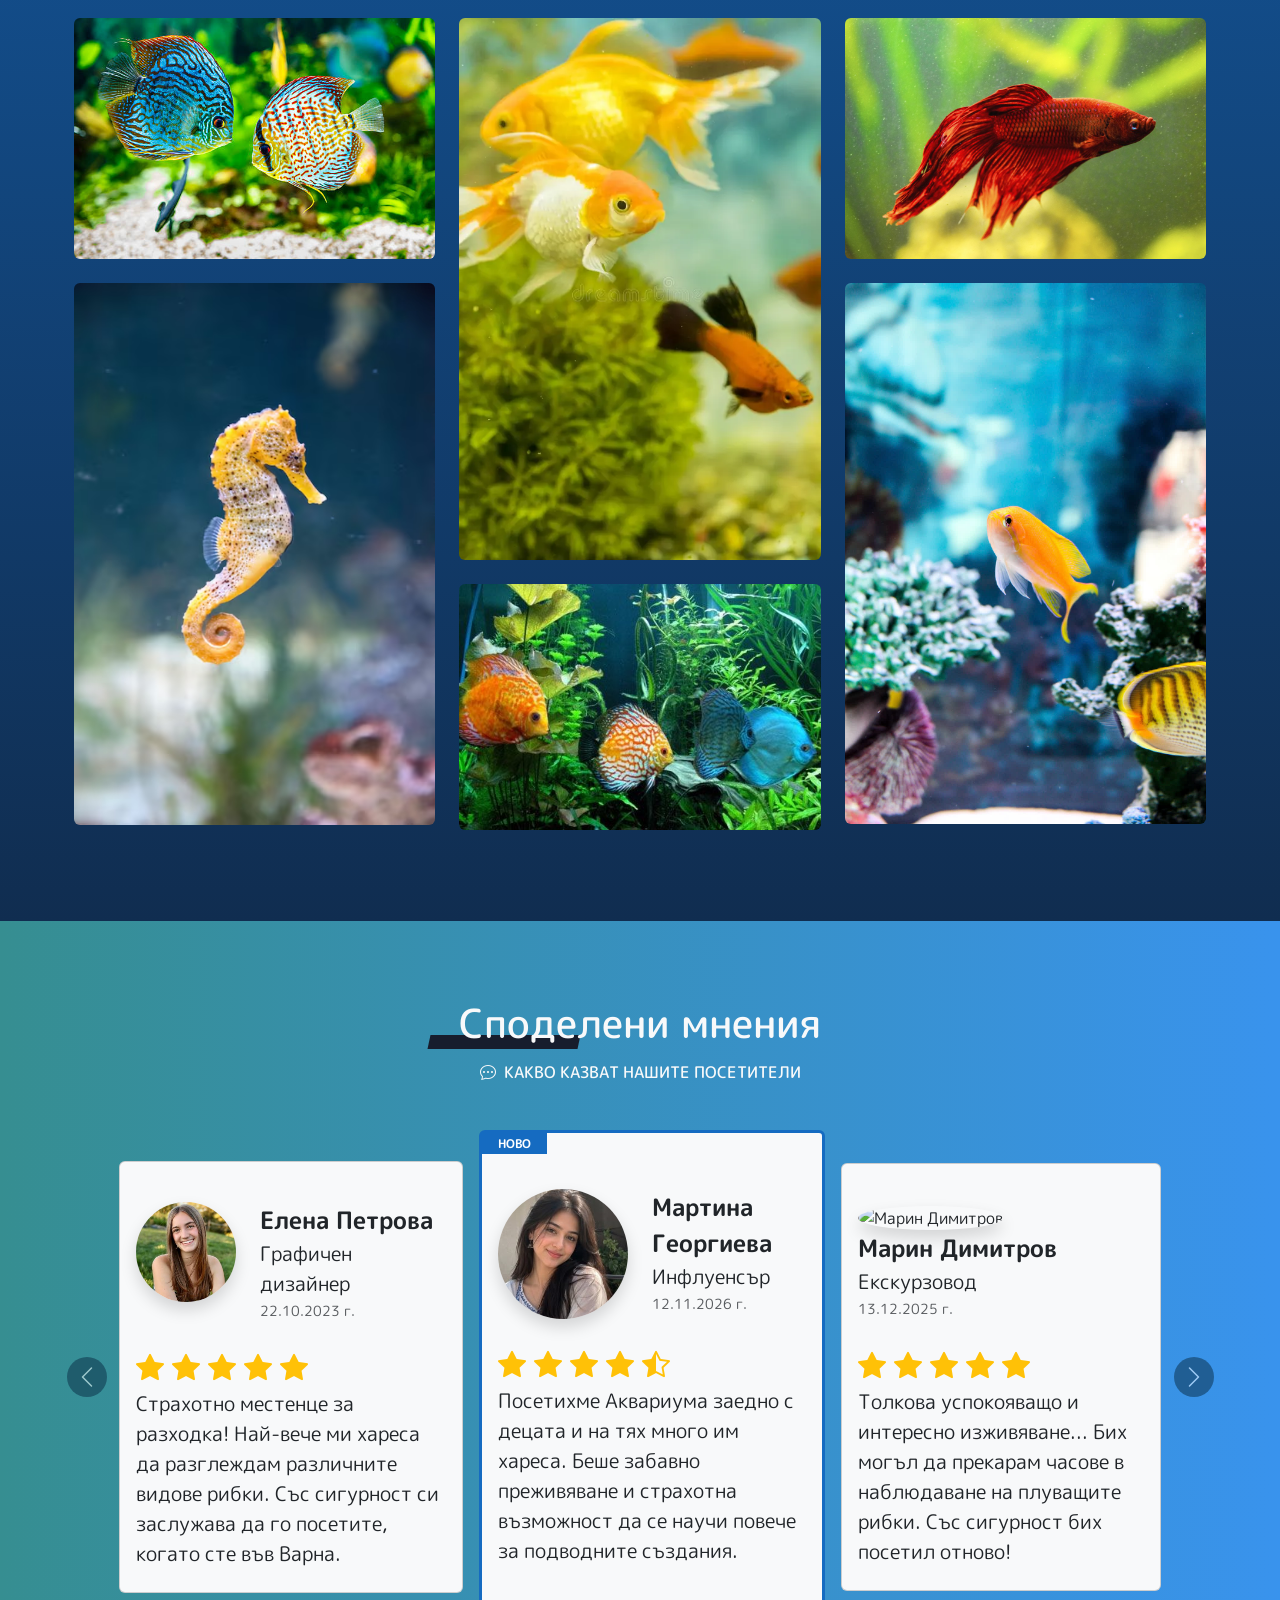
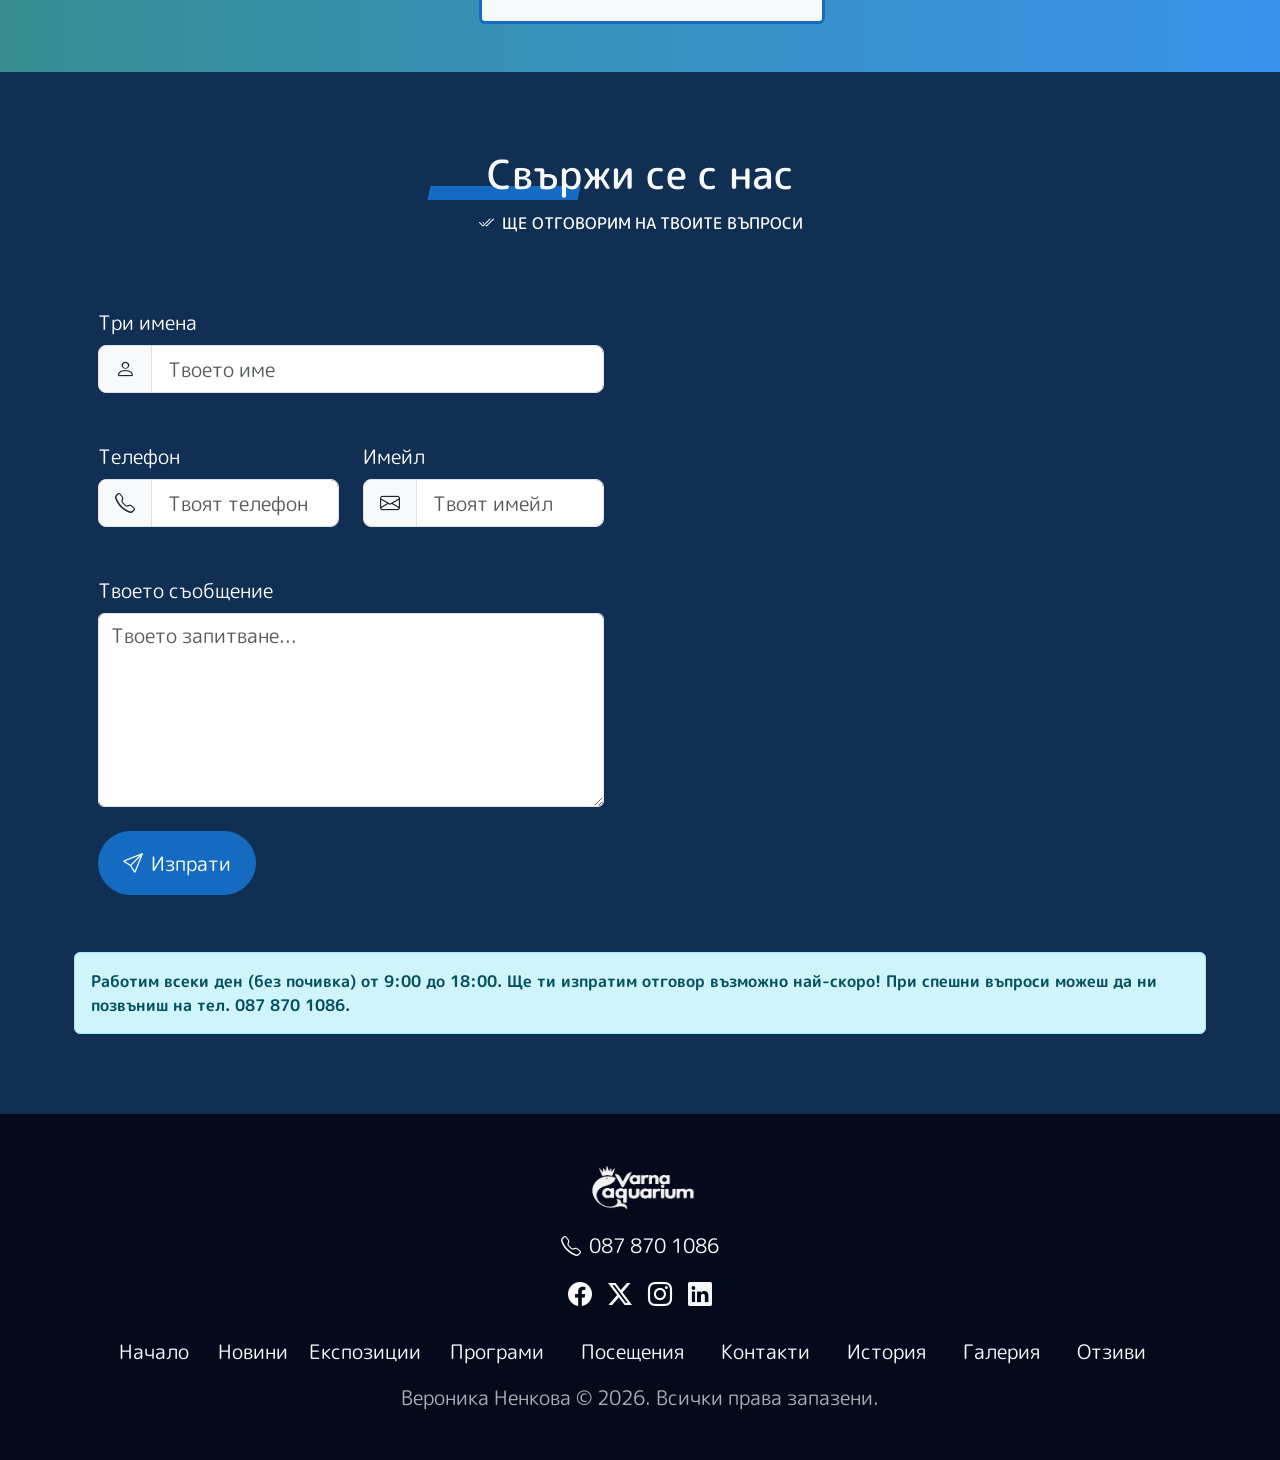
==== commit bd337d9d: "tiny" ====
--- a/index.html
+++ b/index.html
@@ -31,7 +31,7 @@
           <div class="collapse navbar-collapse justify-content-between" id="navbarSupportedContent">
             <ul class="navbar-nav me-auto">
               <li class="nav-item">
-                <a class="nav-link text-light fs-5" href="index.html#hero">Начало</a>
+                <a class="nav-link text-light fs-5 active-link" href="index.html#hero">Начало</a>
               </li>
               <li class="nav-item dropdown">
                 <a 
@@ -62,7 +62,7 @@
                 </a>
                 <ul class="dropdown-menu dropdown-menu-dark dark-menu dropdown-menu-start mt-0 mt-lg-4 mb-3 mb-lg-0 shadow-lg">
                   <li><a class="dropdown-item fs-5 text-light" href="#">Новини</a></li>
-                  <li><a class="dropdown-item fs-5 text-light" href="#">Експозиции</a></li>
+                  <li><a class="dropdown-item fs-5 text-light" href="expos.html">Експозиции</a></li>
                   <li><a class="dropdown-item fs-5 text-light" href="#">Програми</a></li>
                   <li><a class="dropdown-item fs-5 text-light" href="#">Посещения</a></li>
                 </ul>
--- a/style.css
+++ b/style.css
@@ -22,6 +22,10 @@
 
 .nav-link:hover, .link-light:hover, .link-light:hover {
   color: #43d3ff !important;
+}
+
+.active-link {
+    color: #43d3ff !important
 }
 
 .mask-custom {
@@ -307,13 +311,13 @@
 .bg-navy {
   background-color: #040a1b !important;
 }
-#about-title, #gallery-title, #reviews-title, #contacts-title {
+#about-title, #gallery-title, #reviews-title, #contacts-title, #expos-title {
   padding: 30px 0 8px;
   position: relative;
   isolation: isolate;
 }
 
-#about-title::before, #gallery-title::before, #reviews-title::before {
+#about-title::before, #gallery-title::before, #reviews-title::before, #expos-title::before {
   content: "";
   position: absolute;
   left: 38%;
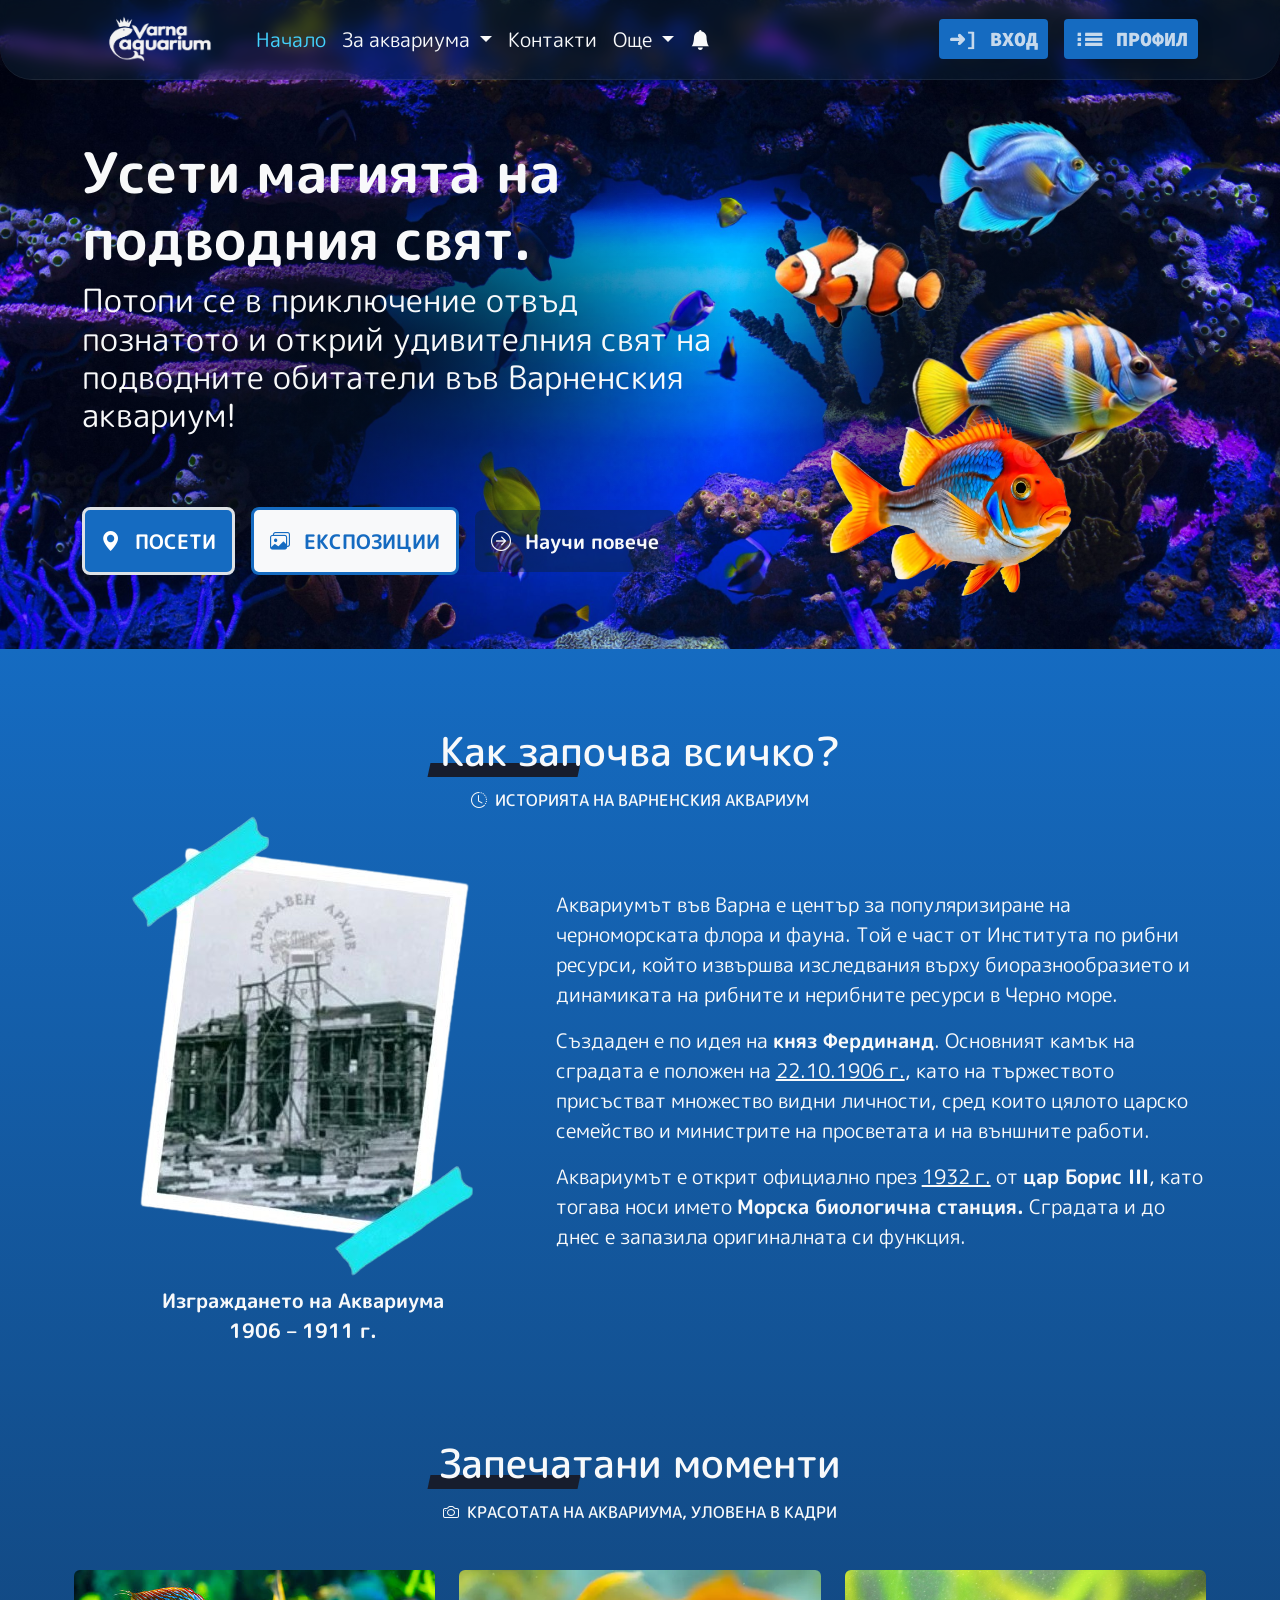
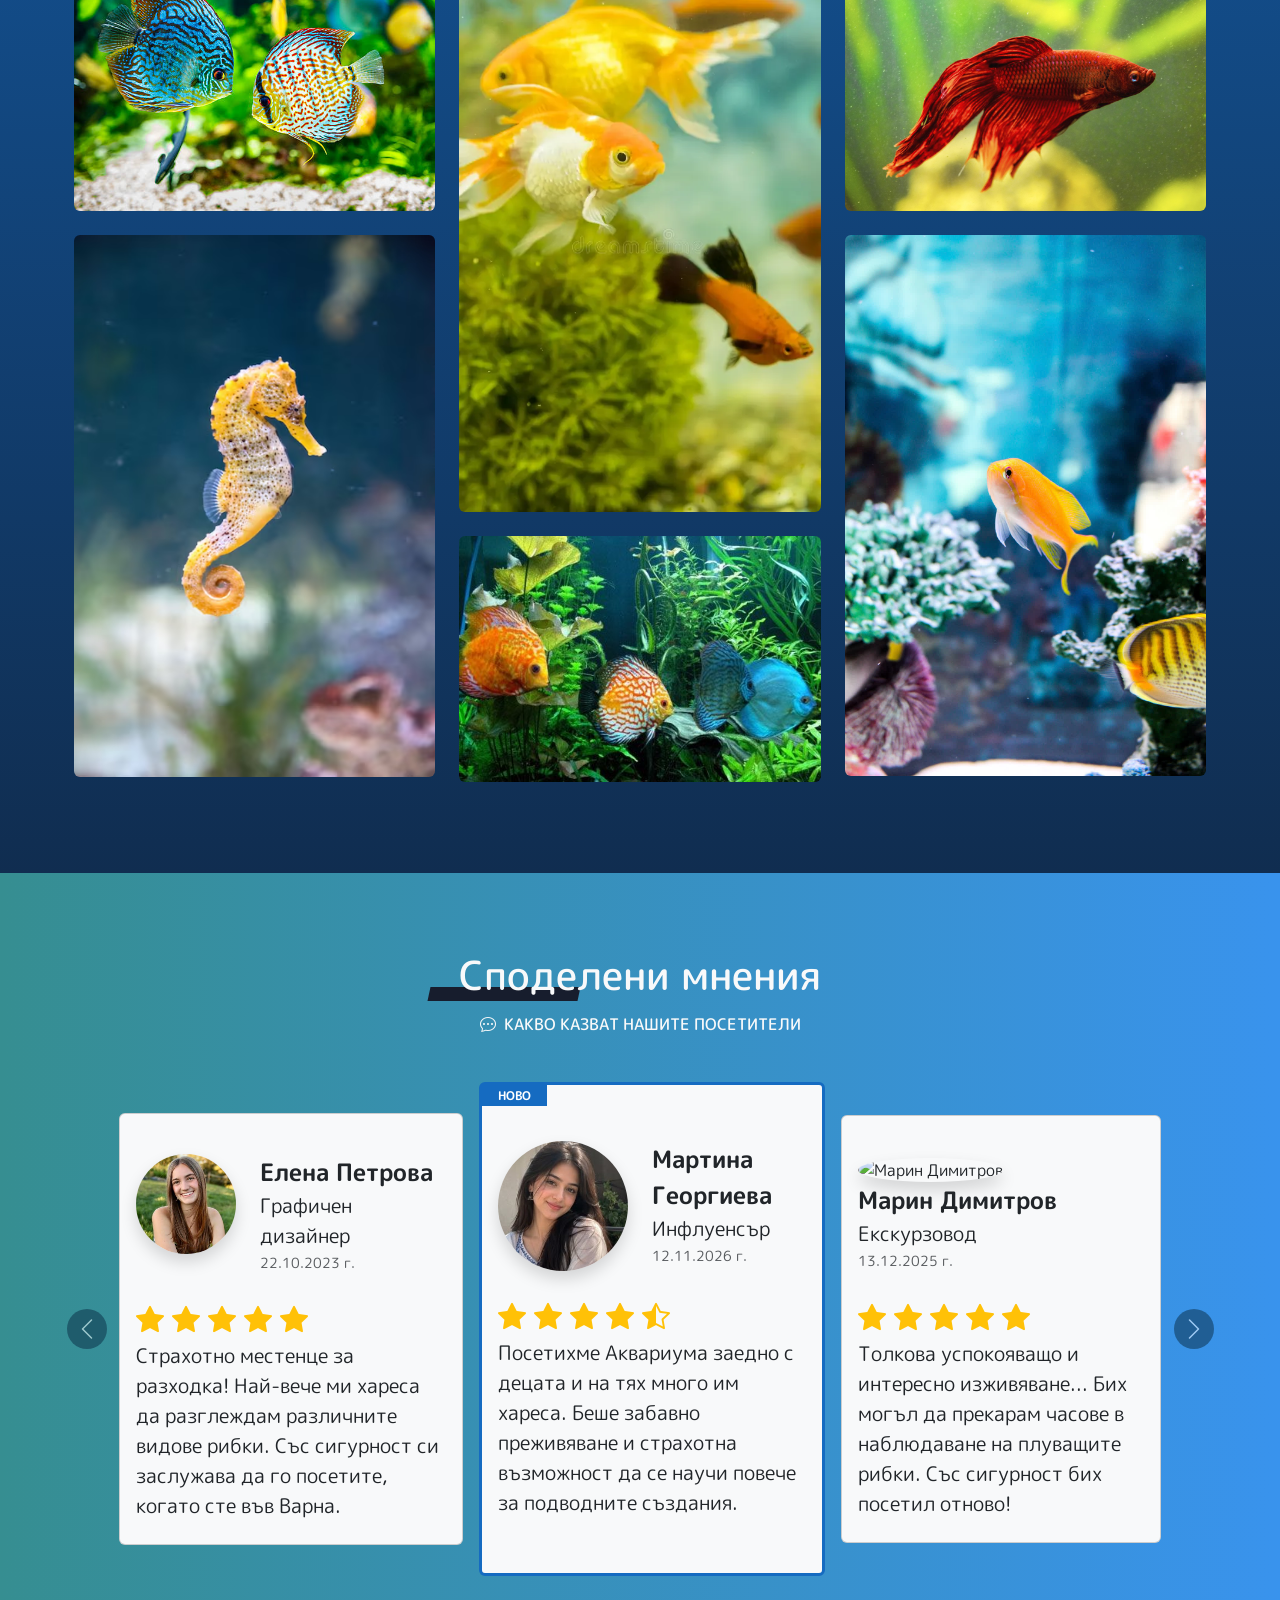
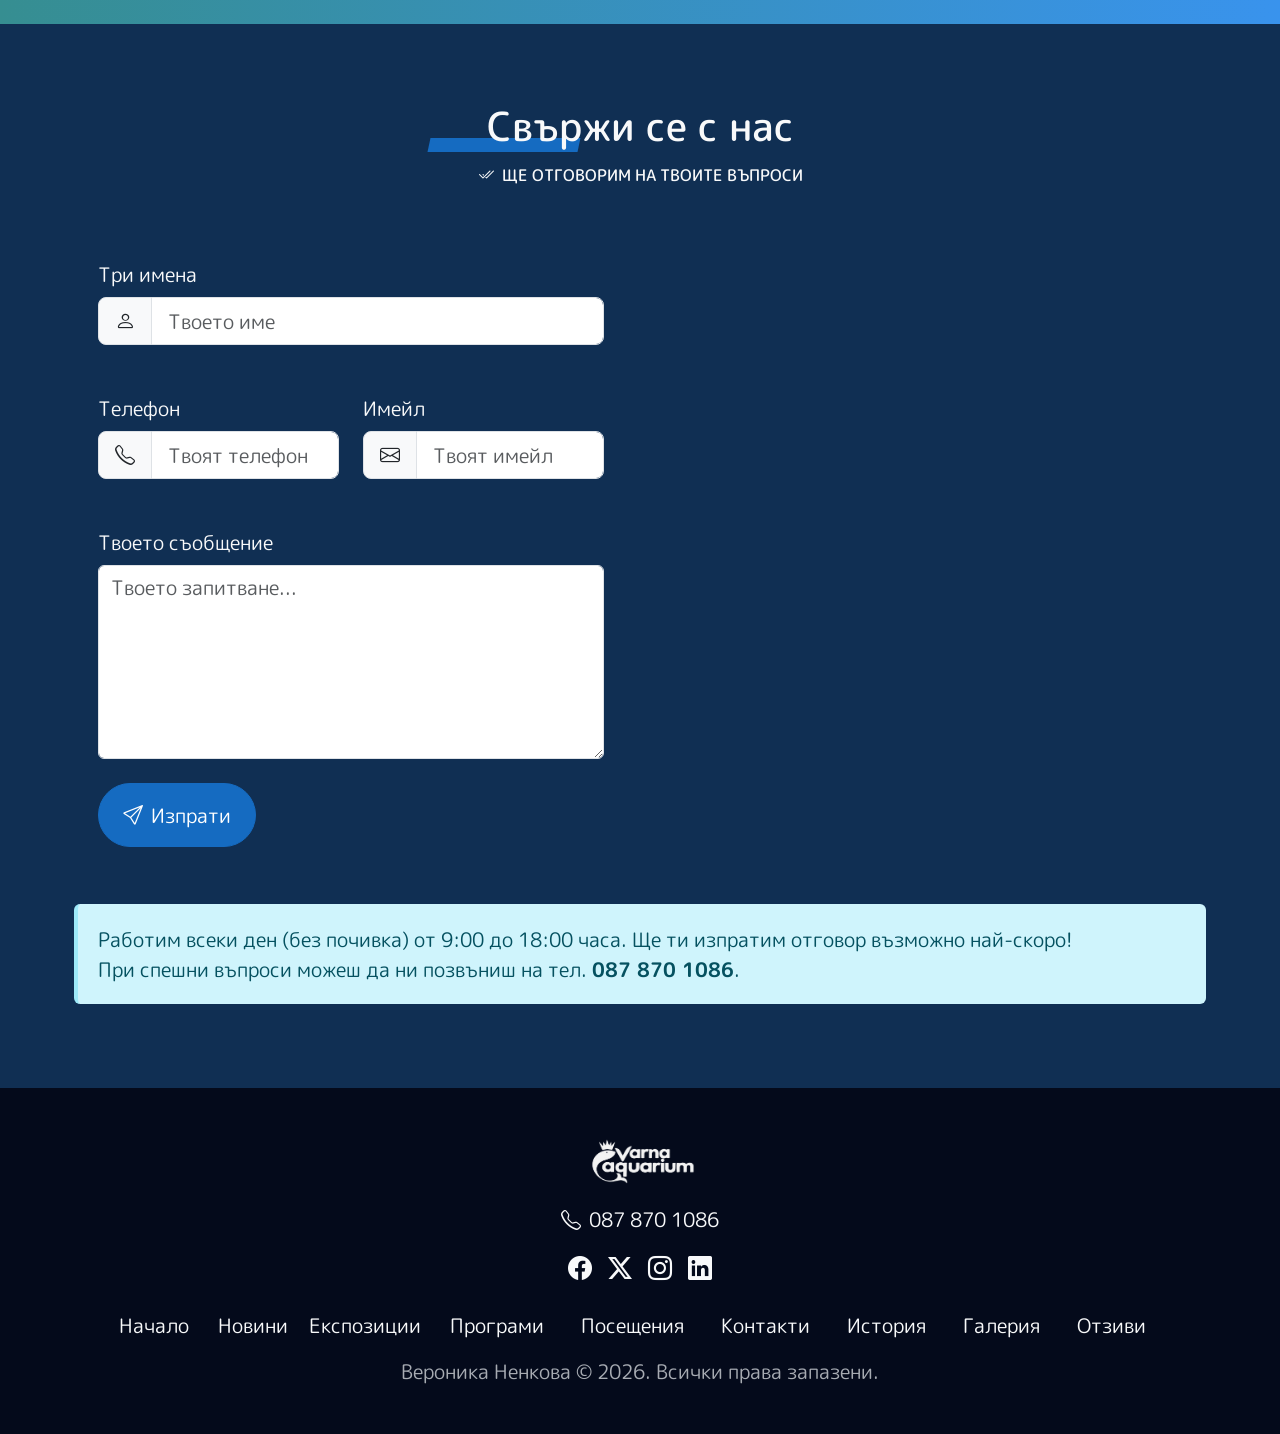
==== commit 63facd37: "update 26.11" ====
--- a/index.html
+++ b/index.html
@@ -61,7 +61,7 @@
                   Още
                 </a>
                 <ul class="dropdown-menu dropdown-menu-dark dark-menu dropdown-menu-start mt-0 mt-lg-4 mb-3 mb-lg-0 shadow-lg">
-                  <li><a class="dropdown-item fs-5 text-light" href="#">Новини</a></li>
+                  <li><a class="dropdown-item fs-5 text-light" href="news.html">Новини</a></li>
                   <li><a class="dropdown-item fs-5 text-light" href="expos.html">Експозиции</a></li>
                   <li><a class="dropdown-item fs-5 text-light" href="#">Програми</a></li>
                   <li><a class="dropdown-item fs-5 text-light" href="#">Посещения</a></li>
@@ -116,12 +116,13 @@
                 <div class="d-md-flex mt-5 pt-4 align-items-center gap-3 text-center text-md-start">
                   <a 
                     href="" 
-                    class="d-flex justify-content-center d-md-inline-block mb-3 mb-md-0 btn btn-lg btn-primary py-3 fw-bold border border-3 flex-shrink-0">
+                    class="d-flex justify-content-center d-md-inline-block mb-3 mb-md-0 btn btn-lg btn-primary py-3 fw-bold border border-3 flex-shrink-0"
+                    data-bs-toggle="modal" data-bs-target="#loginModal">
                     <i class="bi bi-geo-alt-fill pe-2"></i>
                     ПОСЕТИ
                   </a>
                   <a 
-                    href="" 
+                    href="expos.html" 
                     class="d-flex justify-content-center d-md-inline-block mb-3 mb-md-0 btn btn-lg new-blue-color py-3 fw-bold bg-light border border-3 flex-shrink-0">
                     <i class="bi bi-images pe-2"></i>
                     ЕКСПОЗИЦИИ
@@ -152,7 +153,7 @@
         <div class="container text-light py-5 px-4 px-lg-1">
           <div>
             <h2 class="h1 text-center mb-2" id="about-title">Как започва всичко?</h2>
-            <div class="h6 text-center mb-5"><i class="bi bi-clock-history pe-2"></i>ИСТОРИЯТА НА ВАРНЕНСКИЯ АКВАРИУМ</div>
+            <div class="h6 text-center mb-5 mb-lg-0"><i class="bi bi-clock-history pe-2"></i>ИСТОРИЯТА НА ВАРНЕНСКИЯ АКВАРИУМ</div>
             <div class="row align-items-center">
               <div class="col-lg-5 text-center d-none d-lg-block">
                   <img src="images/photo.webp" alt="Изграждането на Аквариума" class="rounded" style="max-width: 500px;">
@@ -762,7 +763,7 @@
                      <iframe src="https://www.google.com/maps/embed?pb=!1m18!1m12!1m3!1d2923.5376740792035!2d27.919782911732536!3d43.20131267100702!2m3!1f0!2f0!3f0!3m2!1i1024!2i768!4f13.1!3m3!1m2!1s0x40a453993d5227b7%3A0xb25b52f22d97d654!2z0JLQsNGA0L3QtdC90YHQutC4INCw0LrQstCw0YDQuNGD0Lw!5e1!3m2!1sbg!2sbg!4v1795267399907!5m2!1sbg!2sbg" width="100%" height="600" style="border:0;" allowfullscreen="" loading="lazy" referrerpolicy="strict-origin-when-cross-origin" class="rounded map-frame"></iframe>
                   </div>
                 </div>
-                <div class="alert alert-info small fs-6 fw-semibold mt-5">Работим всеки ден (без почивка) от 9:00 до 18:00. Ще ти изпратим отговор възможно най-скоро! При спешни въпроси можеш да ни позвъниш на тел. 087 870 1086.</div>
+                <div class="bd-callout bd-callout-info fs-5 mt-5 rounded">Работим всеки ден (без почивка) от 9:00 до 18:00 часа. Ще ти изпратим отговор възможно най-скоро!<br> При спешни въпроси можеш да ни позвъниш на тел. <span class="fw-bold">087 870 1086</span>.</div>
               </div>
             </div>
            </div>
@@ -780,8 +781,8 @@
         </div>
         <ul class="list-inline mb-3 fs-5 d-none d-lg-block">
           <li class="list-inline-item"><a class="link-light text-decoration-none" href="index.html#hero">Начало</a></li>
-          <li class="list-inline-item mx-3"><a class="link-light text-decoration-none" href="#">Новини</a></li>
-          <li class="list-inline-item"><a class="link-light text-decoration-none" href="#">Експозиции</a></li>
+          <li class="list-inline-item mx-3"><a class="link-light text-decoration-none" href="news.html">Новини</a></li>
+          <li class="list-inline-item"><a class="link-light text-decoration-none" href="expos.html">Експозиции</a></li>
           <li class="list-inline-item mx-3"><a class="link-light text-decoration-none" href="#">Програми</a></li>
           <li class="list-inline-item mx-3"><a class="link-light text-decoration-none" href="#">Посещения</a></li>
           <li class="list-inline-item mx-3"><a class="link-light text-decoration-none" href="index.html#contacts">Контакти</a></li>
@@ -791,7 +792,7 @@
         </ul>
         <div class="row d-lg-none mb-4">
           <div class="col-6 col-sm-4 mb-3"><a class="link-light text-decoration-none" href="index.html#hero">Начало</a></div>
-          <div class="col-6 col-sm-4 mb-3"><a class="link-light text-decoration-none" href="#">Новини</a></div>
+          <div class="col-6 col-sm-4 mb-3"><a class="link-light text-decoration-none" href="news.html">Новини</a></div>
           <div class="col-6 col-sm-4 mb-3"><a class="link-light text-decoration-none" href="#">Експозиции</a></div>
           <div class="col-6 col-sm-4 mb-3"><a class="link-light text-decoration-none" href="#">Програми</a></div>
           <div class="col-6 col-sm-4 mb-3"><a class="link-light text-decoration-none" href="#">Посещения</a></div>
@@ -805,7 +806,7 @@
     </footer>
 
 
-    <div class="offcanvas offcanvas-start rounded rounded-5 rounded-start-0" data-bs-scroll="true" tabindex="-1" id="offcanvasWithBothOptions" aria-labelledby="offcanvasWithBothOptionsLabel">
+    <div class="offcanvas offcanvas-start rounded rounded-5 rounded-start-0 border-white" data-bs-scroll="true" tabindex="-1" id="offcanvasWithBothOptions" aria-labelledby="offcanvasWithBothOptionsLabel">
       <div class="offcanvas-header">
         <h5 class="offcanvas-title h3 text-light" id="offcanvasWithBothOptionsLabel"><i class="bi bi-bell-fill pe-2"></i>Моите известия</h5>
         <button type="button" class="btn-close btn-close-white" data-bs-dismiss="offcanvas" aria-label="Close"></button>
--- a/style.css
+++ b/style.css
@@ -37,6 +37,22 @@
 .navbar-brand {
   font-size: 1.75rem;
   letter-spacing: 3px;
+}
+
+.bd-callout-info {
+    --bd-callout-color: var(--bs-info-text-emphasis);
+    --bd-callout-bg: var(--bs-info-bg-subtle);
+    --bd-callout-border: var(--bs-info-border-subtle);
+}
+.bd-callout {
+    --bs-link-color-rgb: var(--bd-callout-link);
+    --bs-code-color: var(--bd-callout-code-color);
+    padding: 1.25rem;
+    margin-top: 1.25rem;
+    margin-bottom: 1.25rem;
+    color: var(--bd-callout-color, inherit);
+    background-color: var(--bd-callout-bg, var(--bs-gray-100));
+    border-left: .25rem solid var(--bd-callout-border, var(--bs-gray-300));
 }
 
 :root {
@@ -311,7 +327,7 @@
 .bg-navy {
   background-color: #040a1b !important;
 }
-#about-title, #gallery-title, #reviews-title, #contacts-title, #expos-title {
+#about-title, #gallery-title, #reviews-title, #contacts-title, #expos-title, #facts-title {
   padding: 30px 0 8px;
   position: relative;
   isolation: isolate;
@@ -329,7 +345,7 @@
   z-index: -1;
 }
 
-#contacts-title::before {
+#contacts-title::before, #facts-title::before {
   content: "";
   position: absolute;
   left: 38%;
